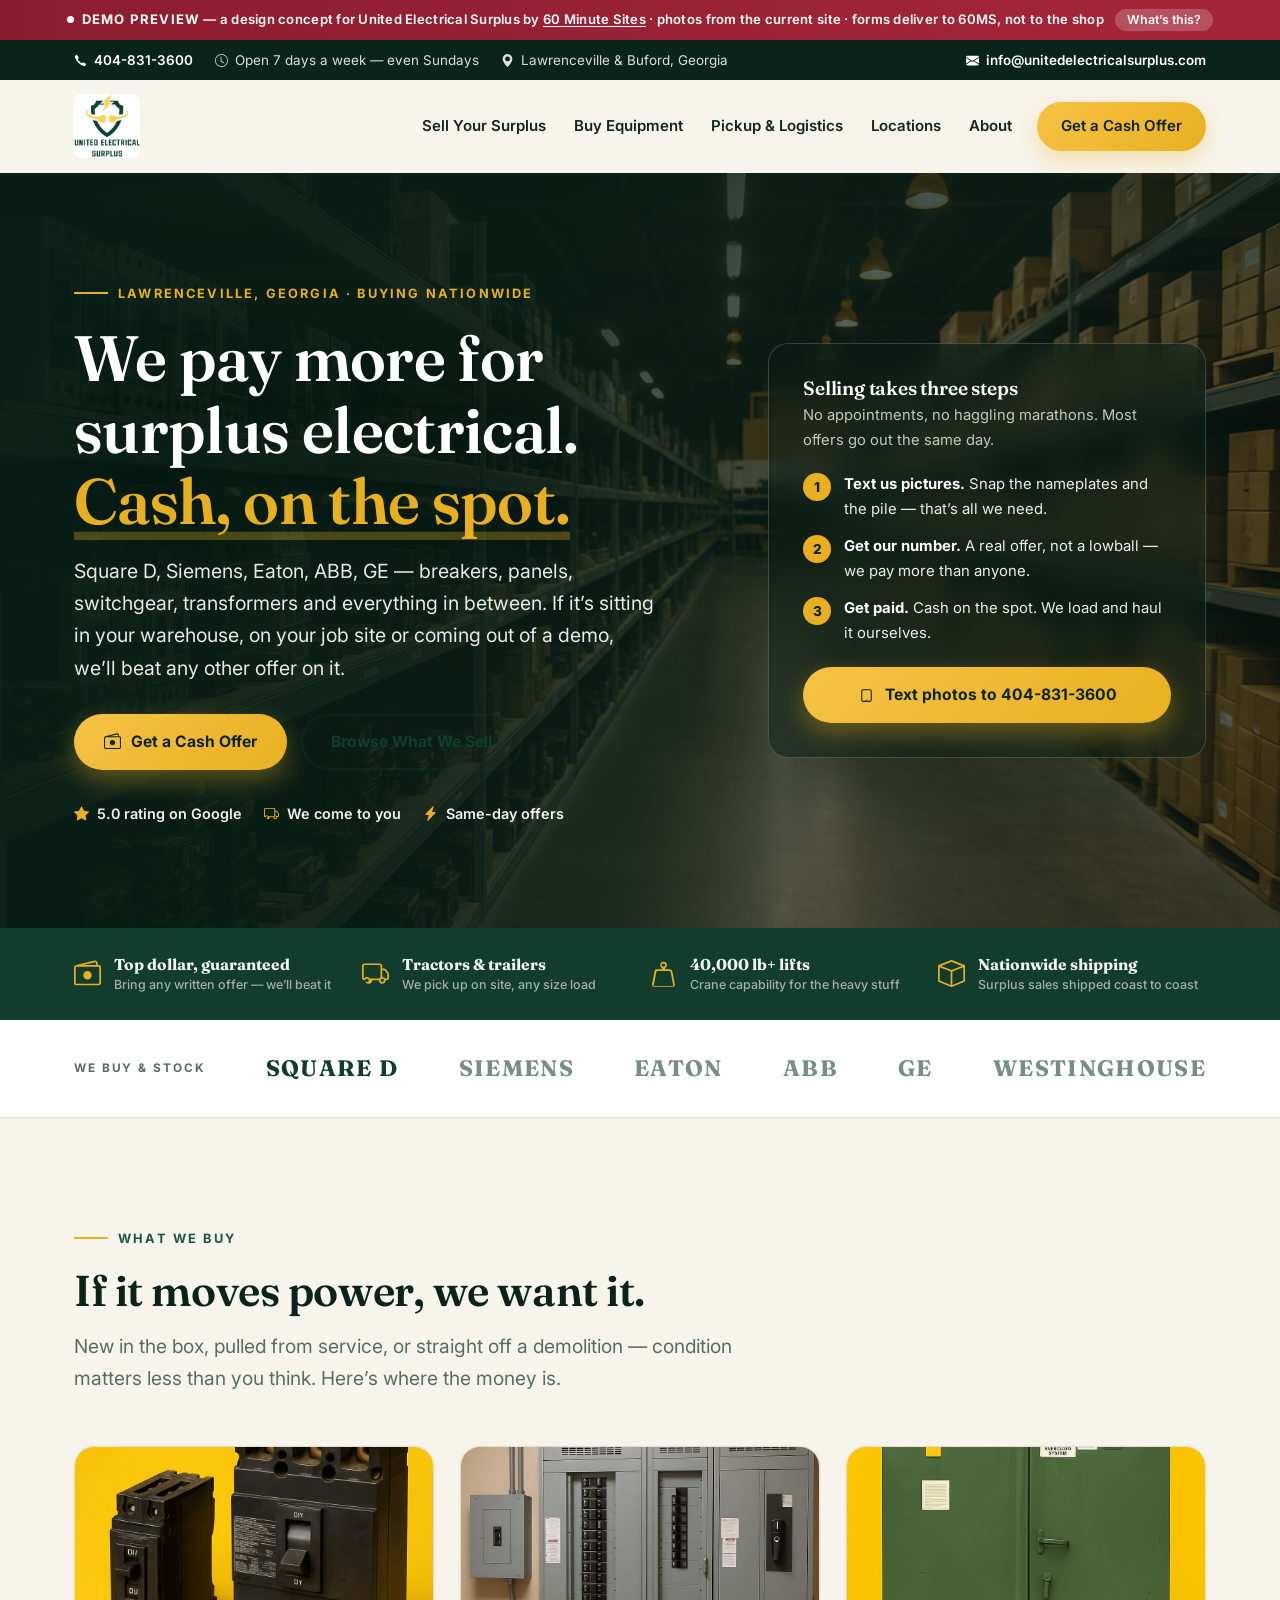
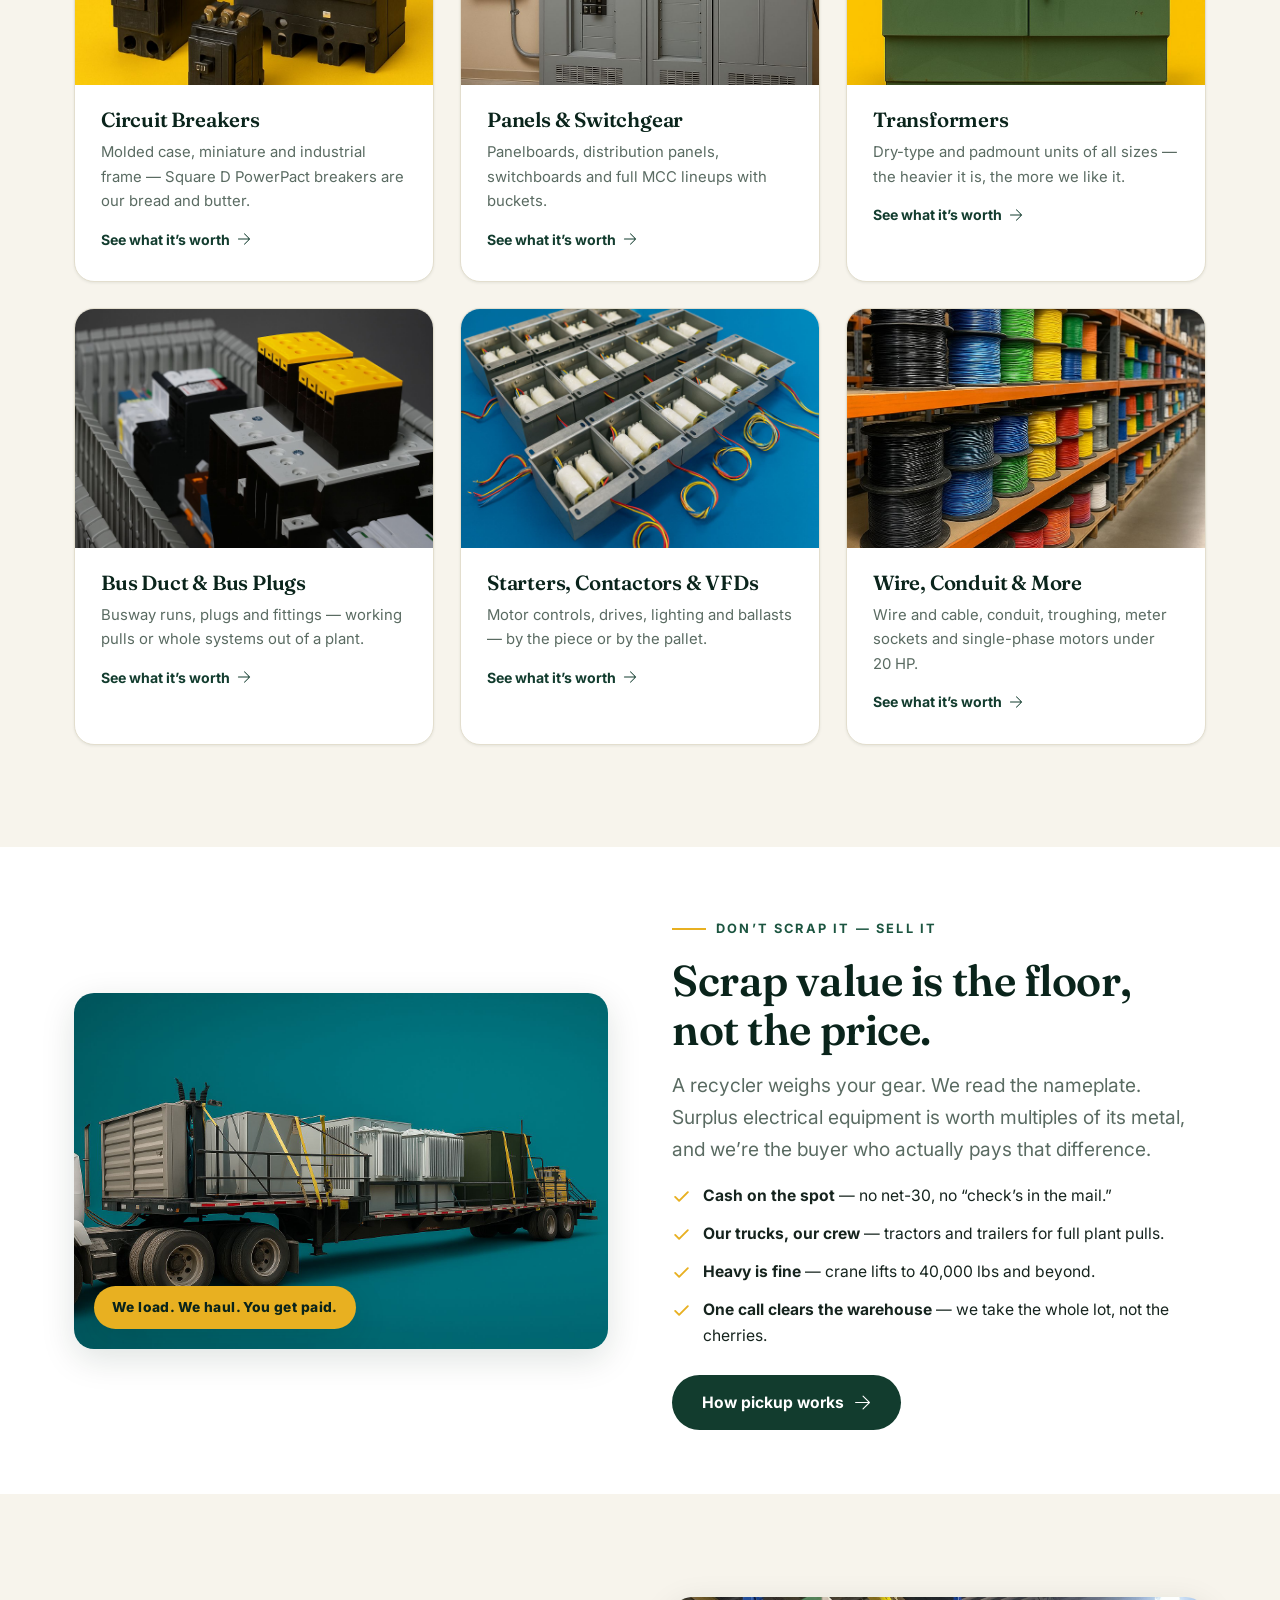
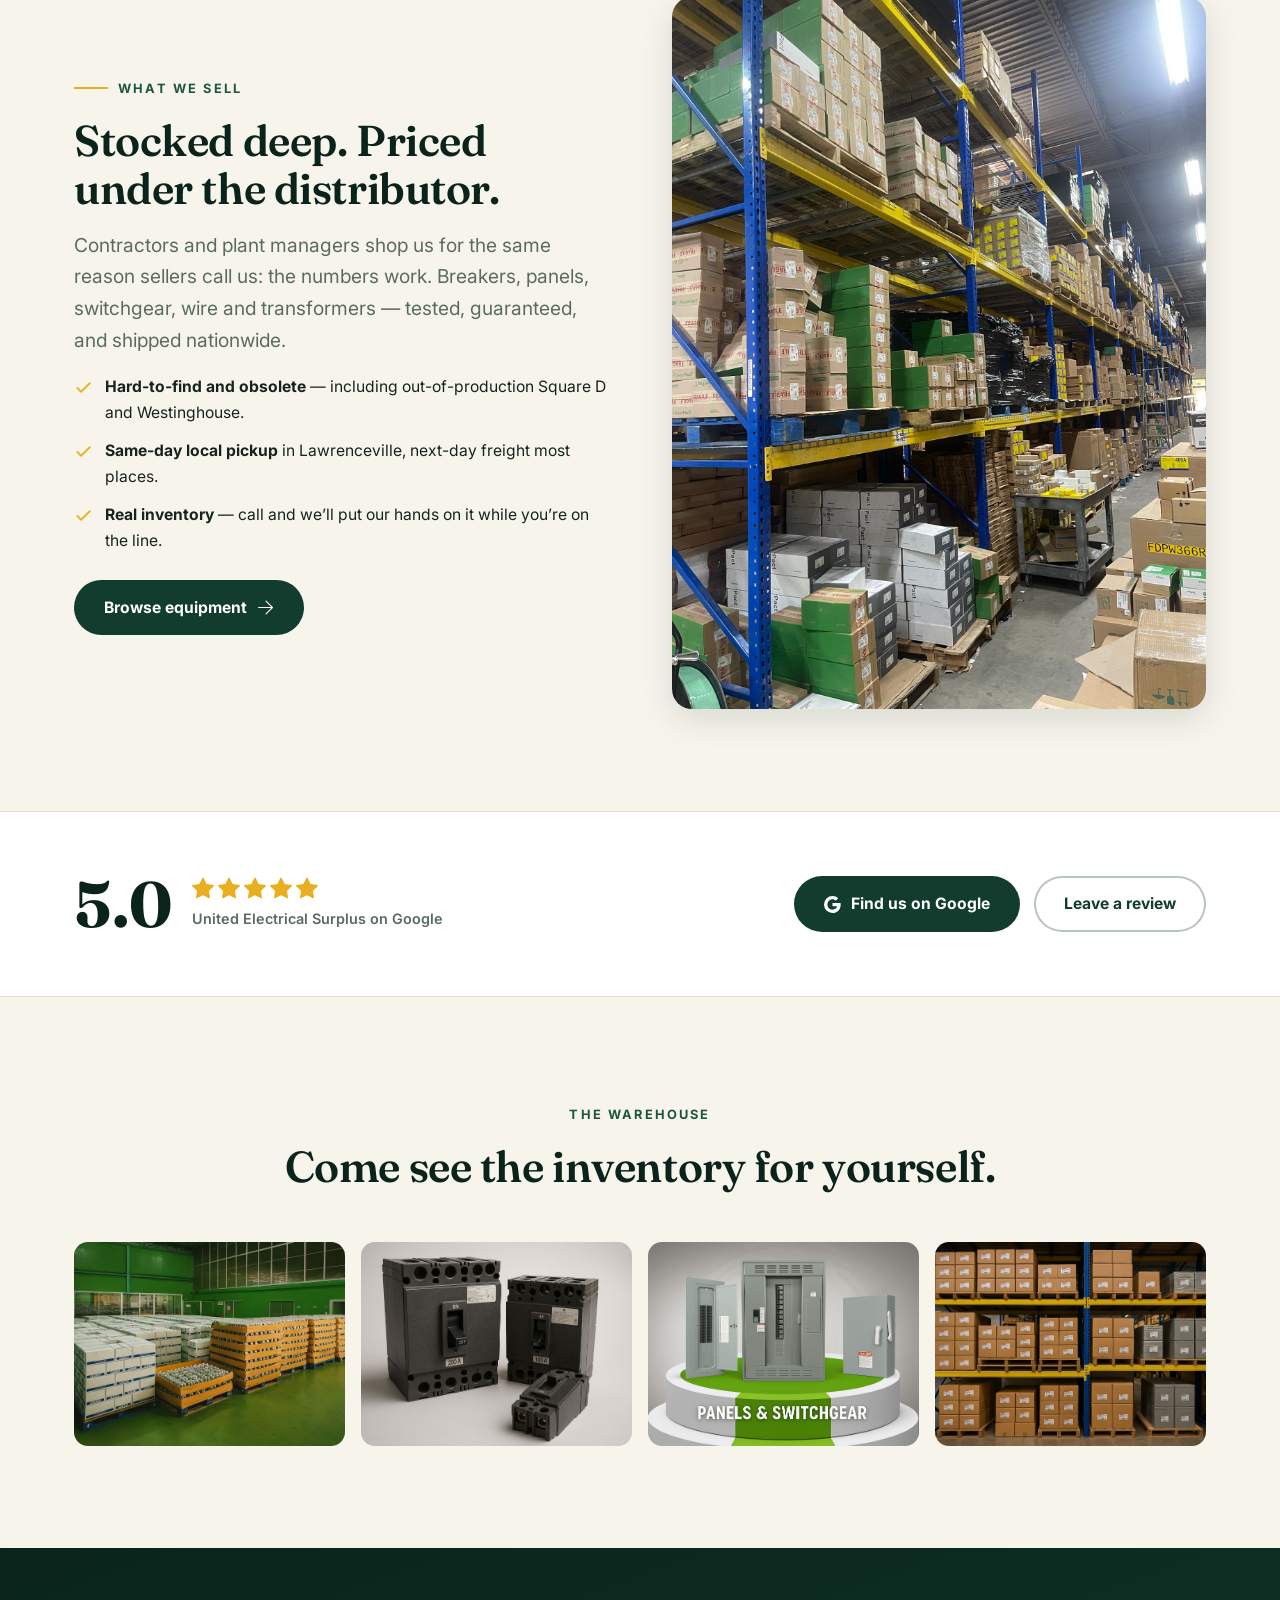
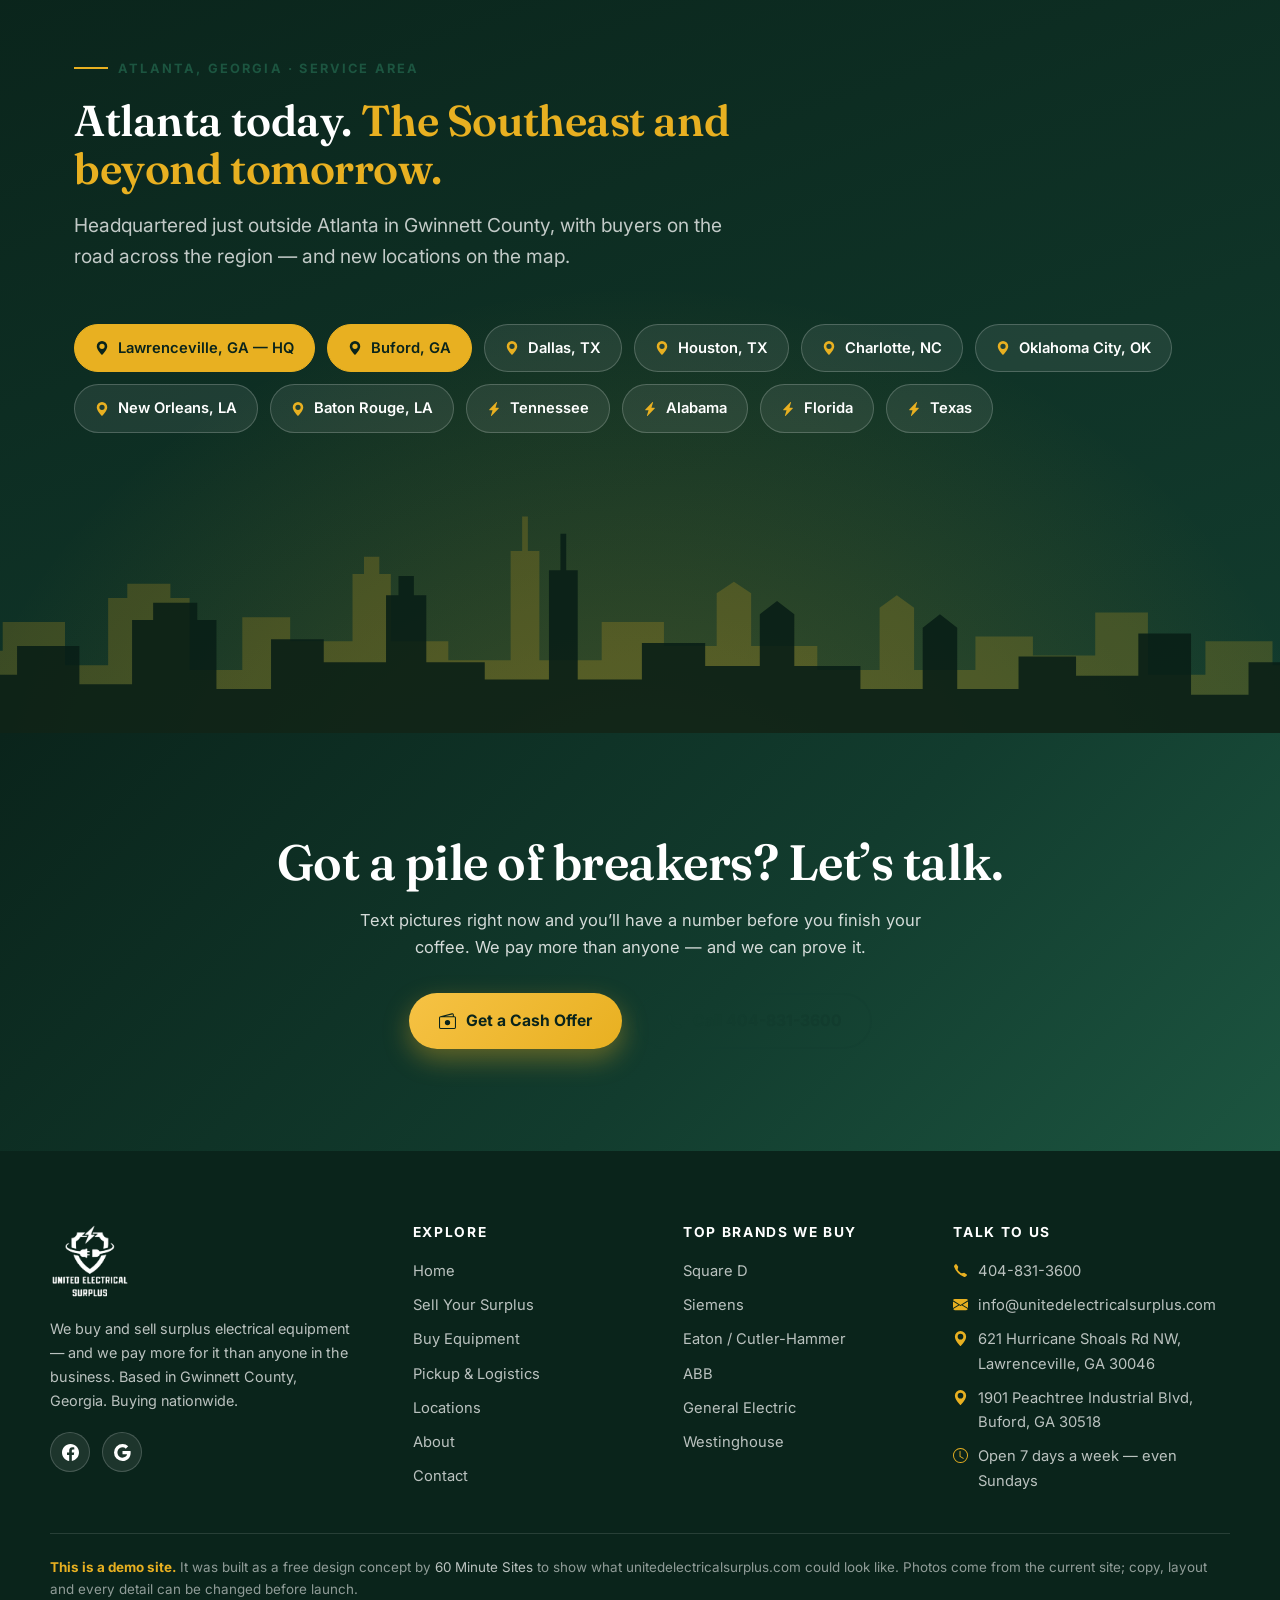
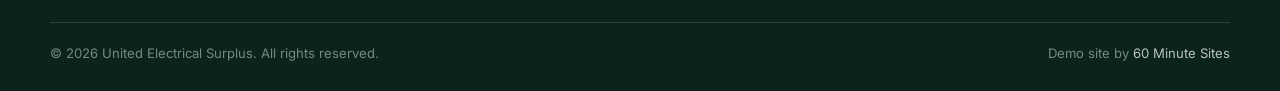
==== index.html @ 5a08ea42 "United Electrical Surplus demo site — classy green/gold rebuild of unitedelectricalsurplus.com Stati" ====
<!DOCTYPE html>
<html lang="en">
<head>
<meta charset="UTF-8">
<meta name="viewport" content="width=device-width, initial-scale=1.0">
<title>United Electrical Surplus — We Pay More for Surplus Electrical Equipment</title>
<meta name="description" content="Cash on the spot for surplus circuit breakers, panels, switchgear and transformers — Square D, Siemens, Eaton, ABB, GE. Lawrenceville & Buford GA, buying nationwide. 404-831-3600.">
<link rel="canonical" href="https://unitedelectricalsurplus.com/index.html">
<link rel="icon" type="image/png" href="assets/img/logo.jpg">
<meta property="og:title" content="United Electrical Surplus — We Pay More for Surplus Electrical Equipment">
<meta property="og:description" content="Cash on the spot for surplus circuit breakers, panels, switchgear and transformers — Square D, Siemens, Eaton, ABB, GE. Lawrenceville & Buford GA, buying nationwide. 404-831-3600.">
<meta property="og:type" content="website">
<meta property="og:image" content="https://unitedelectricalsurplus.com/assets/img/logo.jpg">
<link rel="preconnect" href="https://fonts.googleapis.com">
<link rel="preconnect" href="https://fonts.gstatic.com" crossorigin>
<link href="https://fonts.googleapis.com/css2?family=Fraunces:opsz,wght@9..144,500;9..144,600;9..144,700&family=Inter:wght@400;500;600;700;800&display=swap" rel="stylesheet">
<link rel="stylesheet" href="assets/css/main.css">
</head>
<body>

<script type="application/ld+json">
{
  "@context": "https://schema.org",
  "@type": "LocalBusiness",
  "name": "United Electrical Surplus",
  "description": "Buyer and seller of surplus electrical equipment: circuit breakers, panelboards, switchgear, transformers, bus duct, motor controls and more. Cash paid on the spot; pickup available nationwide.",
  "url": "https://unitedelectricalsurplus.com",
  "telephone": "+1-404-831-3600",
  "email": "info@unitedelectricalsurplus.com",
  "image": "https://unitedelectricalsurplus.com/assets/img/logo.jpg",
  "priceRange": "$$",
  "address": {
    "@type": "PostalAddress",
    "streetAddress": "621 Hurricane Shoals Rd NW",
    "addressLocality": "Lawrenceville",
    "addressRegion": "GA",
    "postalCode": "30046",
    "addressCountry": "US"
  },
  "openingHours": "Mo-Su 00:00-23:59",
  "areaServed": ["Georgia", "Tennessee", "Alabama", "Florida", "Texas", "Oklahoma", "Louisiana", "North Carolina"],
  "sameAs": ["https://maps.google.com/?cid=3954105873428335092"]
}
</script>
<!-- DEMO — delete this div, the .footer-demo block, section 5 of main.js and
     the .demo-bar/.demo-modal CSS when the site goes live. -->
<div class="demo-bar"><span class="demo-dot"></span><strong>DEMO PREVIEW</strong><span
  class="demo-tail"> &mdash; a design concept for United Electrical Surplus by
  <a href="https://60minutesites.com" target="_blank" rel="noopener">60&nbsp;Minute&nbsp;Sites</a>
  &middot; photos from the current site &middot; forms deliver to 60MS, not to the shop</span>
  <button type="button" data-demo-open>What&rsquo;s this?</button></div>

<div class="util-bar"><div class="wrap">
  <a href="tel:4048313600"><svg viewBox="0 0 16 16"><path d="M3.654 1.328a.678.678 0 0 0-1.015-.063L1.605 2.3c-.483.484-.661 1.169-.45 1.77a17.6 17.6 0 0 0 4.168 6.608 17.6 17.6 0 0 0 6.608 4.168c.601.211 1.286.033 1.77-.45l1.034-1.034a.678.678 0 0 0-.063-1.015l-2.307-1.794a.68.68 0 0 0-.58-.122l-2.19.547a1.75 1.75 0 0 1-1.657-.459L5.482 8.062a1.75 1.75 0 0 1-.46-1.657l.548-2.19a.68.68 0 0 0-.122-.58z"/></svg> 404-831-3600</a>
  <span class="util-hide"><svg viewBox="0 0 16 16"><path d="M8 3.5a.5.5 0 0 0-1 0V9a.5.5 0 0 0 .252.434l3.5 2a.5.5 0 0 0 .496-.868L8 8.71z"/><path d="M8 16A8 8 0 1 0 8 0a8 8 0 0 0 0 16m7-8A7 7 0 1 1 1 8a7 7 0 0 1 14 0"/></svg> Open 7 days a week — even Sundays</span>
  <span class="util-hide"><svg viewBox="0 0 16 16"><path d="M8 16s6-5.686 6-10A6 6 0 0 0 2 6c0 4.314 6 10 6 10m0-7a3 3 0 1 1 0-6 3 3 0 0 1 0 6"/></svg> Lawrenceville &amp; Buford, Georgia</span>
  <span class="util-spacer"></span>
  <a class="util-hide" href="mailto:info@unitedelectricalsurplus.com"><svg viewBox="0 0 16 16"><path d="M.05 3.555A2 2 0 0 1 2 2h12a2 2 0 0 1 1.95 1.555L8 8.414zM0 4.697v7.104l5.803-3.558zM6.761 8.83l-6.57 4.026A2 2 0 0 0 2 14h12a2 2 0 0 0 1.808-1.144l-6.57-4.027L8 9.586zm3.436-.586L16 11.801V4.697z"/></svg> info@unitedelectricalsurplus.com</a>
</div></div>

<header class="site-header"><div class="wrap nav-row">
  <a class="brand" href="index.html" class="active" aria-label="United Electrical Surplus &mdash; home">
    <img src="assets/img/logo.jpg" alt="United Electrical Surplus" width="800" height="800">
  </a>
  <button class="nav-burger" aria-label="Menu" aria-expanded="false"><svg viewBox="0 0 16 16"><path d="M2.5 12a.5.5 0 0 1 .5-.5h10a.5.5 0 0 1 0 1H3a.5.5 0 0 1-.5-.5m0-4a.5.5 0 0 1 .5-.5h10a.5.5 0 0 1 0 1H3a.5.5 0 0 1-.5-.5m0-4a.5.5 0 0 1 .5-.5h10a.5.5 0 0 1 0 1H3a.5.5 0 0 1-.5-.5"/></svg></button>
  <nav class="main-nav">
    <a href="sell.html">Sell Your Surplus</a>
    <a href="buy.html">Buy Equipment</a>
    <a href="pickup.html">Pickup & Logistics</a>
    <a href="locations.html">Locations</a>
    <a href="about.html">About</a>
    <a class="btn-gold nav-cta" href="sell.html">Get a Cash Offer</a>
  </nav>
</div></header>

<div class="hero">
  <div class="hero-media"><img src="assets/img/photos/hero-warehouse.jpg" alt="Aisles of surplus electrical equipment in the United Electrical Surplus warehouse" fetchpriority="high"></div>
  <div class="wrap"><div class="hero-split">
    <div class="hero-inner" data-reveal>
      <div class="kicker on-dark" style="color:var(--gold)">Lawrenceville, Georgia &middot; Buying Nationwide</div>
      <h1>We pay more for surplus electrical. <em>Cash, on the spot.</em></h1>
      <p class="hero-sub">Square&nbsp;D, Siemens, Eaton, ABB, GE &mdash; breakers, panels, switchgear,
      transformers and everything in between. If it&rsquo;s sitting in your warehouse, on your job site
      or coming out of a demo, we&rsquo;ll beat any other offer on it.</p>
      <div class="hero-ctas">
        <a class="btn btn-gold" href="sell.html"><svg viewBox="0 0 16 16"><path d="M12.136.326A1.5 1.5 0 0 1 14 1.78V3h.5A1.5 1.5 0 0 1 16 4.5v9a1.5 1.5 0 0 1-1.5 1.5h-13A1.5 1.5 0 0 1 0 13.5v-9a1.5 1.5 0 0 1 1.432-1.499zM5.562 3H13V1.78a.5.5 0 0 0-.621-.484zM1.5 4a.5.5 0 0 0-.5.5v9a.5.5 0 0 0 .5.5h13a.5.5 0 0 0 .5-.5v-9a.5.5 0 0 0-.5-.5z"/><path d="M8 11.5a2.5 2.5 0 1 0 0-5 2.5 2.5 0 0 0 0 5"/></svg> Get a Cash Offer</a>
        <a class="btn btn-ghost" href="buy.html">Browse What We Sell</a>
      </div>
      <div class="hero-chips">
        <span><svg viewBox="0 0 16 16"><path d="M3.612 15.443c-.386.198-.824-.149-.746-.592l.83-4.73L.173 6.765c-.329-.314-.158-.888.283-.95l4.898-.696L7.538.792c.197-.39.73-.39.927 0l2.184 4.327 4.898.696c.441.062.612.636.282.95l-3.522 3.356.83 4.73c.078.443-.36.79-.746.592L8 13.187z"/></svg> 5.0 rating on Google</span>
        <span><svg viewBox="0 0 16 16"><path d="M0 3.5A1.5 1.5 0 0 1 1.5 2h9A1.5 1.5 0 0 1 12 3.5V5h1.02a1.5 1.5 0 0 1 1.17.563l1.481 1.85a1.5 1.5 0 0 1 .329.938V10.5a1.5 1.5 0 0 1-1.5 1.5H14a2 2 0 1 1-4 0H6a2 2 0 1 1-3.998-.085A1.5 1.5 0 0 1 0 10.5zm1.294 7.456A2 2 0 0 1 4.732 11h5.536a2 2 0 0 1 .732-.732V3.5a.5.5 0 0 0-.5-.5h-9a.5.5 0 0 0-.5.5v7a.5.5 0 0 0 .294.456M12 10a2 2 0 0 1 1.732 1h.768a.5.5 0 0 0 .5-.5V8.35a.5.5 0 0 0-.11-.312l-1.48-1.85A.5.5 0 0 0 13.02 6H12zm-9 1a1 1 0 1 0 0 2 1 1 0 0 0 0-2m9 0a1 1 0 1 0 0 2 1 1 0 0 0 0-2"/></svg> We come to you</span>
        <span><svg viewBox="0 0 16 16"><path d="M11.251.068a.5.5 0 0 1 .227.58L9.677 6.5H13a.5.5 0 0 1 .364.843l-8 8.5a.5.5 0 0 1-.842-.49L6.323 9.5H3a.5.5 0 0 1-.364-.843l8-8.5a.5.5 0 0 1 .615-.09z"/></svg> Same-day offers</span>
      </div>
    </div>
    <aside class="hero-card" data-reveal>
      <h3>Selling takes three steps</h3>
      <p>No appointments, no haggling marathons. Most offers go out the same day.</p>
      <ol class="hero-steps">
        <li><span class="step-n">1</span><span><b>Text us pictures.</b> Snap the nameplates and the pile &mdash; that&rsquo;s all we need.</span></li>
        <li><span class="step-n">2</span><span><b>Get our number.</b> A real offer, not a lowball &mdash; we pay more than anyone.</span></li>
        <li><span class="step-n">3</span><span><b>Get paid.</b> Cash on the spot. We load and haul it ourselves.</span></li>
      </ol>
      <a class="btn btn-gold" href="sms:4048313600"><svg viewBox="0 0 16 16"><path d="M5 2a2 2 0 0 0-2 2v8a2 2 0 0 0 2 2h6a2 2 0 0 0 2-2V4a2 2 0 0 0-2-2zM4 4a1 1 0 0 1 1-1h6a1 1 0 0 1 1 1v8a1 1 0 0 1-1 1H5a1 1 0 0 1-1-1zm4 9.5a.75.75 0 1 1 0-1.5.75.75 0 0 1 0 1.5"/></svg> Text photos to 404-831-3600</a>
    </aside>
  </div></div>
</div>

<div class="trust-bar"><div class="wrap">
  <div class="trust-item"><svg viewBox="0 0 16 16"><path d="M12.136.326A1.5 1.5 0 0 1 14 1.78V3h.5A1.5 1.5 0 0 1 16 4.5v9a1.5 1.5 0 0 1-1.5 1.5h-13A1.5 1.5 0 0 1 0 13.5v-9a1.5 1.5 0 0 1 1.432-1.499zM5.562 3H13V1.78a.5.5 0 0 0-.621-.484zM1.5 4a.5.5 0 0 0-.5.5v9a.5.5 0 0 0 .5.5h13a.5.5 0 0 0 .5-.5v-9a.5.5 0 0 0-.5-.5z"/><path d="M8 11.5a2.5 2.5 0 1 0 0-5 2.5 2.5 0 0 0 0 5"/></svg><span><b>Top dollar, guaranteed</b><small>Bring any written offer &mdash; we&rsquo;ll beat it</small></span></div>
  <div class="trust-item"><svg viewBox="0 0 16 16"><path d="M0 3.5A1.5 1.5 0 0 1 1.5 2h9A1.5 1.5 0 0 1 12 3.5V5h1.02a1.5 1.5 0 0 1 1.17.563l1.481 1.85a1.5 1.5 0 0 1 .329.938V10.5a1.5 1.5 0 0 1-1.5 1.5H14a2 2 0 1 1-4 0H6a2 2 0 1 1-3.998-.085A1.5 1.5 0 0 1 0 10.5zm1.294 7.456A2 2 0 0 1 4.732 11h5.536a2 2 0 0 1 .732-.732V3.5a.5.5 0 0 0-.5-.5h-9a.5.5 0 0 0-.5.5v7a.5.5 0 0 0 .294.456M12 10a2 2 0 0 1 1.732 1h.768a.5.5 0 0 0 .5-.5V8.35a.5.5 0 0 0-.11-.312l-1.48-1.85A.5.5 0 0 0 13.02 6H12zm-9 1a1 1 0 1 0 0 2 1 1 0 0 0 0-2m9 0a1 1 0 1 0 0 2 1 1 0 0 0 0-2"/></svg><span><b>Tractors &amp; trailers</b><small>We pick up on site, any size load</small></span></div>
  <div class="trust-item"><svg viewBox="0 0 16 16"><path d="M8 1a2 2 0 0 1 2 2c0 .73-.39 1.37-.975 1.72A.5.5 0 0 0 9 5.5h2.72a1.5 1.5 0 0 1 1.47 1.206l1.6 8A1.5 1.5 0 0 1 13.32 16H2.68a1.5 1.5 0 0 1-1.47-1.794l1.6-8A1.5 1.5 0 0 1 4.28 5.5H7a.5.5 0 0 0-.025-.78A2 2 0 0 1 8 1m0 1a1 1 0 0 0-1 1c0 .55.45 1 1 1s1-.45 1-1a1 1 0 0 0-1-1M4.28 6.5a.5.5 0 0 0-.49.402l-1.6 8a.5.5 0 0 0 .49.598h10.64a.5.5 0 0 0 .49-.598l-1.6-8a.5.5 0 0 0-.49-.402z"/></svg><span><b>40,000&nbsp;lb+ lifts</b><small>Crane capability for the heavy stuff</small></span></div>
  <div class="trust-item"><svg viewBox="0 0 16 16"><path d="M8.186 1.113a.5.5 0 0 0-.372 0L1.846 3.5 8 5.961 14.154 3.5zM15 4.239l-6.5 2.6v7.922l6.5-2.6V4.24zM7.5 14.762V6.838L1 4.239v7.923zM7.443.184a1.5 1.5 0 0 1 1.114 0l7.129 2.852A.5.5 0 0 1 16 3.5v8.662a1 1 0 0 1-.629.928l-7.185 2.874a.5.5 0 0 1-.372 0L.63 13.09a1 1 0 0 1-.63-.928V3.5a.5.5 0 0 1 .314-.464z"/></svg><span><b>Nationwide shipping</b><small>Surplus sales shipped coast to coast</small></span></div>
</div></div>

<div class="brand-strip"><div class="wrap">
  <span class="label">We buy &amp; stock</span>
  <span class="brand-mark first">SQUARE&nbsp;D</span>
  <span class="brand-mark">SIEMENS</span>
  <span class="brand-mark">EATON</span>
  <span class="brand-mark">ABB</span>
  <span class="brand-mark">GE</span>
  <span class="brand-mark">WESTINGHOUSE</span>
</div></div>

<section>
  <div class="wrap">
    <div class="section-head" data-reveal>
      <div class="kicker">What we buy</div>
      <h2>If it moves power, we want it.</h2>
      <p class="lead">New in the box, pulled from service, or straight off a demolition &mdash; condition
      matters less than you think. Here&rsquo;s where the money is.</p>
    </div>
    <div class="card-grid">
      <a data-reveal class="card" href="sell.html"><div class="card-img"><img src="assets/img/photos/breakers-yellow.jpg" alt="Molded case circuit breakers" loading="lazy"></div><div class="card-body"><h3>Circuit Breakers</h3><p>Molded case, miniature and industrial frame &mdash; Square&nbsp;D PowerPact breakers are our bread and butter.</p><span class="card-link">See what it&rsquo;s worth <svg viewBox="0 0 16 16"><path d="M1 8a.5.5 0 0 1 .5-.5h11.793L8.146 2.354a.5.5 0 1 1 .708-.708l6 6a.5.5 0 0 1 0 .708l-6 6a.5.5 0 0 1-.708-.708L13.293 8.5H1.5A.5.5 0 0 1 1 8"/></svg></span></div></a>
      <a data-reveal class="card" href="sell.html"><div class="card-img"><img src="assets/img/photos/panels-lineup.jpg" alt="Distribution panels and switchboards" loading="lazy"></div><div class="card-body"><h3>Panels &amp; Switchgear</h3><p>Panelboards, distribution panels, switchboards and full MCC lineups with buckets.</p><span class="card-link">See what it&rsquo;s worth <svg viewBox="0 0 16 16"><path d="M1 8a.5.5 0 0 1 .5-.5h11.793L8.146 2.354a.5.5 0 1 1 .708-.708l6 6a.5.5 0 0 1 0 .708l-6 6a.5.5 0 0 1-.708-.708L13.293 8.5H1.5A.5.5 0 0 1 1 8"/></svg></span></div></a>
      <a data-reveal class="card" href="sell.html"><div class="card-img"><img src="assets/img/photos/transformer-padmount.jpg" alt="Padmount transformer" loading="lazy"></div><div class="card-body"><h3>Transformers</h3><p>Dry-type and padmount units of all sizes &mdash; the heavier it is, the more we like it.</p><span class="card-link">See what it&rsquo;s worth <svg viewBox="0 0 16 16"><path d="M1 8a.5.5 0 0 1 .5-.5h11.793L8.146 2.354a.5.5 0 1 1 .708-.708l6 6a.5.5 0 0 1 0 .708l-6 6a.5.5 0 0 1-.708-.708L13.293 8.5H1.5A.5.5 0 0 1 1 8"/></svg></span></div></a>
      <a data-reveal class="card" href="sell.html"><div class="card-img"><img src="assets/img/photos/contactors.jpg" alt="Bus plugs and contactors" loading="lazy"></div><div class="card-body"><h3>Bus Duct &amp; Bus Plugs</h3><p>Busway runs, plugs and fittings &mdash; working pulls or whole systems out of a plant.</p><span class="card-link">See what it&rsquo;s worth <svg viewBox="0 0 16 16"><path d="M1 8a.5.5 0 0 1 .5-.5h11.793L8.146 2.354a.5.5 0 1 1 .708-.708l6 6a.5.5 0 0 1 0 .708l-6 6a.5.5 0 0 1-.708-.708L13.293 8.5H1.5A.5.5 0 0 1 1 8"/></svg></span></div></a>
      <a data-reveal class="card" href="sell.html"><div class="card-img"><img src="assets/img/photos/component-trays.jpg" alt="Motor starters and controls" loading="lazy"></div><div class="card-body"><h3>Starters, Contactors &amp; VFDs</h3><p>Motor controls, drives, lighting and ballasts &mdash; by the piece or by the pallet.</p><span class="card-link">See what it&rsquo;s worth <svg viewBox="0 0 16 16"><path d="M1 8a.5.5 0 0 1 .5-.5h11.793L8.146 2.354a.5.5 0 1 1 .708-.708l6 6a.5.5 0 0 1 0 .708l-6 6a.5.5 0 0 1-.708-.708L13.293 8.5H1.5A.5.5 0 0 1 1 8"/></svg></span></div></a>
      <a data-reveal class="card" href="sell.html"><div class="card-img"><img src="assets/img/photos/wire-spools.jpg" alt="Spools of electrical wire" loading="lazy"></div><div class="card-body"><h3>Wire, Conduit &amp; More</h3><p>Wire and cable, conduit, troughing, meter sockets and single-phase motors under 20&nbsp;HP.</p><span class="card-link">See what it&rsquo;s worth <svg viewBox="0 0 16 16"><path d="M1 8a.5.5 0 0 1 .5-.5h11.793L8.146 2.354a.5.5 0 1 1 .708-.708l6 6a.5.5 0 0 1 0 .708l-6 6a.5.5 0 0 1-.708-.708L13.293 8.5H1.5A.5.5 0 0 1 1 8"/></svg></span></div></a>
    </div>
  </div>
</section>

<section class="tight" style="background:var(--white)">
  <div class="wrap split">
    <div class="split-img" data-reveal>
      <img src="assets/img/photos/truck-load.jpg" alt="United Electrical Surplus trailer loaded with electrical equipment" loading="lazy">
      <span class="split-badge">We load. We haul. You get paid.</span>
    </div>
    <div data-reveal>
      <div class="kicker">Don&rsquo;t scrap it &mdash; sell it</div>
      <h2>Scrap value is the floor, not the price.</h2>
      <p class="lead">A recycler weighs your gear. We read the nameplate. Surplus electrical equipment
      is worth multiples of its metal, and we&rsquo;re the buyer who actually pays that difference.</p>
      <ul class="checks">
        <li><svg viewBox="0 0 24 24"><path d="M4 12.5l5 5L20 6.5"/></svg><span><b>Cash on the spot</b> &mdash; no net-30, no &ldquo;check&rsquo;s in the mail.&rdquo;</span></li>
        <li><svg viewBox="0 0 24 24"><path d="M4 12.5l5 5L20 6.5"/></svg><span><b>Our trucks, our crew</b> &mdash; tractors and trailers for full plant pulls.</span></li>
        <li><svg viewBox="0 0 24 24"><path d="M4 12.5l5 5L20 6.5"/></svg><span><b>Heavy is fine</b> &mdash; crane lifts to 40,000&nbsp;lbs and beyond.</span></li>
        <li><svg viewBox="0 0 24 24"><path d="M4 12.5l5 5L20 6.5"/></svg><span><b>One call clears the warehouse</b> &mdash; we take the whole lot, not the cherries.</span></li>
      </ul>
      <a class="btn btn-pine" href="pickup.html">How pickup works <svg viewBox="0 0 16 16"><path d="M1 8a.5.5 0 0 1 .5-.5h11.793L8.146 2.354a.5.5 0 1 1 .708-.708l6 6a.5.5 0 0 1 0 .708l-6 6a.5.5 0 0 1-.708-.708L13.293 8.5H1.5A.5.5 0 0 1 1 8"/></svg></a>
    </div>
  </div>
</section>

<section>
  <div class="wrap split flip">
    <div class="split-img" data-reveal>
      <img src="assets/img/photos/warehouse-racks.jpg" alt="Racks of stocked electrical equipment" loading="lazy">
    </div>
    <div data-reveal>
      <div class="kicker">What we sell</div>
      <h2>Stocked deep. Priced under the distributor.</h2>
      <p class="lead">Contractors and plant managers shop us for the same reason sellers call us:
      the numbers work. Breakers, panels, switchgear, wire and transformers &mdash; tested, guaranteed,
      and shipped nationwide.</p>
      <ul class="checks">
        <li><svg viewBox="0 0 24 24"><path d="M4 12.5l5 5L20 6.5"/></svg><span><b>Hard-to-find and obsolete</b> &mdash; including out-of-production Square&nbsp;D and Westinghouse.</span></li>
        <li><svg viewBox="0 0 24 24"><path d="M4 12.5l5 5L20 6.5"/></svg><span><b>Same-day local pickup</b> in Lawrenceville, next-day freight most places.</span></li>
        <li><svg viewBox="0 0 24 24"><path d="M4 12.5l5 5L20 6.5"/></svg><span><b>Real inventory</b> &mdash; call and we&rsquo;ll put our hands on it while you&rsquo;re on the line.</span></li>
      </ul>
      <a class="btn btn-pine" href="buy.html">Browse equipment <svg viewBox="0 0 16 16"><path d="M1 8a.5.5 0 0 1 .5-.5h11.793L8.146 2.354a.5.5 0 1 1 .708-.708l6 6a.5.5 0 0 1 0 .708l-6 6a.5.5 0 0 1-.708-.708L13.293 8.5H1.5A.5.5 0 0 1 1 8"/></svg></a>
    </div>
  </div>
</section>

<div class="google-band"><div class="wrap" data-reveal>
  <div class="g-score">
    <span class="g-num">5.0</span>
    <span><span class="g-stars"><svg viewBox="0 0 16 16"><path d="M3.612 15.443c-.386.198-.824-.149-.746-.592l.83-4.73L.173 6.765c-.329-.314-.158-.888.283-.95l4.898-.696L7.538.792c.197-.39.73-.39.927 0l2.184 4.327 4.898.696c.441.062.612.636.282.95l-3.522 3.356.83 4.73c.078.443-.36.79-.746.592L8 13.187z"/></svg><svg viewBox="0 0 16 16"><path d="M3.612 15.443c-.386.198-.824-.149-.746-.592l.83-4.73L.173 6.765c-.329-.314-.158-.888.283-.95l4.898-.696L7.538.792c.197-.39.73-.39.927 0l2.184 4.327 4.898.696c.441.062.612.636.282.95l-3.522 3.356.83 4.73c.078.443-.36.79-.746.592L8 13.187z"/></svg><svg viewBox="0 0 16 16"><path d="M3.612 15.443c-.386.198-.824-.149-.746-.592l.83-4.73L.173 6.765c-.329-.314-.158-.888.283-.95l4.898-.696L7.538.792c.197-.39.73-.39.927 0l2.184 4.327 4.898.696c.441.062.612.636.282.95l-3.522 3.356.83 4.73c.078.443-.36.79-.746.592L8 13.187z"/></svg><svg viewBox="0 0 16 16"><path d="M3.612 15.443c-.386.198-.824-.149-.746-.592l.83-4.73L.173 6.765c-.329-.314-.158-.888.283-.95l4.898-.696L7.538.792c.197-.39.73-.39.927 0l2.184 4.327 4.898.696c.441.062.612.636.282.95l-3.522 3.356.83 4.73c.078.443-.36.79-.746.592L8 13.187z"/></svg><svg viewBox="0 0 16 16"><path d="M3.612 15.443c-.386.198-.824-.149-.746-.592l.83-4.73L.173 6.765c-.329-.314-.158-.888.283-.95l4.898-.696L7.538.792c.197-.39.73-.39.927 0l2.184 4.327 4.898.696c.441.062.612.636.282.95l-3.522 3.356.83 4.73c.078.443-.36.79-.746.592L8 13.187z"/></svg></span>
    <span class="g-label">United Electrical Surplus on Google</span></span>
  </div>
  <div class="g-actions">
    <a class="btn btn-pine" href="https://maps.google.com/?cid=3954105873428335092" target="_blank" rel="noopener"><svg viewBox="0 0 16 16"><path d="M15.545 6.558a9.4 9.4 0 0 1 .139 1.626c0 2.434-.87 4.492-2.384 5.885h.002C11.978 15.292 10.158 16 8 16A8 8 0 1 1 8 0a7.7 7.7 0 0 1 5.352 2.082l-2.284 2.284A4.35 4.35 0 0 0 8 3.166c-2.087 0-3.86 1.408-4.492 3.304a4.8 4.8 0 0 0 0 3.063h.003c.635 1.893 2.405 3.301 4.492 3.301 1.078 0 2.004-.276 2.722-.764h-.003a3.7 3.7 0 0 0 1.599-2.431H8v-3.08z"/></svg> Find us on Google</a>
    <a class="btn btn-ghost" href="https://maps.google.com/?cid=3954105873428335092" target="_blank" rel="noopener">Leave a review</a>
  </div>
</div></div>

<section>
  <div class="wrap">
    <div class="section-head center" data-reveal>
      <div class="kicker">The warehouse</div>
      <h2>Come see the inventory for yourself.</h2>
    </div>
    <div class="gallery" data-reveal>
      <a href="assets/img/photos/warehouse-green.jpg" data-lightbox><img src="assets/img/photos/warehouse-green.jpg" alt="Pallets of surplus electrical stock" loading="lazy"></a>
      <a href="assets/img/photos/breakers-dark.jpg" data-lightbox><img src="assets/img/photos/breakers-dark.jpg" alt="Industrial circuit breakers" loading="lazy"></a>
      <a href="assets/img/photos/panels-switchgear.jpg" data-lightbox><img src="assets/img/photos/panels-switchgear.jpg" alt="Panels and switchgear" loading="lazy"></a>
      <a href="assets/img/photos/boxes-racks.jpg" data-lightbox><img src="assets/img/photos/boxes-racks.jpg" alt="Boxed inventory on warehouse racking" loading="lazy"></a>
    </div>
  </div>
</section>

<section class="band-dark skyline-band" style="padding-bottom:clamp(170px,24vw,300px)">
  
<div class="skyline" aria-hidden="true"><svg viewBox="0 0 1440 240" preserveAspectRatio="xMidYMax slice" xmlns="http://www.w3.org/2000/svg">
  <polygon fill="rgba(232,176,33,0.20)" points="0,240 0,150 55,150 55,120 120,120 120,165 165,165 165,95 185,95 185,80 230,80 230,95 250,95 250,170 305,170 305,115 355,115 355,140 420,140 420,70 432,70 432,52 448,52 448,70 460,70 460,140 520,140 520,160 585,160 585,46 597,46 597,10 603,10 603,46 615,46 615,160 680,160 680,120 745,120 745,145 800,145 800,90 818,78 836,90 836,145 905,145 905,170 970,170 970,105 988,92 1006,105 1006,170 1070,170 1070,135 1130,135 1130,155 1195,155 1195,110 1250,110 1250,175 1310,175 1310,140 1380,140 1380,165 1440,165 1440,240"/>
  <polygon fill="rgba(8,30,22,0.88)" points="0,240 0,175 70,175 70,145 135,145 135,185 190,185 190,118 212,118 212,100 258,100 258,118 278,118 278,190 335,190 335,138 390,138 390,162 455,162 455,92 468,92 468,72 484,72 484,92 497,92 497,162 558,162 558,180 625,180 625,66 637,66 637,28 643,28 643,66 655,66 655,180 722,180 722,142 788,142 788,166 845,166 845,112 863,98 881,112 881,166 950,166 950,190 1015,190 1015,126 1033,112 1051,126 1051,190 1115,190 1115,156 1175,156 1175,176 1240,176 1240,132 1295,132 1295,196 1355,196 1355,162 1440,162 1440,240"/>
</svg></div>
  <div class="wrap">
    <div class="section-head" data-reveal>
      <div class="kicker">Atlanta, Georgia &middot; Service area</div>
      <h2>Atlanta today. <em>The Southeast and beyond tomorrow.</em></h2>
      <p class="lead">Headquartered just outside Atlanta in Gwinnett County, with buyers on the
      road across the region &mdash; and new locations on the map.</p>
    </div>
    <div class="chip-row" data-reveal>
      <span class="chip now"><svg viewBox="0 0 16 16"><path d="M8 16s6-5.686 6-10A6 6 0 0 0 2 6c0 4.314 6 10 6 10m0-7a3 3 0 1 1 0-6 3 3 0 0 1 0 6"/></svg> Lawrenceville, GA &mdash; HQ</span>
      <span class="chip now"><svg viewBox="0 0 16 16"><path d="M8 16s6-5.686 6-10A6 6 0 0 0 2 6c0 4.314 6 10 6 10m0-7a3 3 0 1 1 0-6 3 3 0 0 1 0 6"/></svg> Buford, GA</span>
      <span class="chip"><svg viewBox="0 0 16 16"><path d="M8 16s6-5.686 6-10A6 6 0 0 0 2 6c0 4.314 6 10 6 10m0-7a3 3 0 1 1 0-6 3 3 0 0 1 0 6"/></svg> Dallas, TX</span>
      <span class="chip"><svg viewBox="0 0 16 16"><path d="M8 16s6-5.686 6-10A6 6 0 0 0 2 6c0 4.314 6 10 6 10m0-7a3 3 0 1 1 0-6 3 3 0 0 1 0 6"/></svg> Houston, TX</span>
      <span class="chip"><svg viewBox="0 0 16 16"><path d="M8 16s6-5.686 6-10A6 6 0 0 0 2 6c0 4.314 6 10 6 10m0-7a3 3 0 1 1 0-6 3 3 0 0 1 0 6"/></svg> Charlotte, NC</span>
      <span class="chip"><svg viewBox="0 0 16 16"><path d="M8 16s6-5.686 6-10A6 6 0 0 0 2 6c0 4.314 6 10 6 10m0-7a3 3 0 1 1 0-6 3 3 0 0 1 0 6"/></svg> Oklahoma City, OK</span>
      <span class="chip"><svg viewBox="0 0 16 16"><path d="M8 16s6-5.686 6-10A6 6 0 0 0 2 6c0 4.314 6 10 6 10m0-7a3 3 0 1 1 0-6 3 3 0 0 1 0 6"/></svg> New Orleans, LA</span>
      <span class="chip"><svg viewBox="0 0 16 16"><path d="M8 16s6-5.686 6-10A6 6 0 0 0 2 6c0 4.314 6 10 6 10m0-7a3 3 0 1 1 0-6 3 3 0 0 1 0 6"/></svg> Baton Rouge, LA</span>
      <span class="chip"><svg viewBox="0 0 16 16"><path d="M11.251.068a.5.5 0 0 1 .227.58L9.677 6.5H13a.5.5 0 0 1 .364.843l-8 8.5a.5.5 0 0 1-.842-.49L6.323 9.5H3a.5.5 0 0 1-.364-.843l8-8.5a.5.5 0 0 1 .615-.09z"/></svg> Tennessee</span>
      <span class="chip"><svg viewBox="0 0 16 16"><path d="M11.251.068a.5.5 0 0 1 .227.58L9.677 6.5H13a.5.5 0 0 1 .364.843l-8 8.5a.5.5 0 0 1-.842-.49L6.323 9.5H3a.5.5 0 0 1-.364-.843l8-8.5a.5.5 0 0 1 .615-.09z"/></svg> Alabama</span>
      <span class="chip"><svg viewBox="0 0 16 16"><path d="M11.251.068a.5.5 0 0 1 .227.58L9.677 6.5H13a.5.5 0 0 1 .364.843l-8 8.5a.5.5 0 0 1-.842-.49L6.323 9.5H3a.5.5 0 0 1-.364-.843l8-8.5a.5.5 0 0 1 .615-.09z"/></svg> Florida</span>
      <span class="chip"><svg viewBox="0 0 16 16"><path d="M11.251.068a.5.5 0 0 1 .227.58L9.677 6.5H13a.5.5 0 0 1 .364.843l-8 8.5a.5.5 0 0 1-.842-.49L6.323 9.5H3a.5.5 0 0 1-.364-.843l8-8.5a.5.5 0 0 1 .615-.09z"/></svg> Texas</span>
    </div>
  </div>
</section>

<section class="cta-band">
  <div class="wrap" data-reveal>
    <h2>Got a pile of breakers? Let&rsquo;s talk.</h2>
    <p>Text pictures right now and you&rsquo;ll have a number before you finish your coffee. We pay more than anyone &mdash; and we can prove it.</p>
    <div class="hero-ctas">
      <a class="btn btn-gold" href="sell.html"><svg viewBox="0 0 16 16"><path d="M12.136.326A1.5 1.5 0 0 1 14 1.78V3h.5A1.5 1.5 0 0 1 16 4.5v9a1.5 1.5 0 0 1-1.5 1.5h-13A1.5 1.5 0 0 1 0 13.5v-9a1.5 1.5 0 0 1 1.432-1.499zM5.562 3H13V1.78a.5.5 0 0 0-.621-.484zM1.5 4a.5.5 0 0 0-.5.5v9a.5.5 0 0 0 .5.5h13a.5.5 0 0 0 .5-.5v-9a.5.5 0 0 0-.5-.5z"/><path d="M8 11.5a2.5 2.5 0 1 0 0-5 2.5 2.5 0 0 0 0 5"/></svg> Get a Cash Offer</a>
      <a class="btn btn-ghost" href="tel:4048313600"><svg viewBox="0 0 16 16"><path d="M3.654 1.328a.678.678 0 0 0-1.015-.063L1.605 2.3c-.483.484-.661 1.169-.45 1.77a17.6 17.6 0 0 0 4.168 6.608 17.6 17.6 0 0 0 6.608 4.168c.601.211 1.286.033 1.77-.45l1.034-1.034a.678.678 0 0 0-.063-1.015l-2.307-1.794a.68.68 0 0 0-.58-.122l-2.19.547a1.75 1.75 0 0 1-1.657-.459L5.482 8.062a1.75 1.75 0 0 1-.46-1.657l.548-2.19a.68.68 0 0 0-.122-.58z"/></svg> Call 404-831-3600</a>
    </div>
  </div>
</section>

<footer class="site-footer">
  <div class="wrap footer-main">
    <div class="footer-brand">
      <img src="assets/img/logo-white.png" alt="United Electrical Surplus" width="454" height="405">
      <p>We buy and sell surplus electrical equipment &mdash; and we pay more for it than
      anyone in the business. Based in Gwinnett County, Georgia. Buying nationwide.</p>
      <div class="footer-social">
        <a href="https://www.facebook.com/search/top/?q=United%20Electrical%20Surplus" target="_blank" rel="noopener" aria-label="Facebook"><svg viewBox="0 0 16 16"><path d="M16 8.049c0-4.446-3.582-8.05-8-8.05C3.58 0-.002 3.603-.002 8.05c0 4.017 2.926 7.347 6.75 7.951v-5.625h-2.03V8.05H6.75V6.275c0-2.017 1.195-3.131 3.022-3.131.876 0 1.791.157 1.791.157v1.98h-1.009c-.993 0-1.303.621-1.303 1.258v1.51h2.218l-.354 2.326H9.25V16c3.824-.604 6.75-3.934 6.75-7.951"/></svg></a>
        <a href="https://maps.google.com/?cid=3954105873428335092" target="_blank" rel="noopener" aria-label="Google Business Profile"><svg viewBox="0 0 16 16"><path d="M15.545 6.558a9.4 9.4 0 0 1 .139 1.626c0 2.434-.87 4.492-2.384 5.885h.002C11.978 15.292 10.158 16 8 16A8 8 0 1 1 8 0a7.7 7.7 0 0 1 5.352 2.082l-2.284 2.284A4.35 4.35 0 0 0 8 3.166c-2.087 0-3.86 1.408-4.492 3.304a4.8 4.8 0 0 0 0 3.063h.003c.635 1.893 2.405 3.301 4.492 3.301 1.078 0 2.004-.276 2.722-.764h-.003a3.7 3.7 0 0 0 1.599-2.431H8v-3.08z"/></svg></a>
      </div>
    </div>
    <div class="footer-nav">
      <h4>Explore</h4>
      <ul>
      <li><a href="index.html">Home</a></li>
      <li><a href="sell.html">Sell Your Surplus</a></li>
      <li><a href="buy.html">Buy Equipment</a></li>
      <li><a href="pickup.html">Pickup & Logistics</a></li>
      <li><a href="locations.html">Locations</a></li>
      <li><a href="about.html">About</a></li>
      <li><a href="contact.html">Contact</a></li>
      </ul>
    </div>
    <div class="footer-nav">
      <h4>Top brands we buy</h4>
      <ul>
        <li>Square&nbsp;D</li>
        <li>Siemens</li>
        <li>Eaton / Cutler-Hammer</li>
        <li>ABB</li>
        <li>General Electric</li>
        <li>Westinghouse</li>
      </ul>
    </div>
    <div class="footer-contact">
      <h4>Talk to us</h4>
      <ul>
        <li><svg viewBox="0 0 16 16"><path d="M3.654 1.328a.678.678 0 0 0-1.015-.063L1.605 2.3c-.483.484-.661 1.169-.45 1.77a17.6 17.6 0 0 0 4.168 6.608 17.6 17.6 0 0 0 6.608 4.168c.601.211 1.286.033 1.77-.45l1.034-1.034a.678.678 0 0 0-.063-1.015l-2.307-1.794a.68.68 0 0 0-.58-.122l-2.19.547a1.75 1.75 0 0 1-1.657-.459L5.482 8.062a1.75 1.75 0 0 1-.46-1.657l.548-2.19a.68.68 0 0 0-.122-.58z"/></svg> <a href="tel:4048313600">404-831-3600</a></li>
        <li><svg viewBox="0 0 16 16"><path d="M.05 3.555A2 2 0 0 1 2 2h12a2 2 0 0 1 1.95 1.555L8 8.414zM0 4.697v7.104l5.803-3.558zM6.761 8.83l-6.57 4.026A2 2 0 0 0 2 14h12a2 2 0 0 0 1.808-1.144l-6.57-4.027L8 9.586zm3.436-.586L16 11.801V4.697z"/></svg> <a href="mailto:info@unitedelectricalsurplus.com">info@unitedelectricalsurplus.com</a></li>
        <li><svg viewBox="0 0 16 16"><path d="M8 16s6-5.686 6-10A6 6 0 0 0 2 6c0 4.314 6 10 6 10m0-7a3 3 0 1 1 0-6 3 3 0 0 1 0 6"/></svg> <span>621 Hurricane Shoals Rd NW, Lawrenceville, GA 30046</span></li>
        <li><svg viewBox="0 0 16 16"><path d="M8 16s6-5.686 6-10A6 6 0 0 0 2 6c0 4.314 6 10 6 10m0-7a3 3 0 1 1 0-6 3 3 0 0 1 0 6"/></svg> <span>1901 Peachtree Industrial Blvd, Buford, GA 30518</span></li>
        <li><svg viewBox="0 0 16 16"><path d="M8 3.5a.5.5 0 0 0-1 0V9a.5.5 0 0 0 .252.434l3.5 2a.5.5 0 0 0 .496-.868L8 8.71z"/><path d="M8 16A8 8 0 1 0 8 0a8 8 0 0 0 0 16m7-8A7 7 0 1 1 1 8a7 7 0 0 1 14 0"/></svg> <span>Open 7 days a week — even Sundays</span></li>
      </ul>
    </div>
  </div>

  <!-- DEMO — delete this block when the site goes live. -->
  <div class="wrap footer-demo"><b>This is a demo site.</b> It was built as a free design
  concept by <a href="https://60minutesites.com" target="_blank" rel="noopener">60 Minute Sites</a>
  to show what unitedelectricalsurplus.com could look like. Photos come from the current site;
  copy, layout and every detail can be changed before launch.</div>

  <div class="wrap footer-base">
    <span>&copy; 2026 United Electrical Surplus. All rights reserved.</span>
    <span>Demo site by <a href="https://60minutesites.com" target="_blank" rel="noopener">60 Minute Sites</a></span>
  </div>
</footer>

<script src="assets/js/main.js"></script>
</body>
</html>
---- assets/css/main.css ----
/* United Electrical Surplus — design system
   Palette from the client's own logo: pine green + gold on ivory.
   Fraunces (display) + Inter (text). No emoji, SVG icons only. */

:root {
  --pine: #123C2E;
  --pine-deep: #0A241B;
  --pine-soft: #1C5540;
  --gold: #E8B021;
  --gold-bright: #F6C244;
  --gold-soft: rgba(232, 176, 33, 0.14);
  --teal: #16706B;
  --copper: #B4612D;
  --ivory: #F7F4EC;
  --white: #FFFFFF;
  --ink: #16241E;
  --muted: #5A6B62;
  --line: #E3DECE;
  --mist: #EFEBDF;
  --head: "Fraunces", Georgia, serif;
  --body: "Inter", -apple-system, BlinkMacSystemFont, "Segoe UI", sans-serif;
  --radius: 14px;
  --radius-lg: 20px;
  --shadow-sm: 0 1px 3px rgba(10, 36, 27, 0.08);
  --shadow-md: 0 10px 34px rgba(10, 36, 27, 0.13);
  --shadow-lg: 0 24px 70px rgba(10, 36, 27, 0.26);
  --logo-h: 64px;
  --wrap: 1180px;
}

*, *::before, *::after { box-sizing: border-box; }
html { scroll-behavior: smooth; }
body {
  margin: 0; font-family: var(--body); color: var(--ink);
  background: var(--ivory); line-height: 1.65; font-size: 16.5px;
  -webkit-font-smoothing: antialiased;
}
img { max-width: 100%; height: auto; display: block; }
a { color: var(--pine-soft); }
.wrap { max-width: var(--wrap); margin: 0 auto; padding-left: 24px; padding-right: 24px; }

h1, h2, h3, h4 {
  font-family: var(--head); font-weight: 600; line-height: 1.12;
  color: var(--pine-deep); margin: 0 0 16px; letter-spacing: -0.01em;
}
h1 { font-size: clamp(2.4rem, 5.2vw, 4rem); }
h2 { font-size: clamp(1.8rem, 3.4vw, 2.7rem); }
h3 { font-size: 1.28rem; }
p { margin: 0 0 18px; }
.lead { font-size: clamp(1.05rem, 1.5vw, 1.2rem); color: var(--muted); max-width: 680px; }

.kicker {
  display: inline-flex; align-items: center; gap: 10px;
  font-size: 0.8rem; font-weight: 700; letter-spacing: 0.17em;
  text-transform: uppercase; color: var(--pine-soft); margin-bottom: 18px;
}
.kicker::before { content: ""; width: 34px; height: 2px; background: var(--gold); }
.on-dark .kicker { color: var(--gold); }

section { padding: clamp(60px, 8vw, 104px) 0; }
section.tight { padding: clamp(40px, 5vw, 64px) 0; }
.section-head { max-width: 720px; margin-bottom: clamp(32px, 4vw, 52px); }
.section-head.center { margin-left: auto; margin-right: auto; text-align: center; }
.section-head.center .kicker { justify-content: center; }
.section-head.center .kicker::before { display: none; }
.section-head.center .lead { margin-left: auto; margin-right: auto; }

/* ------------------------------------------------ buttons */
.btn {
  display: inline-flex; align-items: center; justify-content: center; gap: 10px;
  font-family: var(--body); font-weight: 700; font-size: 0.98rem;
  padding: 15px 30px; border-radius: 999px; text-decoration: none;
  border: 0; cursor: pointer; transition: transform 0.15s, box-shadow 0.15s, background 0.15s;
  white-space: nowrap;
}
.btn svg { width: 17px; height: 17px; fill: currentColor; flex: none; }
.btn-gold {
  background: linear-gradient(135deg, var(--gold-bright), var(--gold));
  color: var(--pine-deep); box-shadow: 0 10px 26px rgba(232, 176, 33, 0.38);
}
.btn-gold:hover { transform: translateY(-2px); box-shadow: 0 14px 32px rgba(232, 176, 33, 0.48); }
.btn-pine { background: var(--pine); color: #fff; }
.btn-pine:hover { background: var(--pine-soft); transform: translateY(-2px); }
.btn-ghost { background: transparent; color: var(--pine); box-shadow: inset 0 0 0 2px rgba(18, 60, 46, 0.3); }
.btn-ghost:hover { box-shadow: inset 0 0 0 2px var(--pine); }
.on-dark .btn-ghost { color: #fff; box-shadow: inset 0 0 0 2px rgba(255, 255, 255, 0.4); }
.on-dark .btn-ghost:hover { box-shadow: inset 0 0 0 2px #fff; }

/* ------------------------------------------------ demo banner (delete at launch) */
.demo-bar {
  background: linear-gradient(90deg, #8C1D2F, #A62639);
  color: #fff; text-align: center; font-size: 0.82rem; font-weight: 600;
  letter-spacing: 0.02em; padding: 9px 20px; line-height: 1.45; position: relative; z-index: 1000;
}
.demo-bar a { color: #fff; text-decoration: underline; text-underline-offset: 2px; }
.demo-bar strong { letter-spacing: 0.09em; }
.demo-dot {
  display: inline-block; width: 7px; height: 7px; border-radius: 50%;
  background: #fff; margin-right: 8px; vertical-align: 1px;
  animation: demopulse 2s ease-in-out infinite;
}
@keyframes demopulse { 0%, 100% { opacity: 1; } 50% { opacity: 0.3; } }
.demo-bar button {
  background: rgba(255, 255, 255, 0.2); border: 0; color: #fff; cursor: pointer;
  font: inherit; font-size: 0.78rem; padding: 2px 12px; border-radius: 999px; margin-left: 8px;
}
.demo-bar button:hover { background: rgba(255, 255, 255, 0.35); }
@media (max-width: 640px) {
  .demo-bar { font-size: 0.76rem; padding: 7px 14px; }
  .demo-bar .demo-tail { display: none; }
}

.demo-modal {
  position: fixed; inset: 0; z-index: 2000; display: flex;
  align-items: center; justify-content: center; padding: 22px;
  background: rgba(10, 36, 27, 0.72); backdrop-filter: blur(3px);
  opacity: 0; transition: opacity 0.22s ease;
}
.demo-modal.is-on { opacity: 1; }
.dm-card {
  background: var(--white); border-radius: var(--radius-lg); max-width: 540px;
  padding: clamp(26px, 4vw, 40px); box-shadow: var(--shadow-lg);
  position: relative; transform: translateY(14px) scale(0.98);
  transition: transform 0.24s cubic-bezier(0.2, 0.8, 0.3, 1);
  max-height: 88vh; overflow-y: auto;
}
.demo-modal.is-on .dm-card { transform: none; }
.dm-card h2 { font-size: clamp(1.5rem, 3vw, 1.9rem); margin-bottom: 12px; }
.dm-card p { font-size: 0.95rem; color: var(--muted); }
.dm-close {
  position: absolute; top: 14px; right: 14px; width: 34px; height: 34px;
  border: 0; border-radius: 50%; background: var(--mist); cursor: pointer;
  display: flex; align-items: center; justify-content: center;
}
.dm-close:hover { background: var(--line); }
.dm-close svg { width: 15px; height: 15px; fill: var(--ink); }

/* ------------------------------------------------ utility bar */
.util-bar { background: var(--pine-deep); color: rgba(255, 255, 255, 0.85); font-size: 0.84rem; }
.util-bar .wrap { display: flex; align-items: center; gap: 22px; min-height: 40px; }
.util-bar svg { width: 13px; height: 13px; fill: currentColor; flex: none; }
.util-bar a, .util-bar span { display: inline-flex; align-items: center; gap: 7px; }
.util-bar a { color: #fff; text-decoration: none; font-weight: 600; }
.util-bar a:hover { color: var(--gold); }
.util-spacer { flex: 1; }
@media (max-width: 900px) {
  .util-bar .util-hide { display: none; }
  .util-bar .wrap { justify-content: center; }
  .util-spacer { display: none; }
}

/* ------------------------------------------------ header */
.site-header {
  background: rgba(247, 244, 236, 0.95); backdrop-filter: blur(10px);
  border-bottom: 1px solid transparent; position: sticky; top: 0; z-index: 900;
  transition: box-shadow 0.2s, border-color 0.2s;
}
.site-header.scrolled { border-color: var(--line); box-shadow: var(--shadow-sm); }
.nav-row { display: flex; align-items: center; gap: 26px; min-height: 92px; }
.brand { display: flex; align-items: center; gap: 13px; text-decoration: none; flex: none; }
.brand img { height: var(--logo-h); width: auto; border-radius: 8px; }
.main-nav { display: flex; align-items: center; gap: 2px; margin-left: auto; }
.main-nav > a {
  font-weight: 600; font-size: 0.94rem; color: var(--ink); text-decoration: none;
  padding: 9px 13px; border-radius: 9px; white-space: nowrap;
  transition: background 0.14s, color 0.14s;
}
.main-nav > a:hover { background: var(--mist); color: var(--pine); }
.main-nav > a.active { color: var(--pine); box-shadow: inset 0 -2px 0 var(--gold); border-radius: 0; }
.nav-cta { margin-left: 10px; }
.main-nav > a.btn-gold {
  background: linear-gradient(135deg, var(--gold-bright), var(--gold));
  color: var(--pine-deep); border-radius: 999px; padding: 12px 24px;
  box-shadow: 0 8px 22px rgba(232, 176, 33, 0.34);
}
.main-nav > a.btn-gold:hover { background: var(--gold-bright); color: var(--pine-deep); }
.nav-burger { display: none; background: none; border: 0; cursor: pointer; margin-left: auto; padding: 6px; }
.nav-burger svg { width: 28px; height: 28px; fill: var(--pine); }

@media (max-width: 1140px) {
  .nav-burger { display: block; }
  .nav-row { min-height: 80px; }
  :root { --logo-h: 52px; }
  .main-nav {
    position: absolute; top: 100%; left: 0; right: 0;
    background: var(--white); flex-direction: column; align-items: stretch;
    gap: 2px; padding: 14px 20px 22px; box-shadow: var(--shadow-md);
    display: none; max-height: calc(100vh - 110px); overflow-y: auto;
  }
  .main-nav.open { display: flex; }
  .main-nav > a { width: 100%; padding: 13px 14px; font-size: 1rem; }
  .main-nav > a.active { box-shadow: inset 3px 0 0 var(--gold); border-radius: 0; }
  .nav-cta { margin: 10px 0 0; }
}

/* ------------------------------------------------ hero */
.hero { position: relative; color: #fff; isolation: isolate; overflow: hidden; background: var(--pine-deep); }
.hero-media { position: absolute; inset: 0; z-index: 0; }
.hero-media img { width: 100%; height: 100%; object-fit: cover; }
.hero::after {
  content: ""; position: absolute; inset: 0; z-index: 1;
  background:
    linear-gradient(100deg, rgba(8, 30, 22, 0.96) 0%, rgba(8, 30, 22, 0.87) 38%, rgba(8, 30, 22, 0.55) 68%, rgba(8, 30, 22, 0.42) 100%),
    linear-gradient(180deg, rgba(8, 30, 22, 0.45) 0%, transparent 30%);
}
.hero > .wrap { position: relative; z-index: 2; }
.hero-split { display: grid; grid-template-columns: 1.18fr 0.82fr; gap: clamp(30px, 5vw, 64px); align-items: center; }
.hero-inner { padding: clamp(60px, 8vw, 110px) 0; }
.hero h1 { color: #fff; margin-bottom: 18px; text-shadow: 0 2px 30px rgba(8, 30, 22, 0.5); }
.hero h1 em {
  font-style: normal; color: var(--gold);
  box-shadow: inset 0 -0.13em 0 rgba(232, 176, 33, 0.32);
}
.hero-sub { font-size: clamp(1.05rem, 1.6vw, 1.22rem); color: rgba(255, 255, 255, 0.9); max-width: 580px; margin-bottom: 30px; }
.hero-ctas { display: flex; gap: 14px; flex-wrap: wrap; margin-bottom: 32px; }
.hero-chips { display: flex; gap: 10px 22px; flex-wrap: wrap; font-size: 0.9rem; font-weight: 600; color: rgba(255, 255, 255, 0.94); }
.hero-chips span { display: inline-flex; align-items: center; gap: 8px; }
.hero-chips svg { width: 15px; height: 15px; fill: var(--gold); flex: none; }
@media (max-width: 1000px) { .hero-split { grid-template-columns: 1fr; } .hero-inner { padding-bottom: 20px; } }

.hero-card {
  background: rgba(8, 30, 22, 0.55); border: 1px solid rgba(255, 255, 255, 0.18);
  border-radius: var(--radius-lg); padding: clamp(24px, 3vw, 34px);
  backdrop-filter: blur(14px); box-shadow: var(--shadow-lg);
}
.hero-card h3 { color: #fff; font-size: 1.2rem; margin-bottom: 4px; }
.hero-card > p { color: rgba(255, 255, 255, 0.74); font-size: 0.92rem; margin-bottom: 20px; }
.hero-steps { list-style: none; margin: 0 0 22px; padding: 0; display: grid; gap: 13px; }
.hero-steps li { display: flex; gap: 13px; align-items: flex-start; font-size: 0.93rem; color: rgba(255, 255, 255, 0.92); }
.hero-steps b { color: #fff; }
.step-n {
  flex: none; width: 28px; height: 28px; border-radius: 50%;
  background: var(--gold); color: var(--pine-deep);
  font-weight: 800; font-size: 0.85rem;
  display: flex; align-items: center; justify-content: center; margin-top: 1px;
}
.hero-card .btn { width: 100%; }
@media (max-width: 1000px) { .hero-card { margin-bottom: 48px; } }

/* page hero (inner pages) */
.page-hero { position: relative; color: #fff; isolation: isolate; overflow: hidden; background: var(--pine-deep); }
.page-hero::after {
  content: ""; position: absolute; inset: 0; z-index: 1;
  background: linear-gradient(175deg, rgba(8, 30, 22, 0.8) 0%, rgba(8, 30, 22, 0.92) 100%);
}
.page-hero > .wrap { position: relative; z-index: 2; padding-top: clamp(48px, 6vw, 78px); padding-bottom: clamp(44px, 5.5vw, 68px); }
.page-hero h1 { color: #fff; font-size: clamp(2.1rem, 4.4vw, 3.4rem); margin-bottom: 10px; }
.page-hero p { color: rgba(255, 255, 255, 0.88); max-width: 680px; font-size: 1.1rem; margin: 0; }
.crumbs { font-size: 0.82rem; font-weight: 600; letter-spacing: 0.04em; margin-bottom: 14px; color: rgba(255, 255, 255, 0.7); }
.crumbs a { color: #fff; text-decoration: none; }
.crumbs a:hover { color: var(--gold); }

/* ------------------------------------------------ trust bar */
.trust-bar { background: var(--pine); color: #fff; }
.trust-bar .wrap { display: grid; grid-template-columns: repeat(4, 1fr); gap: 14px 20px; padding-top: 26px; padding-bottom: 26px; }
.trust-item { display: flex; align-items: center; gap: 13px; font-size: 0.86rem; line-height: 1.35; font-weight: 600; color: rgba(255, 255, 255, 0.94); }
.trust-item svg { width: 27px; height: 27px; fill: var(--gold); flex: none; }
.trust-item b { display: block; font-family: var(--head); font-size: 0.98rem; }
.trust-item small { font-weight: 500; color: rgba(255, 255, 255, 0.6); font-size: 0.78rem; }
@media (max-width: 880px) { .trust-bar .wrap { grid-template-columns: 1fr 1fr; } }

/* ------------------------------------------------ brand strip */
.brand-strip { background: var(--white); border-bottom: 1px solid var(--line); }
.brand-strip .wrap { display: flex; align-items: center; justify-content: space-between; gap: 18px 36px; flex-wrap: wrap; padding-top: 30px; padding-bottom: 30px; }
.brand-strip .label { font-size: 0.74rem; font-weight: 700; letter-spacing: 0.16em; text-transform: uppercase; color: var(--muted); }
.brand-mark { font-family: var(--head); font-weight: 700; font-size: clamp(1.05rem, 1.8vw, 1.4rem); letter-spacing: 0.06em; color: rgba(18, 60, 46, 0.58); white-space: nowrap; }
.brand-mark.first { color: var(--pine); }

/* ------------------------------------------------ cards */
.card-grid { display: grid; grid-template-columns: repeat(3, 1fr); gap: 26px; }
.card {
  background: var(--white); border-radius: var(--radius-lg); overflow: hidden;
  text-decoration: none; color: inherit; display: flex; flex-direction: column;
  box-shadow: var(--shadow-sm); border: 1px solid var(--line);
  transition: transform 0.18s, box-shadow 0.18s;
}
.card:hover { transform: translateY(-5px); box-shadow: var(--shadow-md); }
.card-img { aspect-ratio: 3 / 2; overflow: hidden; }
.card-img img { width: 100%; height: 100%; object-fit: cover; transition: transform 0.35s; }
.card:hover .card-img img { transform: scale(1.045); }
.card-body { padding: 24px 26px 28px; }
.card-body h3 { margin-bottom: 8px; }
.card-body p { font-size: 0.93rem; color: var(--muted); margin: 0; }
.card-link { margin-top: 14px; font-weight: 700; font-size: 0.88rem; color: var(--pine); display: inline-flex; align-items: center; gap: 7px; }
.card-link svg { width: 14px; height: 14px; fill: currentColor; }
@media (max-width: 980px) { .card-grid { grid-template-columns: 1fr 1fr; } }
@media (max-width: 620px) { .card-grid { grid-template-columns: 1fr; } }

/* ------------------------------------------------ split feature */
.split { display: grid; grid-template-columns: 1fr 1fr; gap: clamp(34px, 5vw, 72px); align-items: center; }
.split.flip > .split-img { order: 2; }
.split-img { border-radius: var(--radius-lg); overflow: hidden; box-shadow: var(--shadow-md); position: relative; }
.split-img img { width: 100%; height: 100%; object-fit: cover; }
.split-badge {
  position: absolute; left: 20px; bottom: 20px;
  background: var(--gold); color: var(--pine-deep);
  font-weight: 800; font-size: 0.86rem; letter-spacing: 0.03em;
  padding: 10px 18px; border-radius: 999px; box-shadow: var(--shadow-md);
}
@media (max-width: 920px) { .split { grid-template-columns: 1fr; } .split.flip > .split-img { order: 0; } }

.checks { list-style: none; margin: 0 0 26px; padding: 0; display: grid; gap: 12px; }
.checks li { display: flex; gap: 12px; align-items: flex-start; font-size: 0.98rem; }
.checks svg { width: 19px; height: 19px; flex: none; margin-top: 4px; fill: none; stroke: var(--gold); stroke-width: 2.4; stroke-linecap: round; stroke-linejoin: round; }
.on-dark .checks { color: rgba(255, 255, 255, 0.92); }

/* ------------------------------------------------ list panels (what we buy) */
.panel-grid { display: grid; grid-template-columns: repeat(2, 1fr); gap: 26px; }
.panel {
  background: var(--white); border: 1px solid var(--line); border-radius: var(--radius-lg);
  padding: clamp(24px, 3vw, 34px); box-shadow: var(--shadow-sm);
}
.panel h3 { display: flex; align-items: center; gap: 12px; }
.panel h3 svg { width: 24px; height: 24px; fill: var(--pine); flex: none; }
.panel:nth-child(2) h3 svg { fill: var(--teal); }
.panel:nth-child(3) h3 svg { fill: var(--copper); }
.panel:nth-child(4) h3 svg { fill: var(--gold); }
.panel { border-top: 4px solid var(--pine); }
.panel:nth-child(2) { border-top-color: var(--teal); }
.panel:nth-child(3) { border-top-color: var(--copper); }
.panel:nth-child(4) { border-top-color: var(--gold); }
.panel ul { list-style: none; margin: 14px 0 0; padding: 0; display: grid; gap: 9px; }
.panel li { display: flex; gap: 10px; align-items: flex-start; font-size: 0.95rem; }
.panel li svg { width: 16px; height: 16px; flex: none; margin-top: 5px; fill: none; stroke: var(--gold); stroke-width: 2.6; stroke-linecap: round; stroke-linejoin: round; }
@media (max-width: 760px) { .panel-grid { grid-template-columns: 1fr; } }

.no-buy {
  background: var(--mist); border: 1px dashed rgba(18, 60, 46, 0.35);
  border-radius: var(--radius-lg); padding: clamp(24px, 3vw, 34px);
}
.no-buy h3 { color: var(--pine); }
.no-buy ul { columns: 2; gap: 36px; margin: 10px 0 0; padding-left: 20px; font-size: 0.95rem; color: var(--muted); }
.no-buy li { margin-bottom: 7px; }
@media (max-width: 640px) { .no-buy ul { columns: 1; } }

/* ------------------------------------------------ steps */
.steps { display: grid; grid-template-columns: repeat(3, 1fr); gap: 26px; counter-reset: step; }
.step {
  background: var(--white); border: 1px solid var(--line); border-radius: var(--radius-lg);
  padding: 30px 28px; position: relative; box-shadow: var(--shadow-sm);
}
.step::before {
  counter-increment: step; content: "0" counter(step);
  font-family: var(--head); font-weight: 700; font-size: 2.6rem;
  color: var(--gold); display: block; margin-bottom: 10px; line-height: 1;
}
.step:nth-child(2)::before { color: var(--teal); }
.step:nth-child(3)::before { color: var(--copper); }
.step { border-bottom: 4px solid var(--gold); }
.step:nth-child(2) { border-bottom-color: var(--teal); }
.step:nth-child(3) { border-bottom-color: var(--copper); }
.step h3 { font-size: 1.12rem; }
.step p { font-size: 0.93rem; color: var(--muted); margin: 0; }
@media (max-width: 820px) { .steps { grid-template-columns: 1fr; } }

/* ------------------------------------------------ gallery */
.gallery { display: grid; grid-template-columns: repeat(4, 1fr); gap: 16px; }
.gallery a { border-radius: var(--radius); overflow: hidden; display: block; position: relative; }
.gallery img { width: 100%; height: 100%; object-fit: cover; aspect-ratio: 4 / 3; transition: transform 0.3s; }
.gallery a:hover img { transform: scale(1.05); }
.gallery .tall img { aspect-ratio: 3 / 4; }
@media (max-width: 880px) { .gallery { grid-template-columns: 1fr 1fr; } }

.lightbox {
  position: fixed; inset: 0; z-index: 1900; background: rgba(8, 30, 22, 0.92);
  display: flex; align-items: center; justify-content: center; padding: 30px; cursor: zoom-out;
}
.lightbox img { max-width: 92vw; max-height: 88vh; width: auto; height: auto; border-radius: 10px; box-shadow: var(--shadow-lg); }

/* ------------------------------------------------ reviews / google band */
.google-band { background: var(--white); border-top: 1px solid var(--line); border-bottom: 1px solid var(--line); }
.google-band .wrap { display: flex; align-items: center; gap: 26px 44px; flex-wrap: wrap; padding-top: clamp(40px, 5vw, 60px); padding-bottom: clamp(40px, 5vw, 60px); }
.g-score { display: flex; align-items: center; gap: 20px; }
.g-num { font-family: var(--head); font-weight: 700; font-size: 4rem; color: var(--pine-deep); line-height: 1; }
.g-stars { display: flex; gap: 4px; margin-bottom: 6px; }
.g-stars svg { width: 22px; height: 22px; fill: var(--gold); }
.g-label { font-size: 0.9rem; color: var(--muted); font-weight: 600; }
.g-actions { margin-left: auto; display: flex; gap: 14px; flex-wrap: wrap; }
@media (max-width: 760px) { .g-actions { margin-left: 0; } }

/* ------------------------------------------------ dark bands */
.band-dark { background: linear-gradient(160deg, var(--pine-deep) 0%, var(--pine) 100%); color: rgba(255, 255, 255, 0.88); }
.band-dark h2, .band-dark h3 { color: #fff; }
.band-dark .lead { color: rgba(255, 255, 255, 0.75); }
.band-dark em { font-style: normal; color: var(--gold); }

.chip-row { display: flex; flex-wrap: wrap; gap: 12px; }
.chip {
  display: inline-flex; align-items: center; gap: 9px;
  background: rgba(255, 255, 255, 0.08); border: 1px solid rgba(255, 255, 255, 0.2);
  color: #fff; font-weight: 600; font-size: 0.92rem;
  padding: 11px 20px; border-radius: 999px;
}
.chip svg { width: 14px; height: 14px; fill: var(--gold); flex: none; }
.chip.now { background: var(--gold); border-color: var(--gold); color: var(--pine-deep); }
.chip.now svg { fill: var(--pine-deep); }

/* on light backgrounds */
.chip-row.light .chip { background: var(--white); border: 1px solid var(--line); color: var(--pine); }
.chip-row.light .chip svg { fill: var(--gold); }

/* ------------------------------------------------ Atlanta skyline band */
.skyline-band { position: relative; overflow: hidden; }
.skyline-band > .wrap { position: relative; z-index: 2; }
.skyline {
  position: absolute; left: 0; right: 0; bottom: -4px; z-index: 1;
  width: 100%; height: clamp(120px, 20vw, 230px); pointer-events: none;
}
.skyline svg { width: 100%; height: 100%; display: block; }
.skyline-band::before {
  content: ""; position: absolute; inset: 0; z-index: 0;
  background: radial-gradient(90% 120% at 50% 115%, rgba(232, 176, 33, 0.22) 0%, transparent 60%);
}

/* ------------------------------------------------ stats */
.stat-row { display: grid; grid-template-columns: repeat(4, 1fr); gap: 20px; }
.stat { text-align: center; padding: 26px 16px; border-radius: var(--radius-lg); background: rgba(255, 255, 255, 0.06); border: 1px solid rgba(255, 255, 255, 0.14); }
.stat b { display: block; font-family: var(--head); font-weight: 700; font-size: clamp(1.9rem, 3.4vw, 2.7rem); color: var(--gold); line-height: 1.1; }
.stat span { font-size: 0.85rem; font-weight: 600; color: rgba(255, 255, 255, 0.78); }
@media (max-width: 820px) { .stat-row { grid-template-columns: 1fr 1fr; } }

/* ------------------------------------------------ forms */
.form-card {
  background: var(--white); border: 1px solid var(--line); border-radius: var(--radius-lg);
  padding: clamp(26px, 4vw, 42px); box-shadow: var(--shadow-md);
}
.form-grid { display: grid; grid-template-columns: 1fr 1fr; gap: 18px; }
.form-grid .full { grid-column: 1 / -1; }
label { display: block; font-weight: 600; font-size: 0.88rem; margin-bottom: 7px; color: var(--pine-deep); }
input, select, textarea {
  width: 100%; font: inherit; font-size: 0.97rem; color: var(--ink);
  background: var(--ivory); border: 1px solid var(--line); border-radius: 11px;
  padding: 13px 16px; outline: none; transition: border-color 0.15s, box-shadow 0.15s;
}
input:focus, select:focus, textarea:focus { border-color: var(--pine-soft); box-shadow: 0 0 0 3px rgba(28, 85, 64, 0.14); background: #fff; }
textarea { min-height: 130px; resize: vertical; }
.form-note { font-size: 0.82rem; color: var(--muted); margin: 14px 0 0; }
@media (max-width: 640px) { .form-grid { grid-template-columns: 1fr; } }

/* ------------------------------------------------ contact blocks */
.info-grid { display: grid; grid-template-columns: repeat(3, 1fr); gap: 24px; }
.info-card {
  background: var(--white); border: 1px solid var(--line); border-radius: var(--radius-lg);
  padding: 28px; box-shadow: var(--shadow-sm);
}
.info-card h3 { display: flex; align-items: center; gap: 11px; font-size: 1.08rem; }
.info-card h3 svg { width: 21px; height: 21px; fill: var(--pine); flex: none; }
.info-card p { font-size: 0.95rem; color: var(--muted); margin: 0; }
.info-card a { color: var(--pine); font-weight: 600; text-decoration: none; }
.info-card a:hover { text-decoration: underline; }
@media (max-width: 880px) { .info-grid { grid-template-columns: 1fr; } }

.map-frame { border-radius: var(--radius-lg); overflow: hidden; box-shadow: var(--shadow-md); border: 1px solid var(--line); }
.map-frame iframe { display: block; width: 100%; height: 420px; border: 0; }

/* location cards */
.loc-grid { display: grid; grid-template-columns: 1fr 1fr; gap: 26px; }
.loc-card { background: var(--white); border: 1px solid var(--line); border-radius: var(--radius-lg); overflow: hidden; box-shadow: var(--shadow-sm); display: flex; flex-direction: column; }
.loc-card .loc-body { padding: clamp(24px, 3vw, 34px); flex: 1; }
.loc-tag {
  display: inline-block; background: var(--gold-soft); color: var(--pine);
  font-size: 0.74rem; font-weight: 800; letter-spacing: 0.12em; text-transform: uppercase;
  padding: 6px 14px; border-radius: 999px; margin-bottom: 14px;
}
.loc-card address { font-style: normal; font-size: 1rem; color: var(--ink); margin-bottom: 14px; line-height: 1.5; }
.loc-meta { display: grid; gap: 8px; font-size: 0.92rem; color: var(--muted); margin-bottom: 18px; }
.loc-meta span { display: flex; align-items: center; gap: 9px; }
.loc-meta svg { width: 15px; height: 15px; fill: var(--pine); flex: none; }
@media (max-width: 880px) { .loc-grid { grid-template-columns: 1fr; } }

/* ------------------------------------------------ CTA band */
.cta-band { background: linear-gradient(135deg, var(--pine-deep) 0%, var(--pine) 58%, var(--pine-soft) 100%); color: #fff; text-align: center; }
.cta-band h2 { color: #fff; font-size: clamp(2rem, 4vw, 3.1rem); }
.cta-band p { color: rgba(255, 255, 255, 0.82); max-width: 620px; margin: 0 auto 32px; }
.cta-band .hero-ctas { justify-content: center; margin-bottom: 0; }

/* ------------------------------------------------ footer */
.site-footer { background: var(--pine-deep); color: rgba(255, 255, 255, 0.72); font-size: 0.92rem; }
.footer-main { display: grid; grid-template-columns: 1.4fr 1fr 1fr 1.2fr; gap: 40px; padding: clamp(50px, 6vw, 74px) 0 40px; }
.site-footer h4 { color: #fff; font-size: 0.86rem; letter-spacing: 0.12em; text-transform: uppercase; font-family: var(--body); font-weight: 700; margin-bottom: 18px; }
.site-footer a { color: rgba(255, 255, 255, 0.72); text-decoration: none; }
.site-footer a:hover { color: var(--gold); }
.footer-brand img { height: 74px; width: auto; margin-bottom: 18px; }
.footer-brand p { font-size: 0.9rem; max-width: 300px; }
.footer-nav ul, .footer-contact ul { list-style: none; margin: 0; padding: 0; display: grid; gap: 10px; }
.footer-contact li { display: flex; gap: 10px; align-items: flex-start; }
.footer-contact svg { width: 15px; height: 15px; fill: var(--gold); flex: none; margin-top: 4px; }
.footer-social { display: flex; gap: 12px; margin-top: 20px; }
.footer-social a {
  width: 40px; height: 40px; border-radius: 50%;
  background: rgba(255, 255, 255, 0.08); border: 1px solid rgba(255, 255, 255, 0.18);
  display: flex; align-items: center; justify-content: center; transition: background 0.15s;
}
.footer-social a:hover { background: var(--gold); }
.footer-social svg { width: 17px; height: 17px; fill: #fff; }
.footer-social a:hover svg { fill: var(--pine-deep); }
.footer-demo {
  border-top: 1px solid rgba(255, 255, 255, 0.12); padding: 22px 0; font-size: 0.84rem;
  color: rgba(255, 255, 255, 0.55);
}
.footer-demo b { color: var(--gold); }
.footer-base { border-top: 1px solid rgba(255, 255, 255, 0.12); padding: 20px 0 26px; display: flex; gap: 10px 26px; flex-wrap: wrap; justify-content: space-between; font-size: 0.82rem; color: rgba(255, 255, 255, 0.45); }
@media (max-width: 980px) { .footer-main { grid-template-columns: 1fr 1fr; } }
@media (max-width: 620px) { .footer-main { grid-template-columns: 1fr; } }

/* ------------------------------------------------ reveal on scroll */
[data-reveal] { opacity: 0; transform: translateY(22px); transition: opacity 0.6s ease, transform 0.6s ease; }
[data-reveal].in { opacity: 1; transform: none; }
@media (prefers-reduced-motion: reduce) {
  [data-reveal] { opacity: 1; transform: none; transition: none; }
  html { scroll-behavior: auto; }
}
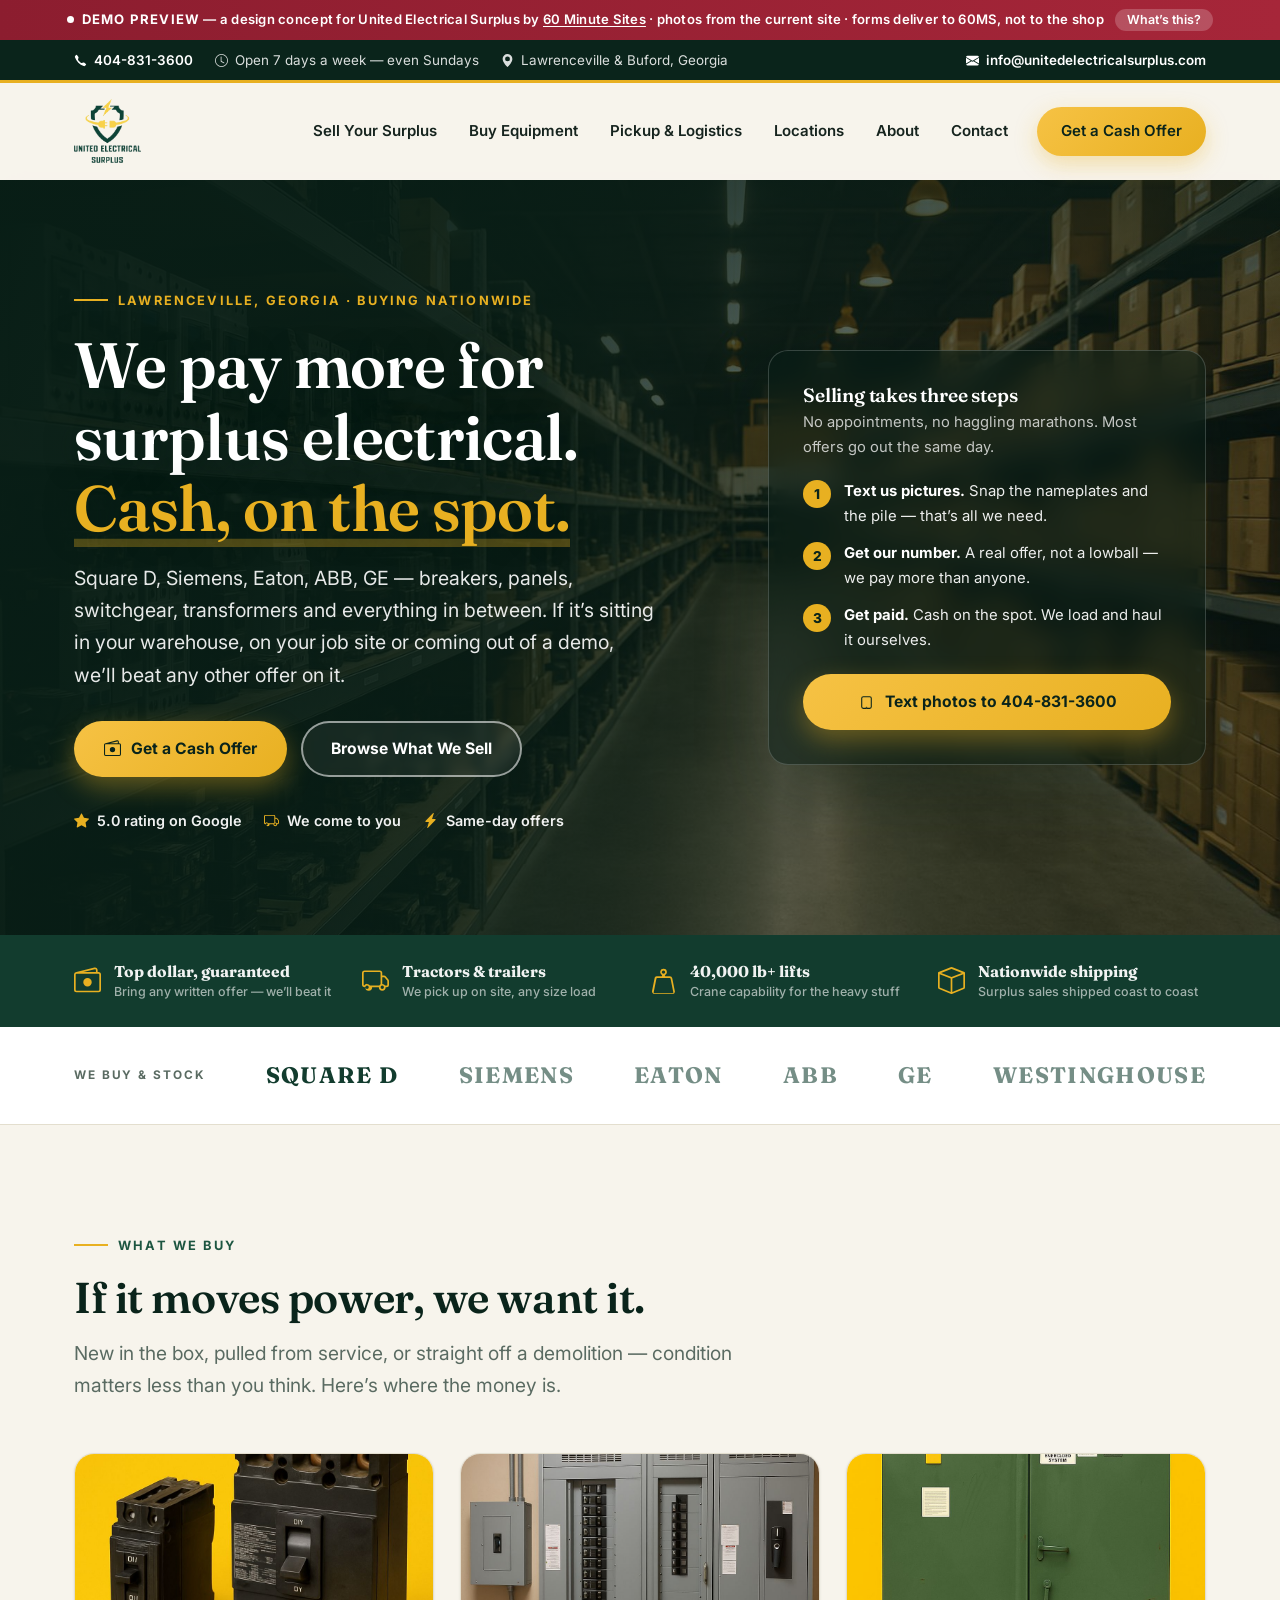
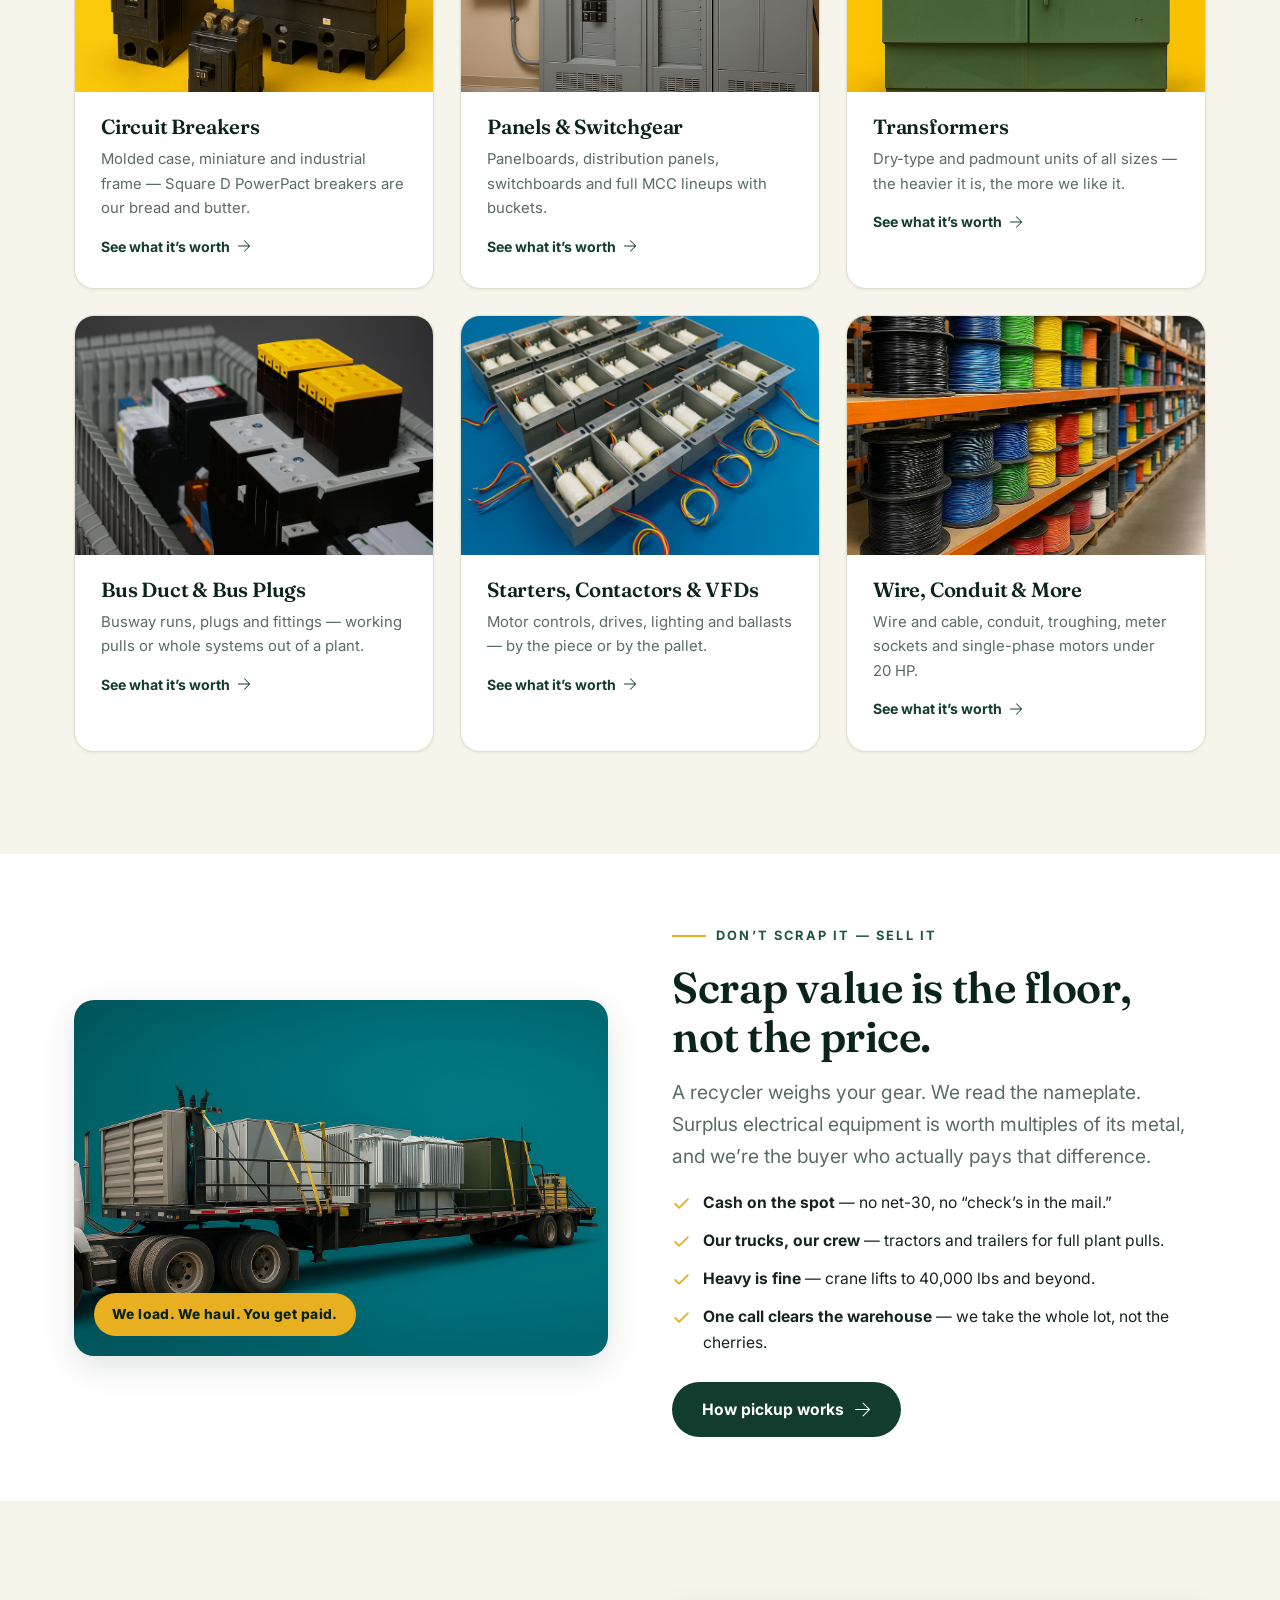
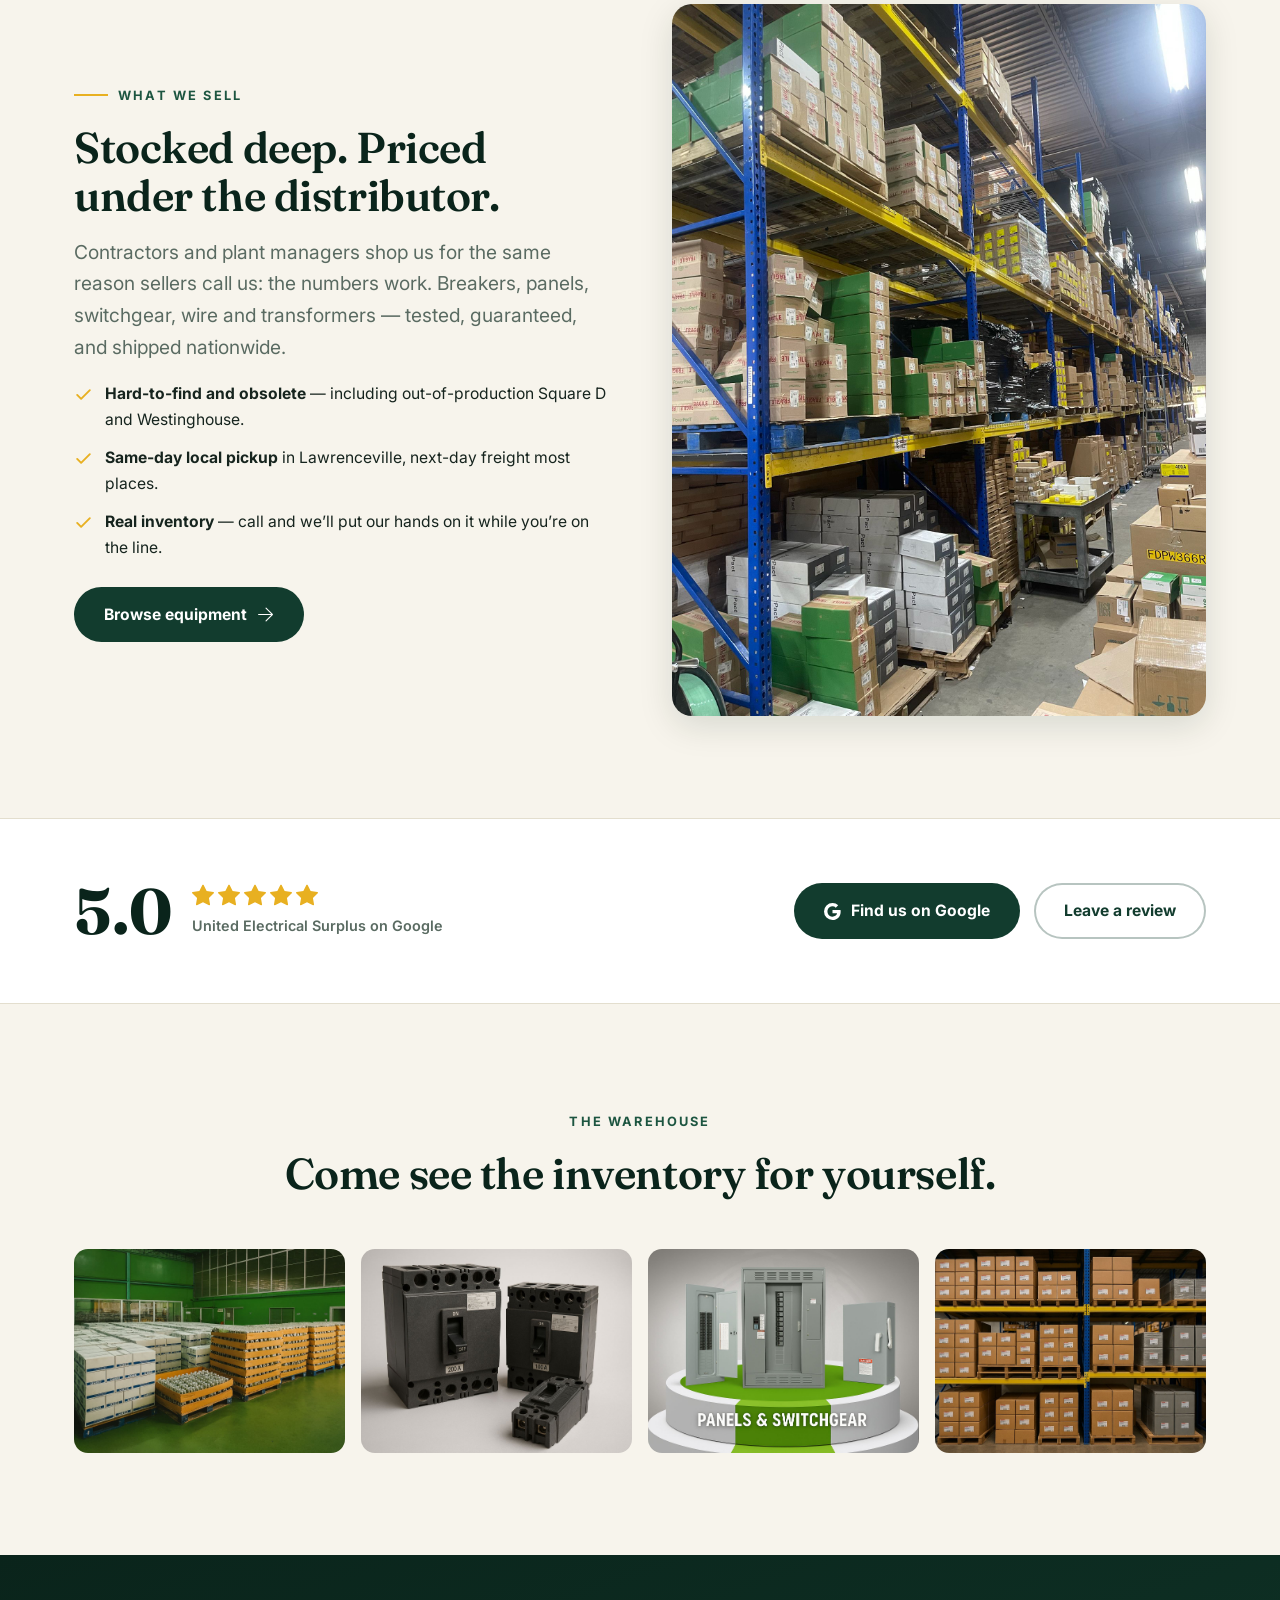
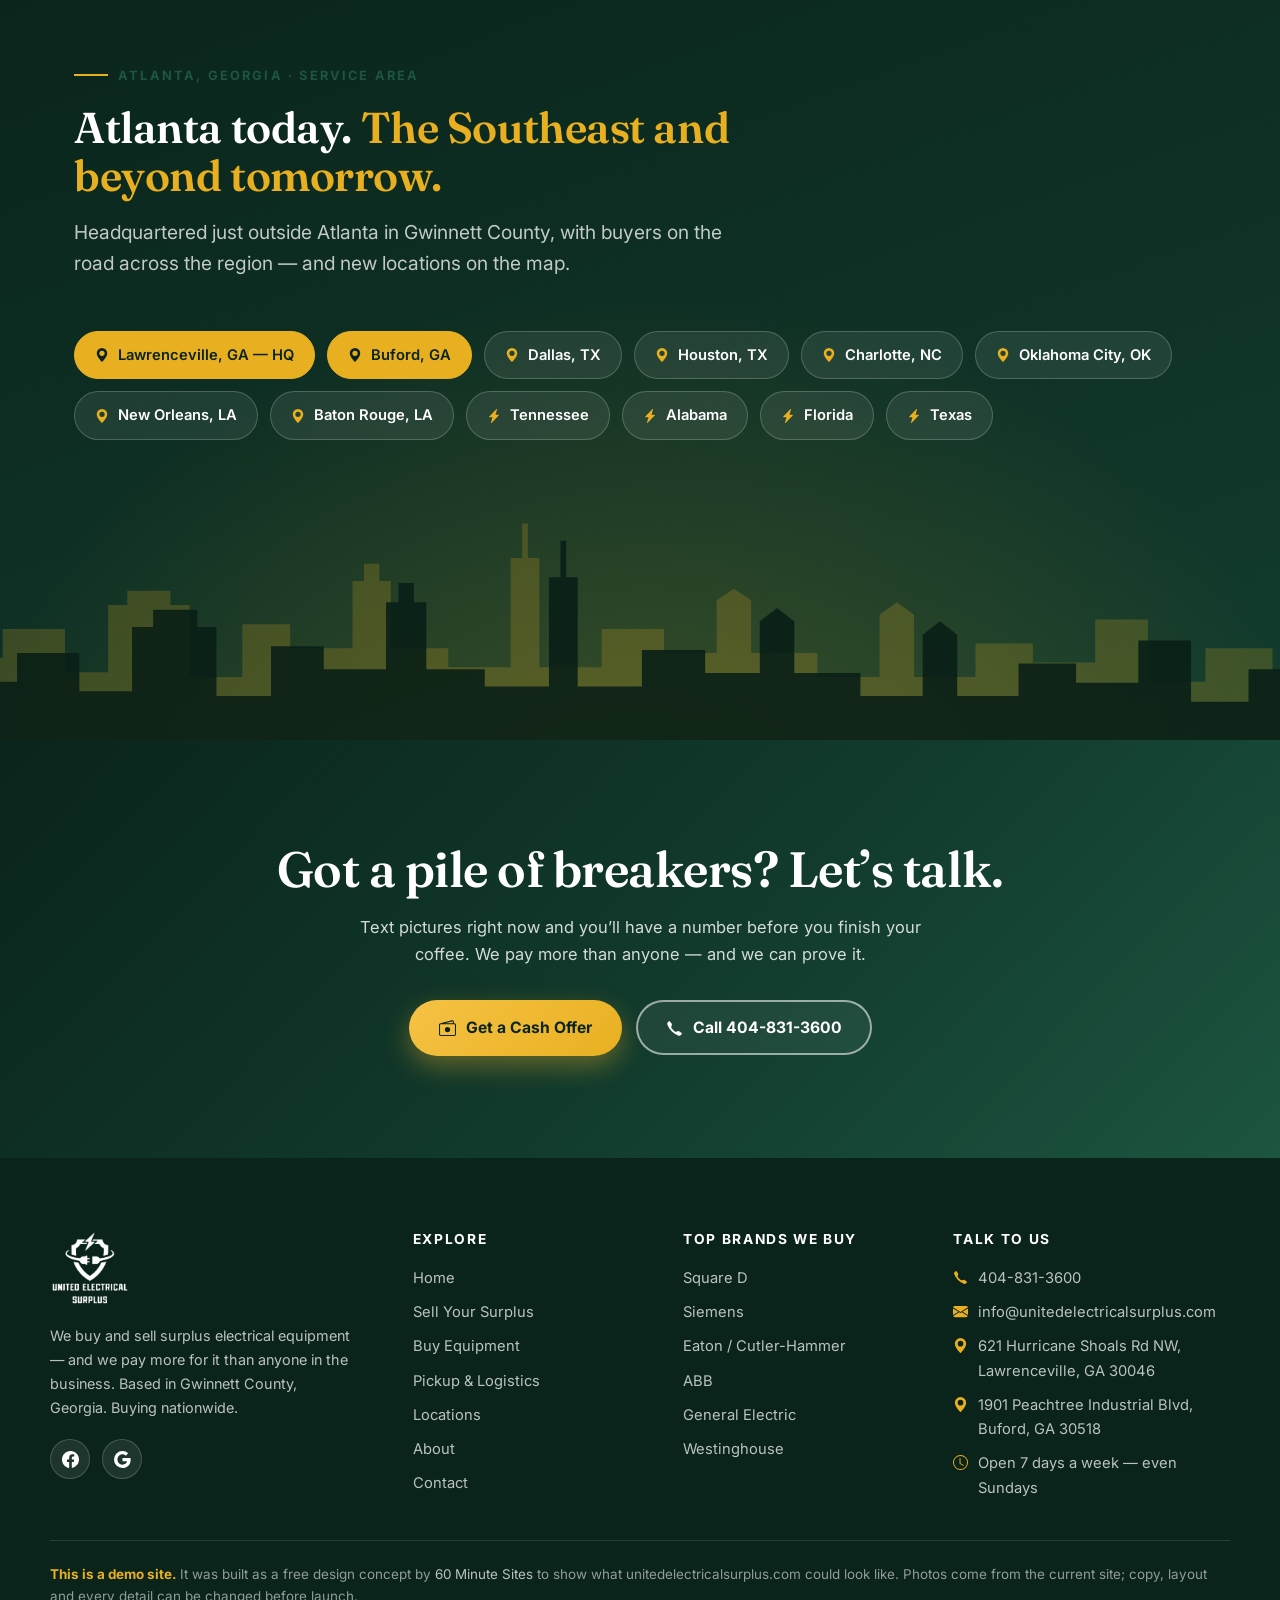
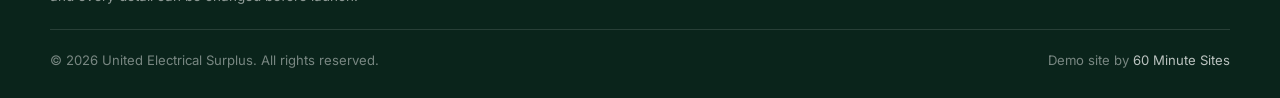
==== commit ed115262: "Fix broken header: cap logo size, transparent logo PNG, add Contact to nav The logo could render at " ====
--- a/index.html
+++ b/index.html
@@ -6,7 +6,7 @@
 <title>United Electrical Surplus — We Pay More for Surplus Electrical Equipment</title>
 <meta name="description" content="Cash on the spot for surplus circuit breakers, panels, switchgear and transformers — Square D, Siemens, Eaton, ABB, GE. Lawrenceville & Buford GA, buying nationwide. 404-831-3600.">
 <link rel="canonical" href="https://unitedelectricalsurplus.com/index.html">
-<link rel="icon" type="image/png" href="assets/img/logo.jpg">
+<link rel="icon" type="image/png" href="assets/img/logo.png">
 <meta property="og:title" content="United Electrical Surplus — We Pay More for Surplus Electrical Equipment">
 <meta property="og:description" content="Cash on the spot for surplus circuit breakers, panels, switchgear and transformers — Square D, Siemens, Eaton, ABB, GE. Lawrenceville & Buford GA, buying nationwide. 404-831-3600.">
 <meta property="og:type" content="website">
@@ -59,8 +59,8 @@
 </div></div>
 
 <header class="site-header"><div class="wrap nav-row">
-  <a class="brand" href="index.html" class="active" aria-label="United Electrical Surplus &mdash; home">
-    <img src="assets/img/logo.jpg" alt="United Electrical Surplus" width="800" height="800">
+  <a class="brand" href="index.html" aria-label="United Electrical Surplus &mdash; home">
+    <img src="assets/img/logo.png" alt="United Electrical Surplus" width="791" height="754">
   </a>
   <button class="nav-burger" aria-label="Menu" aria-expanded="false"><svg viewBox="0 0 16 16"><path d="M2.5 12a.5.5 0 0 1 .5-.5h10a.5.5 0 0 1 0 1H3a.5.5 0 0 1-.5-.5m0-4a.5.5 0 0 1 .5-.5h10a.5.5 0 0 1 0 1H3a.5.5 0 0 1-.5-.5m0-4a.5.5 0 0 1 .5-.5h10a.5.5 0 0 1 0 1H3a.5.5 0 0 1-.5-.5"/></svg></button>
   <nav class="main-nav">
@@ -69,6 +69,7 @@
     <a href="pickup.html">Pickup & Logistics</a>
     <a href="locations.html">Locations</a>
     <a href="about.html">About</a>
+    <a href="contact.html">Contact</a>
     <a class="btn-gold nav-cta" href="sell.html">Get a Cash Offer</a>
   </nav>
 </div></header>
--- a/assets/css/main.css
+++ b/assets/css/main.css
@@ -85,6 +85,15 @@
 .btn-ghost:hover { box-shadow: inset 0 0 0 2px var(--pine); }
 .on-dark .btn-ghost { color: #fff; box-shadow: inset 0 0 0 2px rgba(255, 255, 255, 0.4); }
 .on-dark .btn-ghost:hover { box-shadow: inset 0 0 0 2px #fff; }
+.hero .btn-ghost, .cta-band .btn-ghost, .band-dark .btn-ghost {
+  color: #fff; box-shadow: inset 0 0 0 2px rgba(255, 255, 255, 0.55);
+  background: rgba(255, 255, 255, 0.06); backdrop-filter: blur(4px);
+}
+.hero .btn-ghost:hover, .cta-band .btn-ghost:hover, .band-dark .btn-ghost:hover {
+  box-shadow: inset 0 0 0 2px #fff; background: rgba(255, 255, 255, 0.12);
+}
+.btn:focus-visible, a:focus-visible { outline: 3px solid var(--gold); outline-offset: 2px; }
+::selection { background: var(--gold); color: var(--pine-deep); }
 
 /* ------------------------------------------------ demo banner (delete at launch) */
 .demo-bar {
@@ -152,21 +161,30 @@
 /* ------------------------------------------------ header */
 .site-header {
   background: rgba(247, 244, 236, 0.95); backdrop-filter: blur(10px);
+  border-top: 3px solid var(--gold);
   border-bottom: 1px solid transparent; position: sticky; top: 0; z-index: 900;
   transition: box-shadow 0.2s, border-color 0.2s;
 }
-.site-header.scrolled { border-color: var(--line); box-shadow: var(--shadow-sm); }
-.nav-row { display: flex; align-items: center; gap: 26px; min-height: 92px; }
+.site-header.scrolled { border-bottom-color: var(--line); box-shadow: var(--shadow-sm); }
+.nav-row { display: flex; align-items: center; gap: 26px; min-height: 96px; }
 .brand { display: flex; align-items: center; gap: 13px; text-decoration: none; flex: none; }
-.brand img { height: var(--logo-h); width: auto; border-radius: 8px; }
-.main-nav { display: flex; align-items: center; gap: 2px; margin-left: auto; }
+/* hard caps so the logo can never explode, even if custom properties fail */
+.brand img { height: var(--logo-h, 64px); max-height: 76px; max-width: 170px; width: auto; object-fit: contain; }
+.main-nav { display: flex; align-items: center; gap: 6px; margin-left: auto; }
 .main-nav > a {
   font-weight: 600; font-size: 0.94rem; color: var(--ink); text-decoration: none;
-  padding: 9px 13px; border-radius: 9px; white-space: nowrap;
-  transition: background 0.14s, color 0.14s;
-}
-.main-nav > a:hover { background: var(--mist); color: var(--pine); }
-.main-nav > a.active { color: var(--pine); box-shadow: inset 0 -2px 0 var(--gold); border-radius: 0; }
+  padding: 9px 13px; border-radius: 9px; white-space: nowrap; position: relative;
+  transition: color 0.14s;
+}
+.main-nav > a:not(.btn-gold)::after {
+  content: ""; position: absolute; left: 13px; right: 13px; bottom: 3px; height: 2px;
+  border-radius: 2px; background: var(--gold);
+  transform: scaleX(0); transform-origin: left; transition: transform 0.22s ease;
+}
+.main-nav > a:not(.btn-gold):hover { color: var(--pine); }
+.main-nav > a:not(.btn-gold):hover::after { transform: scaleX(1); }
+.main-nav > a.active { color: var(--pine); }
+.main-nav > a.active::after { transform: scaleX(1); }
 .nav-cta { margin-left: 10px; }
 .main-nav > a.btn-gold {
   background: linear-gradient(135deg, var(--gold-bright), var(--gold));
@@ -189,6 +207,7 @@
   }
   .main-nav.open { display: flex; }
   .main-nav > a { width: 100%; padding: 13px 14px; font-size: 1rem; }
+  .main-nav > a:not(.btn-gold)::after { display: none; }
   .main-nav > a.active { box-shadow: inset 3px 0 0 var(--gold); border-radius: 0; }
   .nav-cta { margin: 10px 0 0; }
 }
@@ -274,7 +293,7 @@
   box-shadow: var(--shadow-sm); border: 1px solid var(--line);
   transition: transform 0.18s, box-shadow 0.18s;
 }
-.card:hover { transform: translateY(-5px); box-shadow: var(--shadow-md); }
+.card:hover { transform: translateY(-5px); box-shadow: var(--shadow-md); border-color: rgba(232, 176, 33, 0.55); }
 .card-img { aspect-ratio: 3 / 2; overflow: hidden; }
 .card-img img { width: 100%; height: 100%; object-fit: cover; transition: transform 0.35s; }
 .card:hover .card-img img { transform: scale(1.045); }
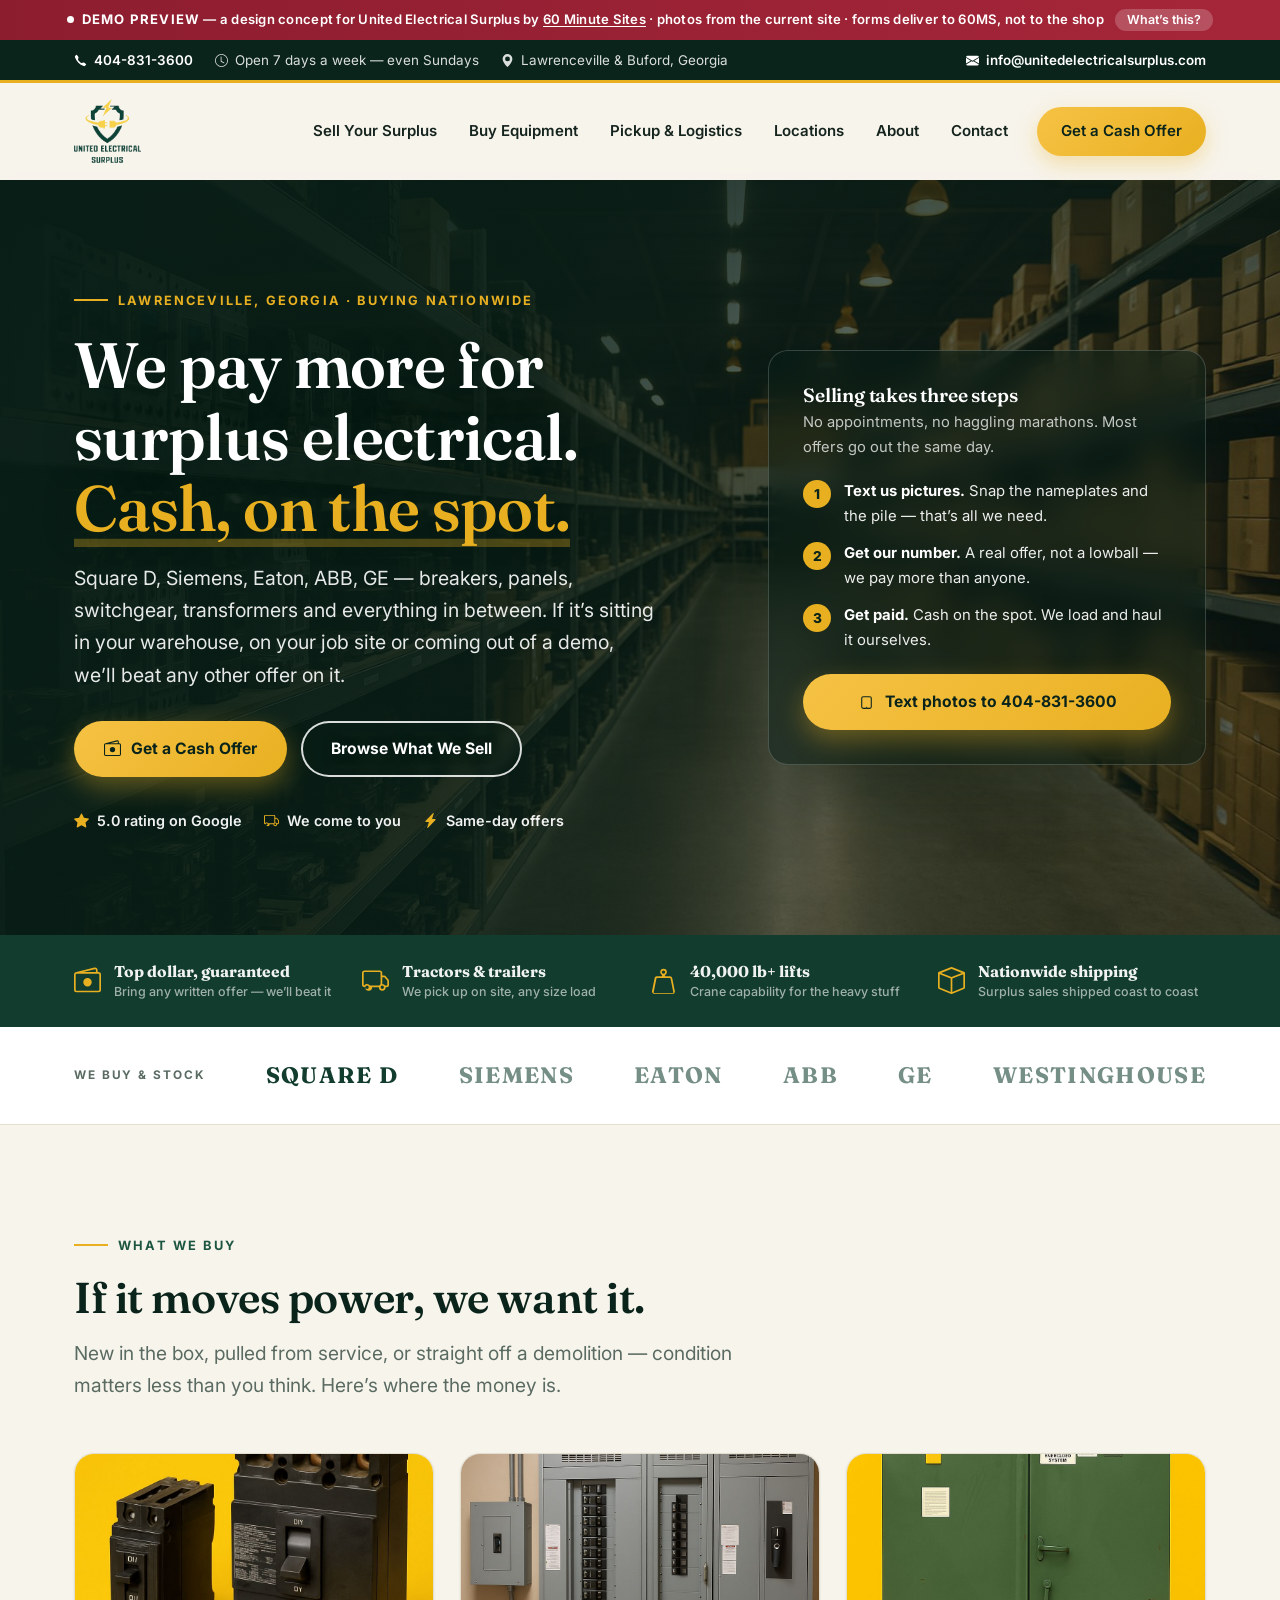
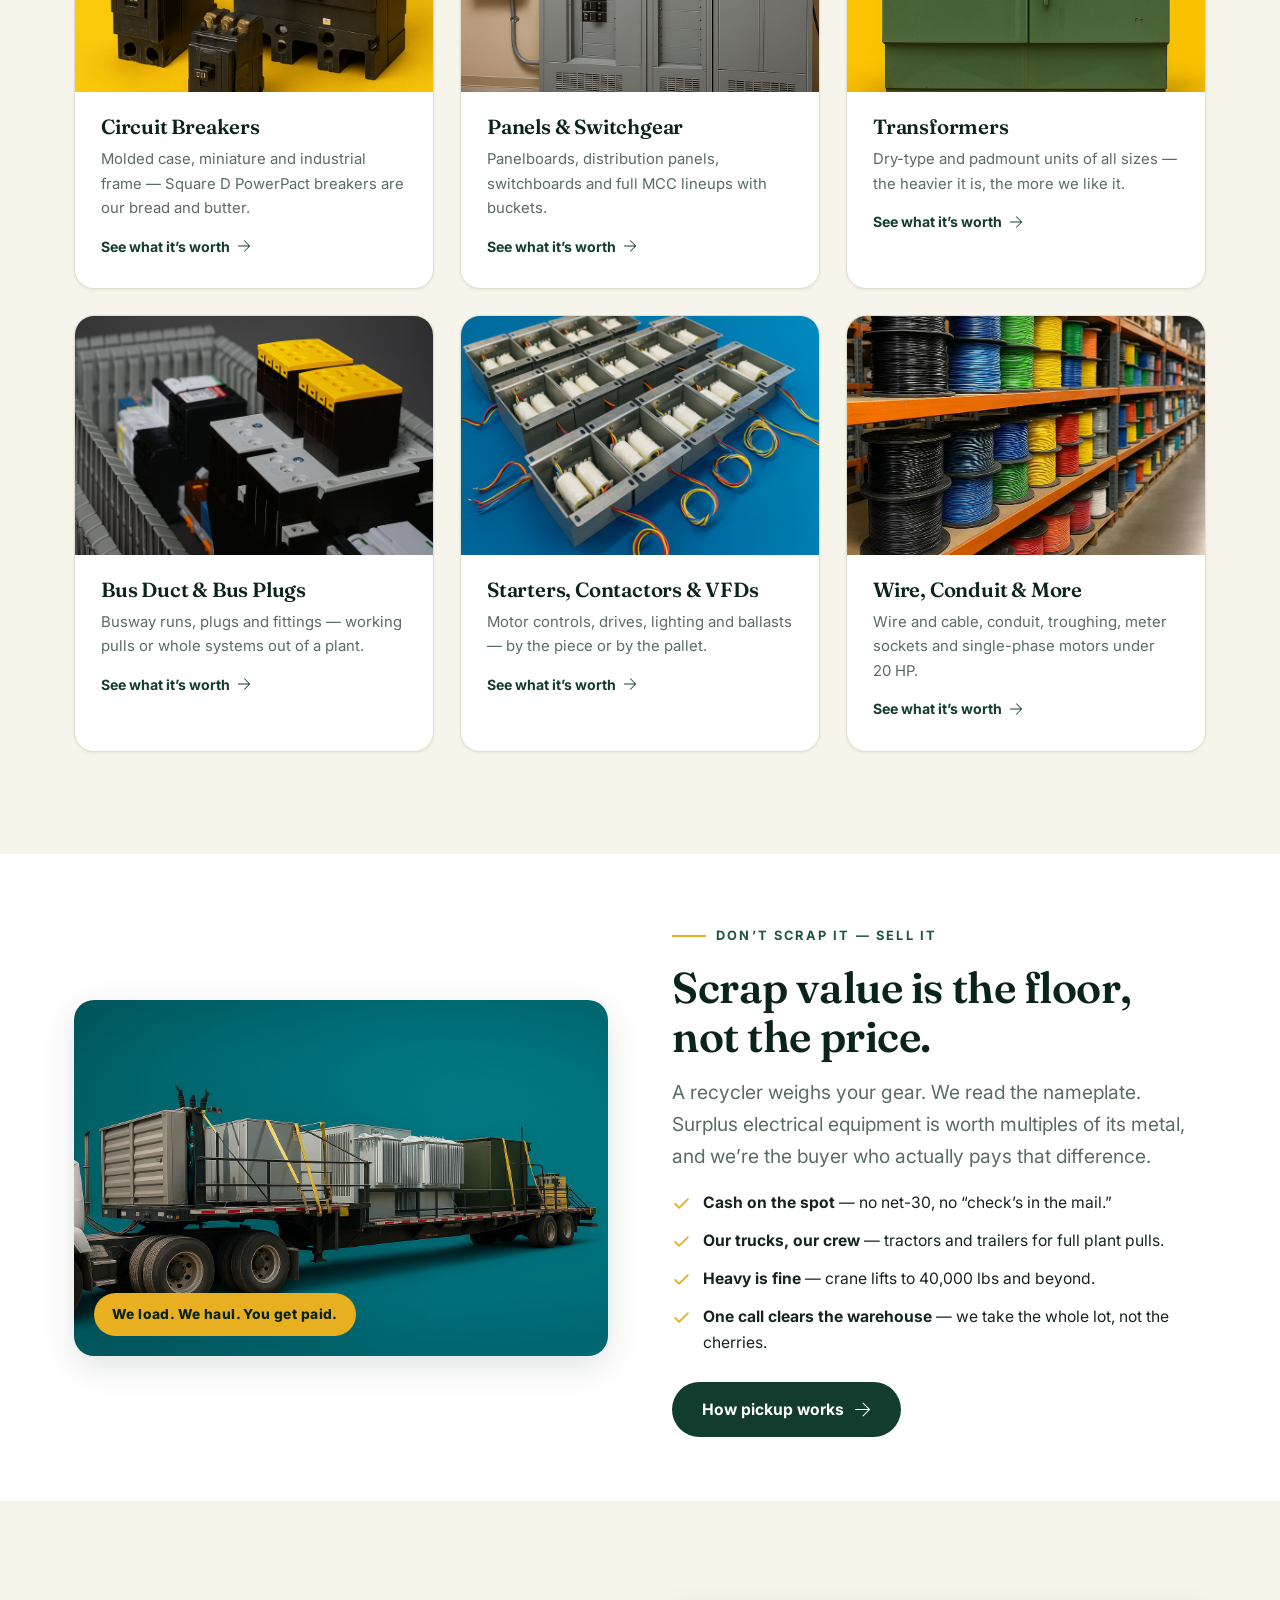
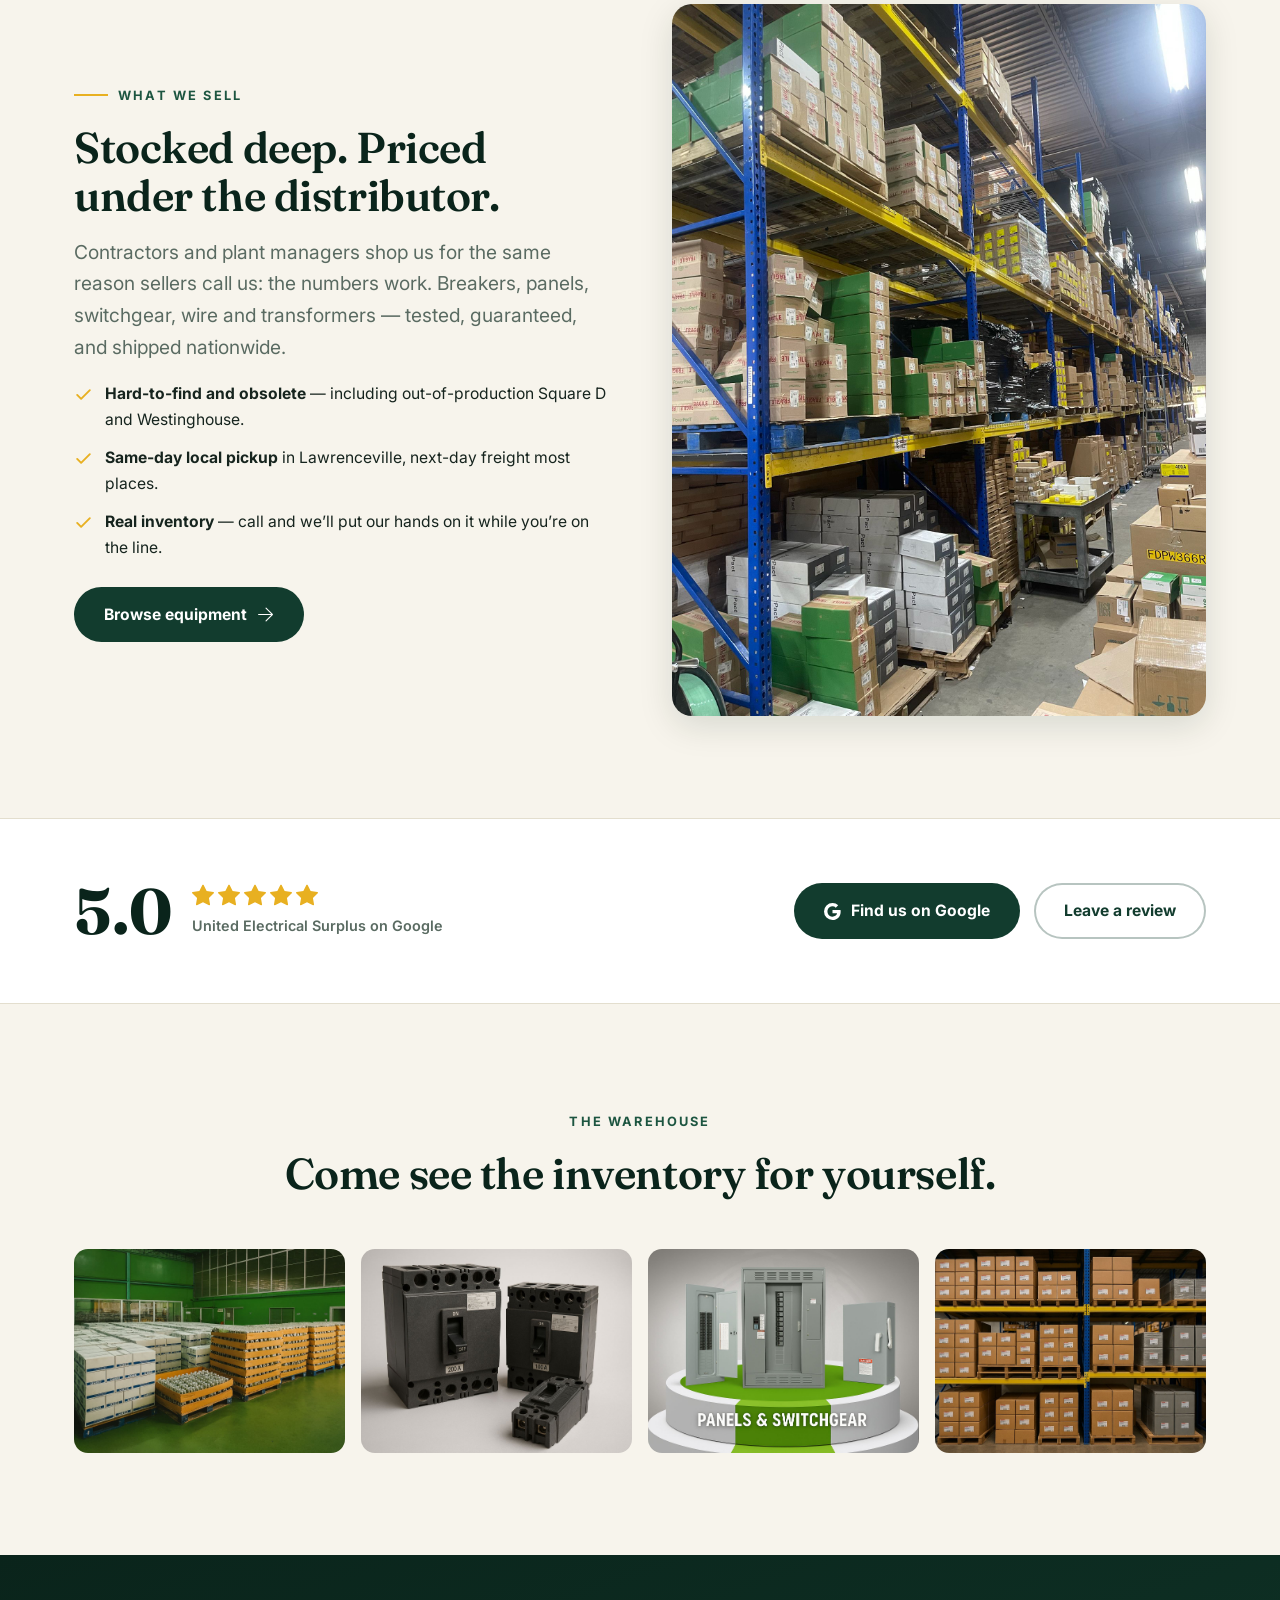
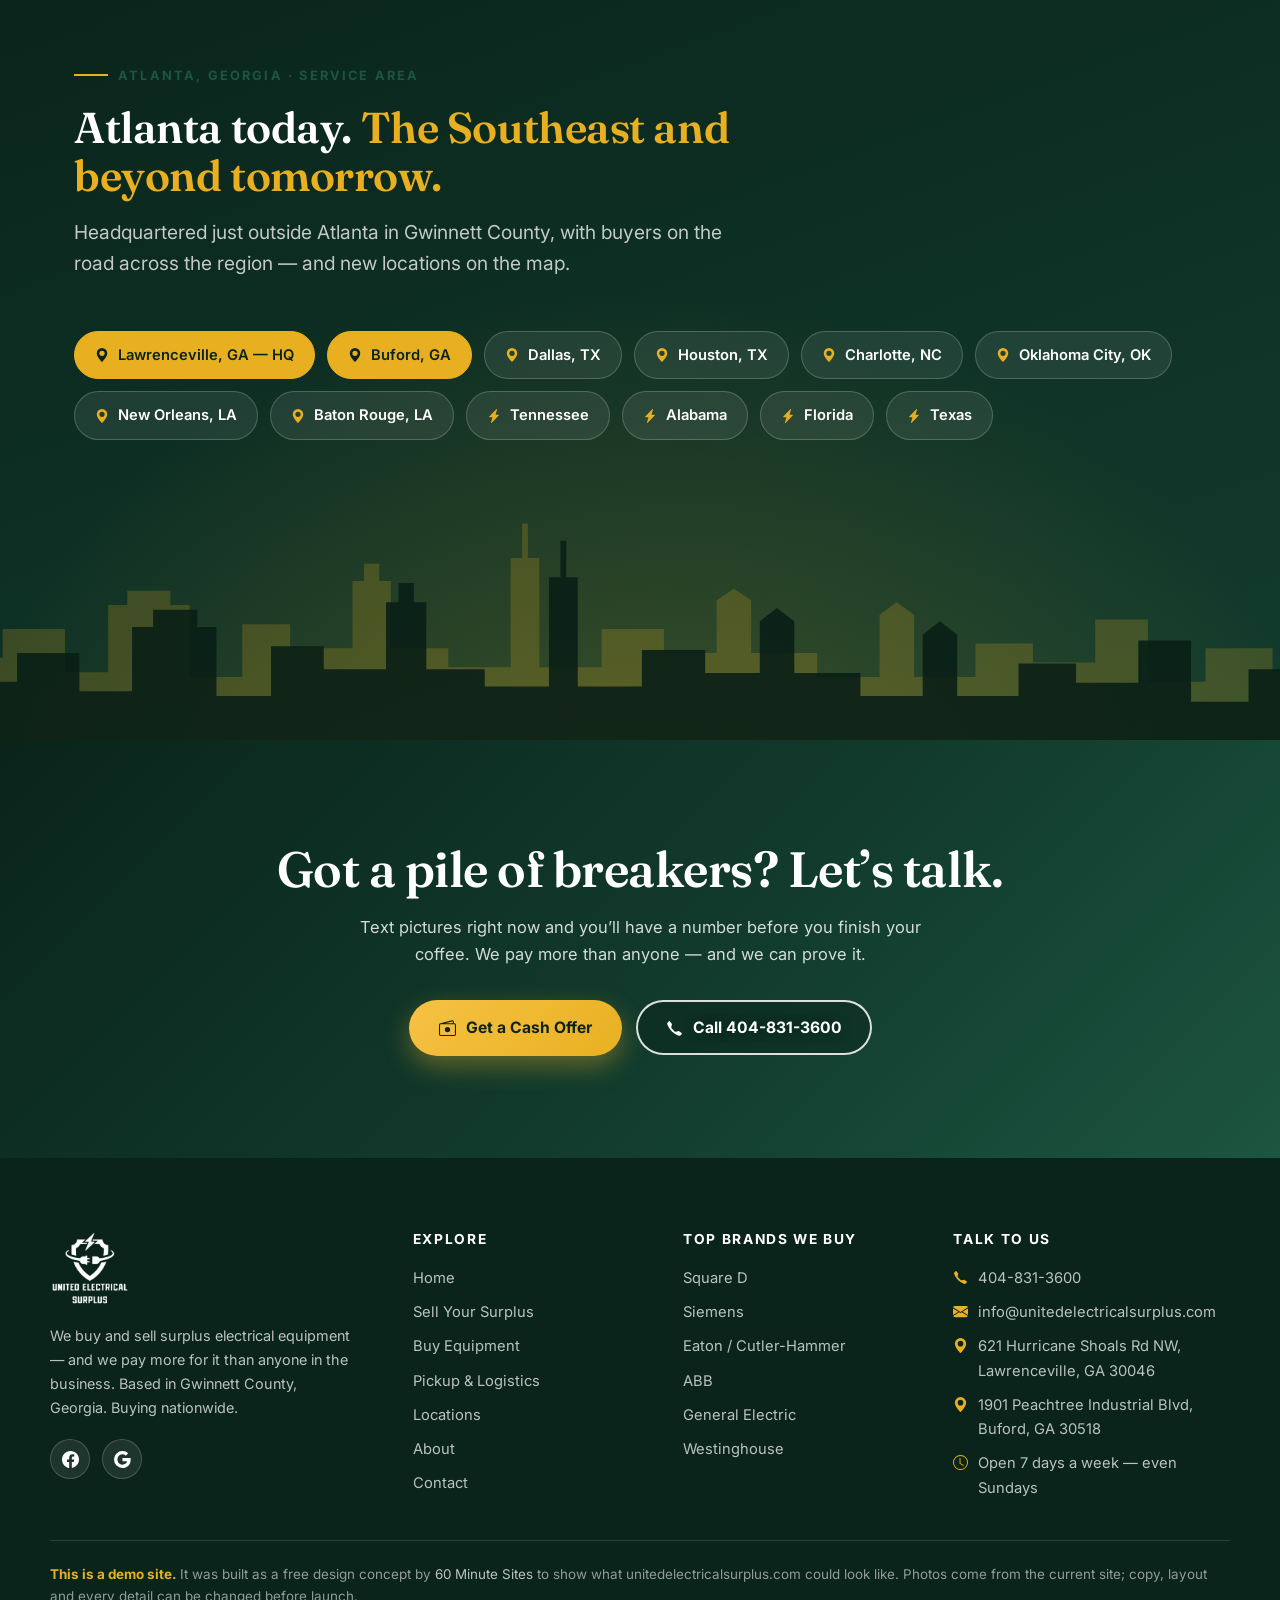
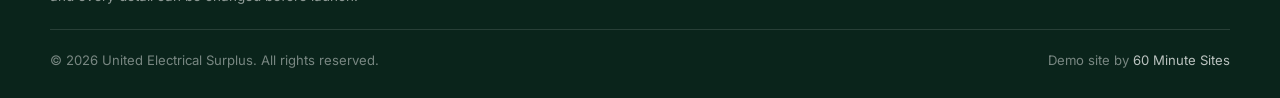
==== commit 03fdb40e: "Make hero ghost button unmissable + cache-bust the stylesheet Browse What We Sell was invisible for " ====
--- a/index.html
+++ b/index.html
@@ -14,7 +14,7 @@
 <link rel="preconnect" href="https://fonts.googleapis.com">
 <link rel="preconnect" href="https://fonts.gstatic.com" crossorigin>
 <link href="https://fonts.googleapis.com/css2?family=Fraunces:opsz,wght@9..144,500;9..144,600;9..144,700&family=Inter:wght@400;500;600;700;800&display=swap" rel="stylesheet">
-<link rel="stylesheet" href="assets/css/main.css">
+<link rel="stylesheet" href="assets/css/main.css?v=3">
 </head>
 <body>
 
@@ -311,6 +311,6 @@
   </div>
 </footer>
 
-<script src="assets/js/main.js"></script>
+<script src="assets/js/main.js?v=3"></script>
 </body>
 </html>
--- a/assets/css/main.css
+++ b/assets/css/main.css
@@ -86,11 +86,12 @@
 .on-dark .btn-ghost { color: #fff; box-shadow: inset 0 0 0 2px rgba(255, 255, 255, 0.4); }
 .on-dark .btn-ghost:hover { box-shadow: inset 0 0 0 2px #fff; }
 .hero .btn-ghost, .cta-band .btn-ghost, .band-dark .btn-ghost {
-  color: #fff; box-shadow: inset 0 0 0 2px rgba(255, 255, 255, 0.55);
-  background: rgba(255, 255, 255, 0.06); backdrop-filter: blur(4px);
+  color: #fff; box-shadow: inset 0 0 0 2px rgba(255, 255, 255, 0.85);
+  background: rgba(8, 30, 22, 0.38); backdrop-filter: blur(5px);
+  text-shadow: 0 1px 10px rgba(8, 30, 22, 0.6);
 }
 .hero .btn-ghost:hover, .cta-band .btn-ghost:hover, .band-dark .btn-ghost:hover {
-  box-shadow: inset 0 0 0 2px #fff; background: rgba(255, 255, 255, 0.12);
+  box-shadow: inset 0 0 0 2px #fff; background: rgba(8, 30, 22, 0.6); transform: translateY(-2px);
 }
 .btn:focus-visible, a:focus-visible { outline: 3px solid var(--gold); outline-offset: 2px; }
 ::selection { background: var(--gold); color: var(--pine-deep); }
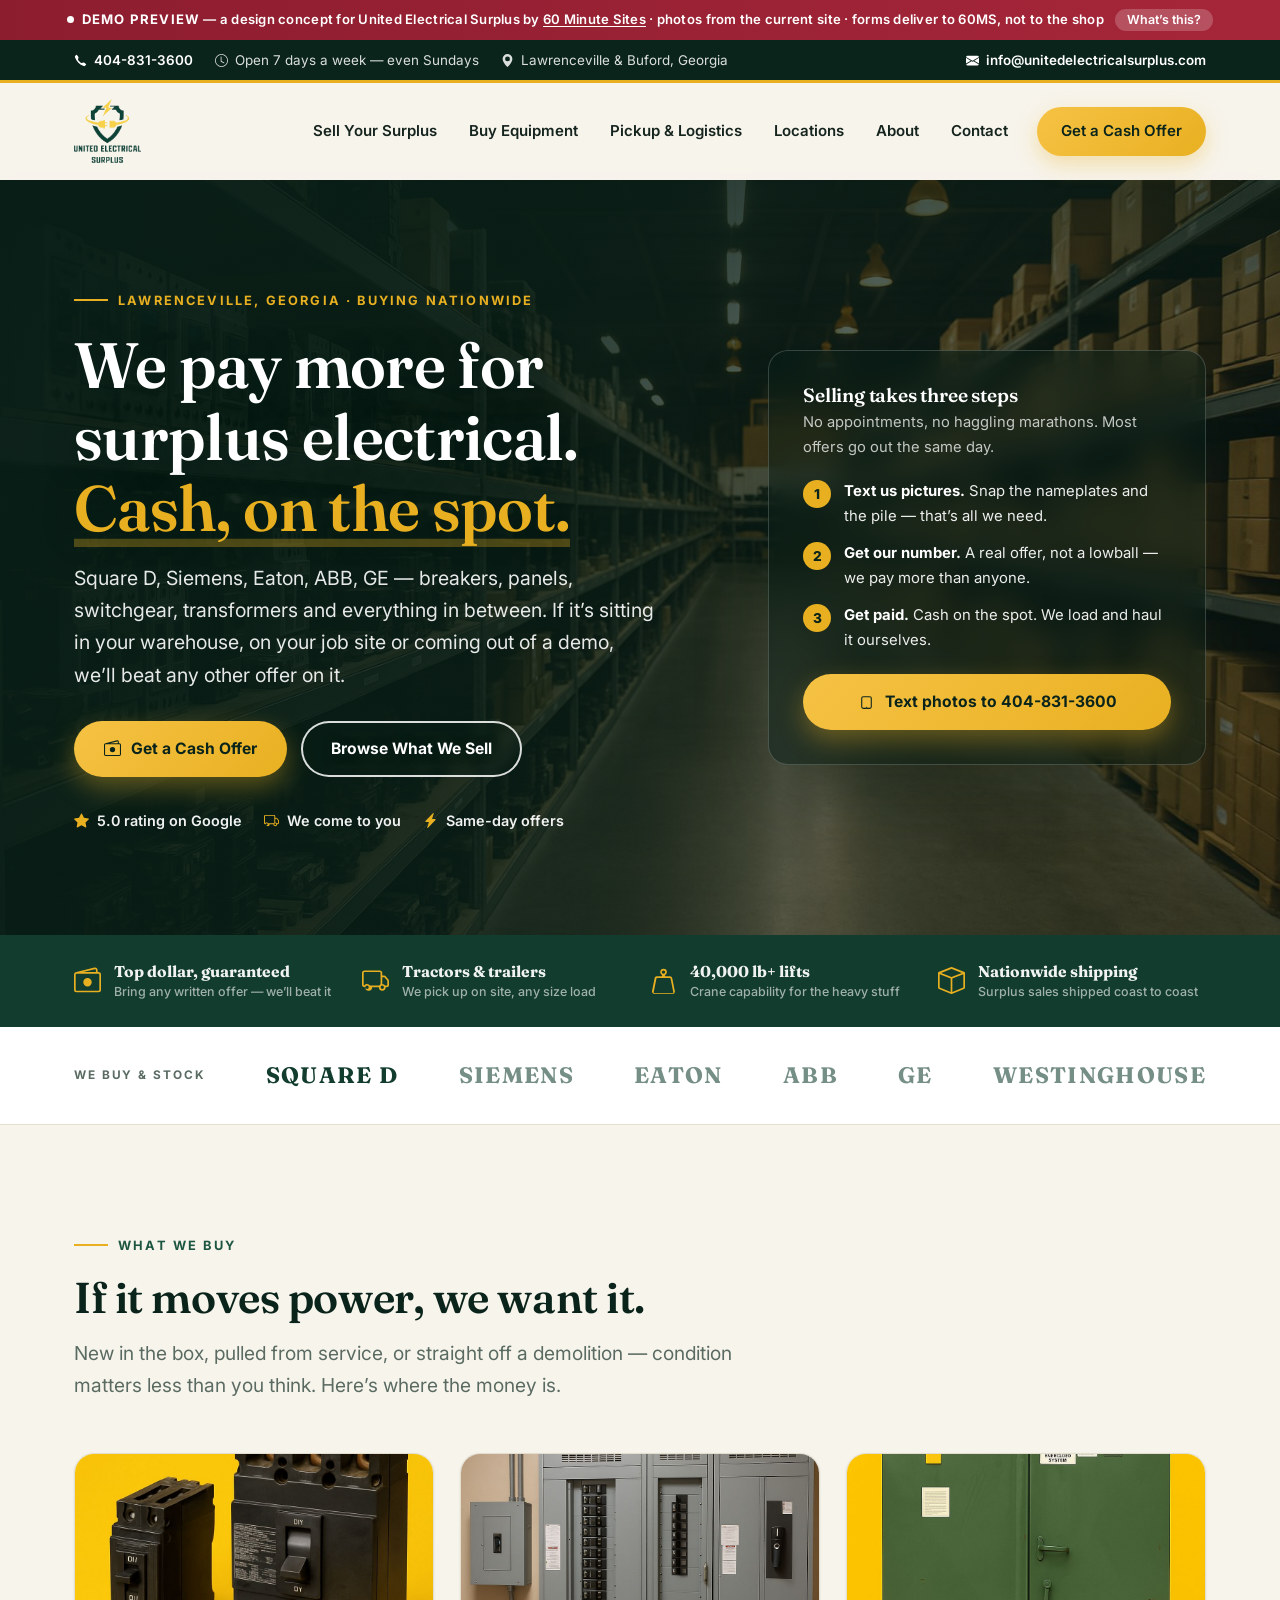
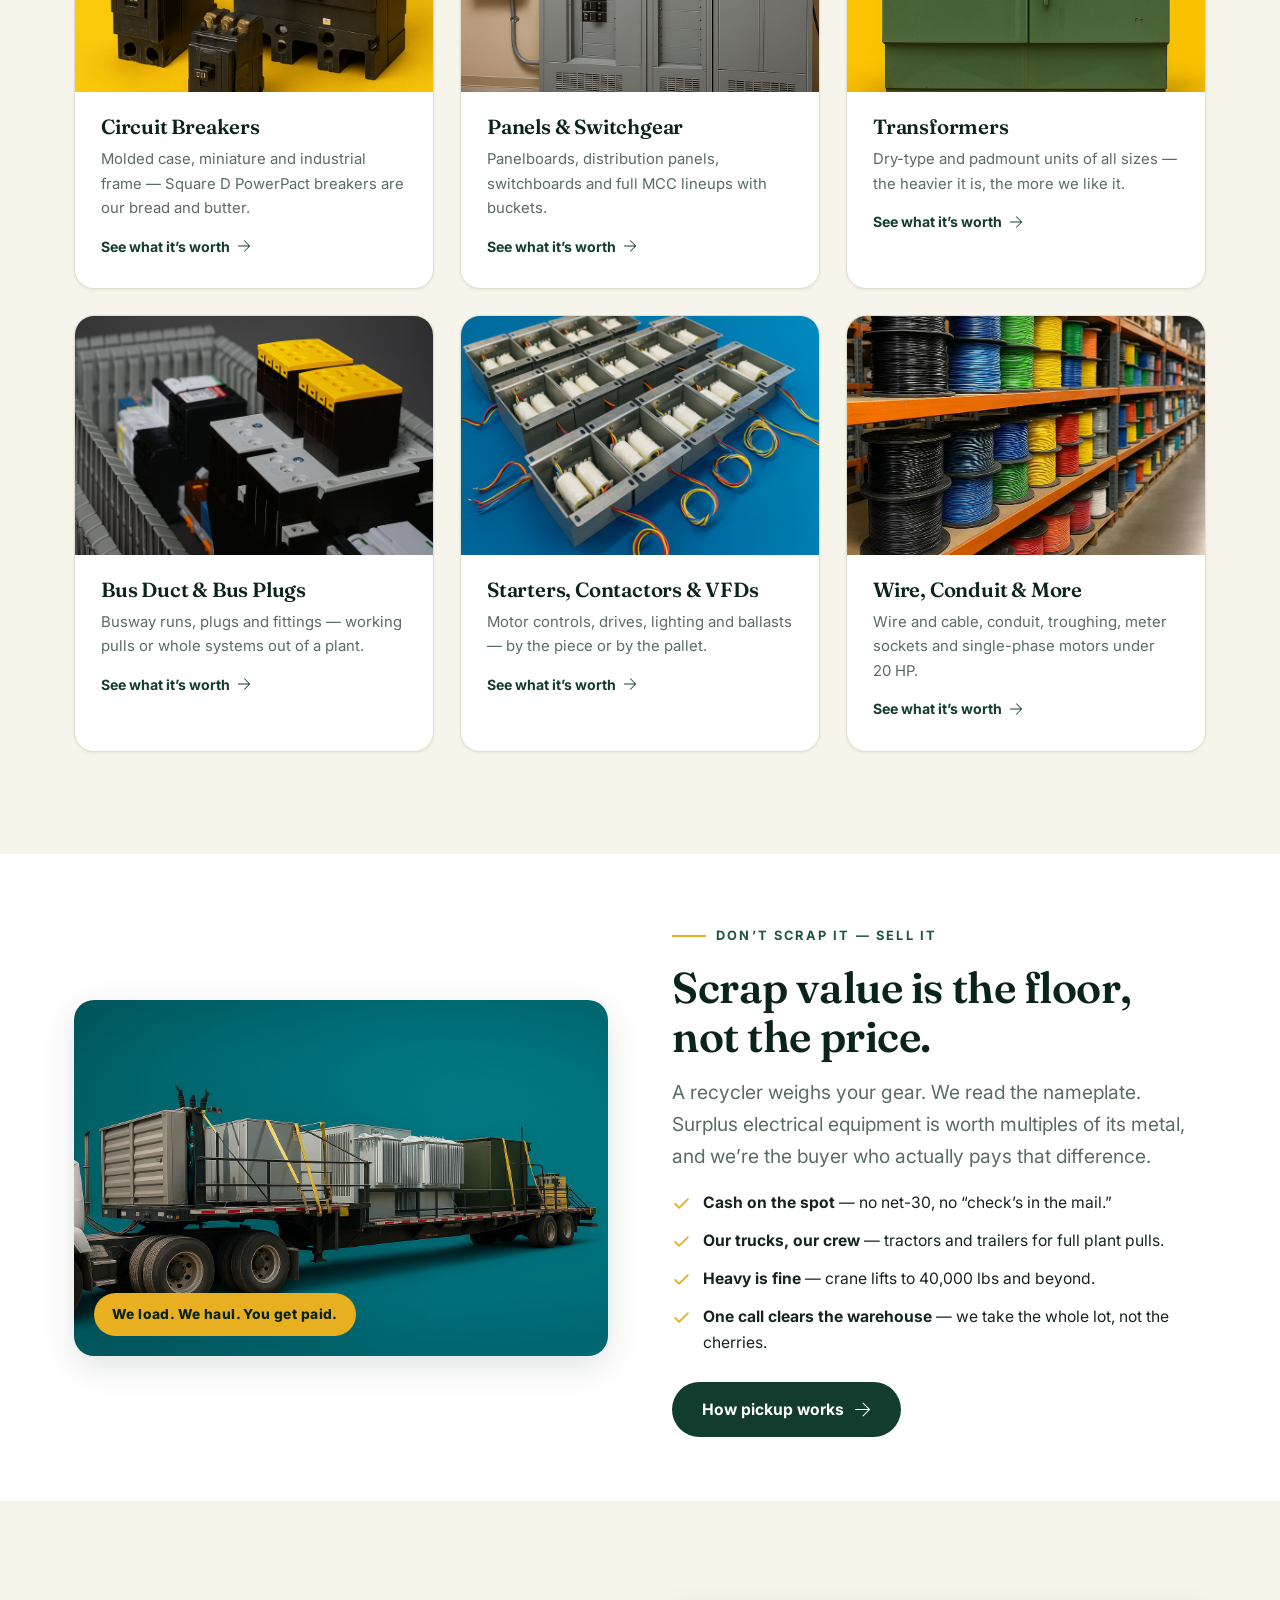
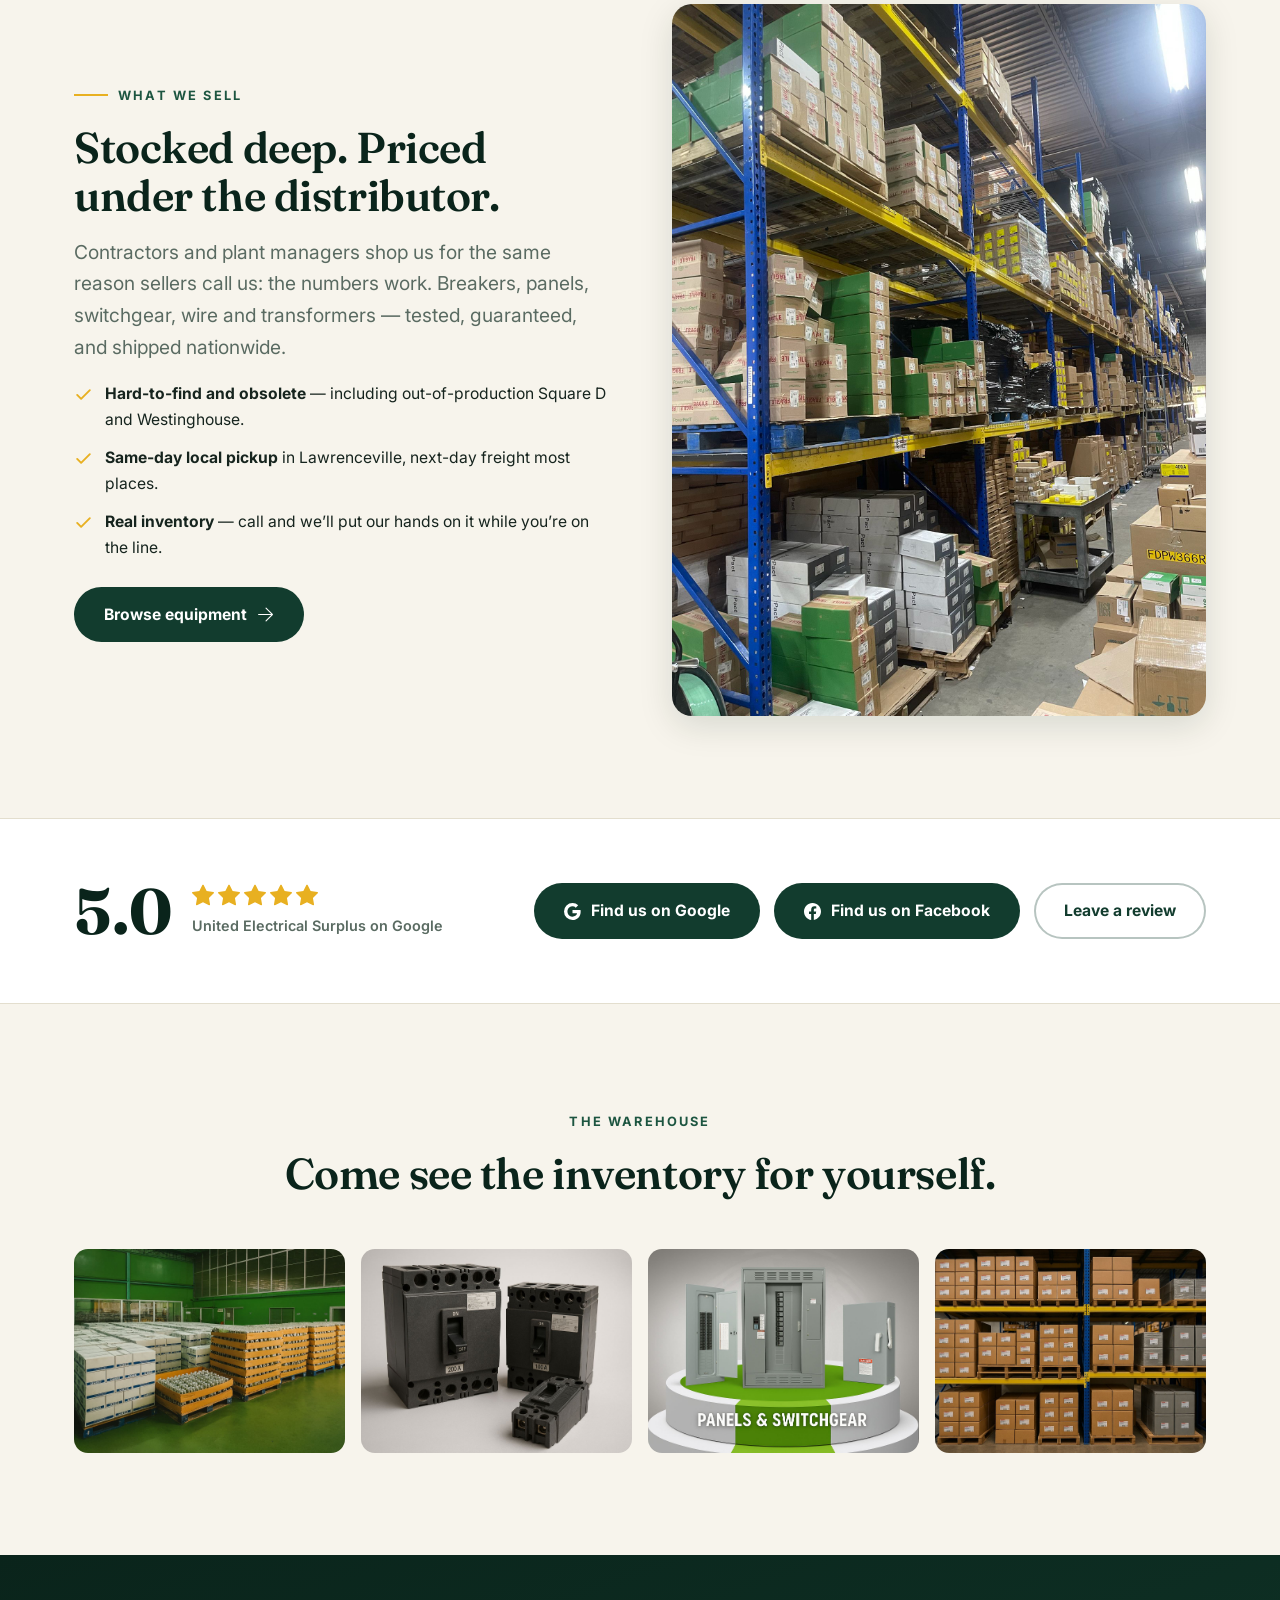
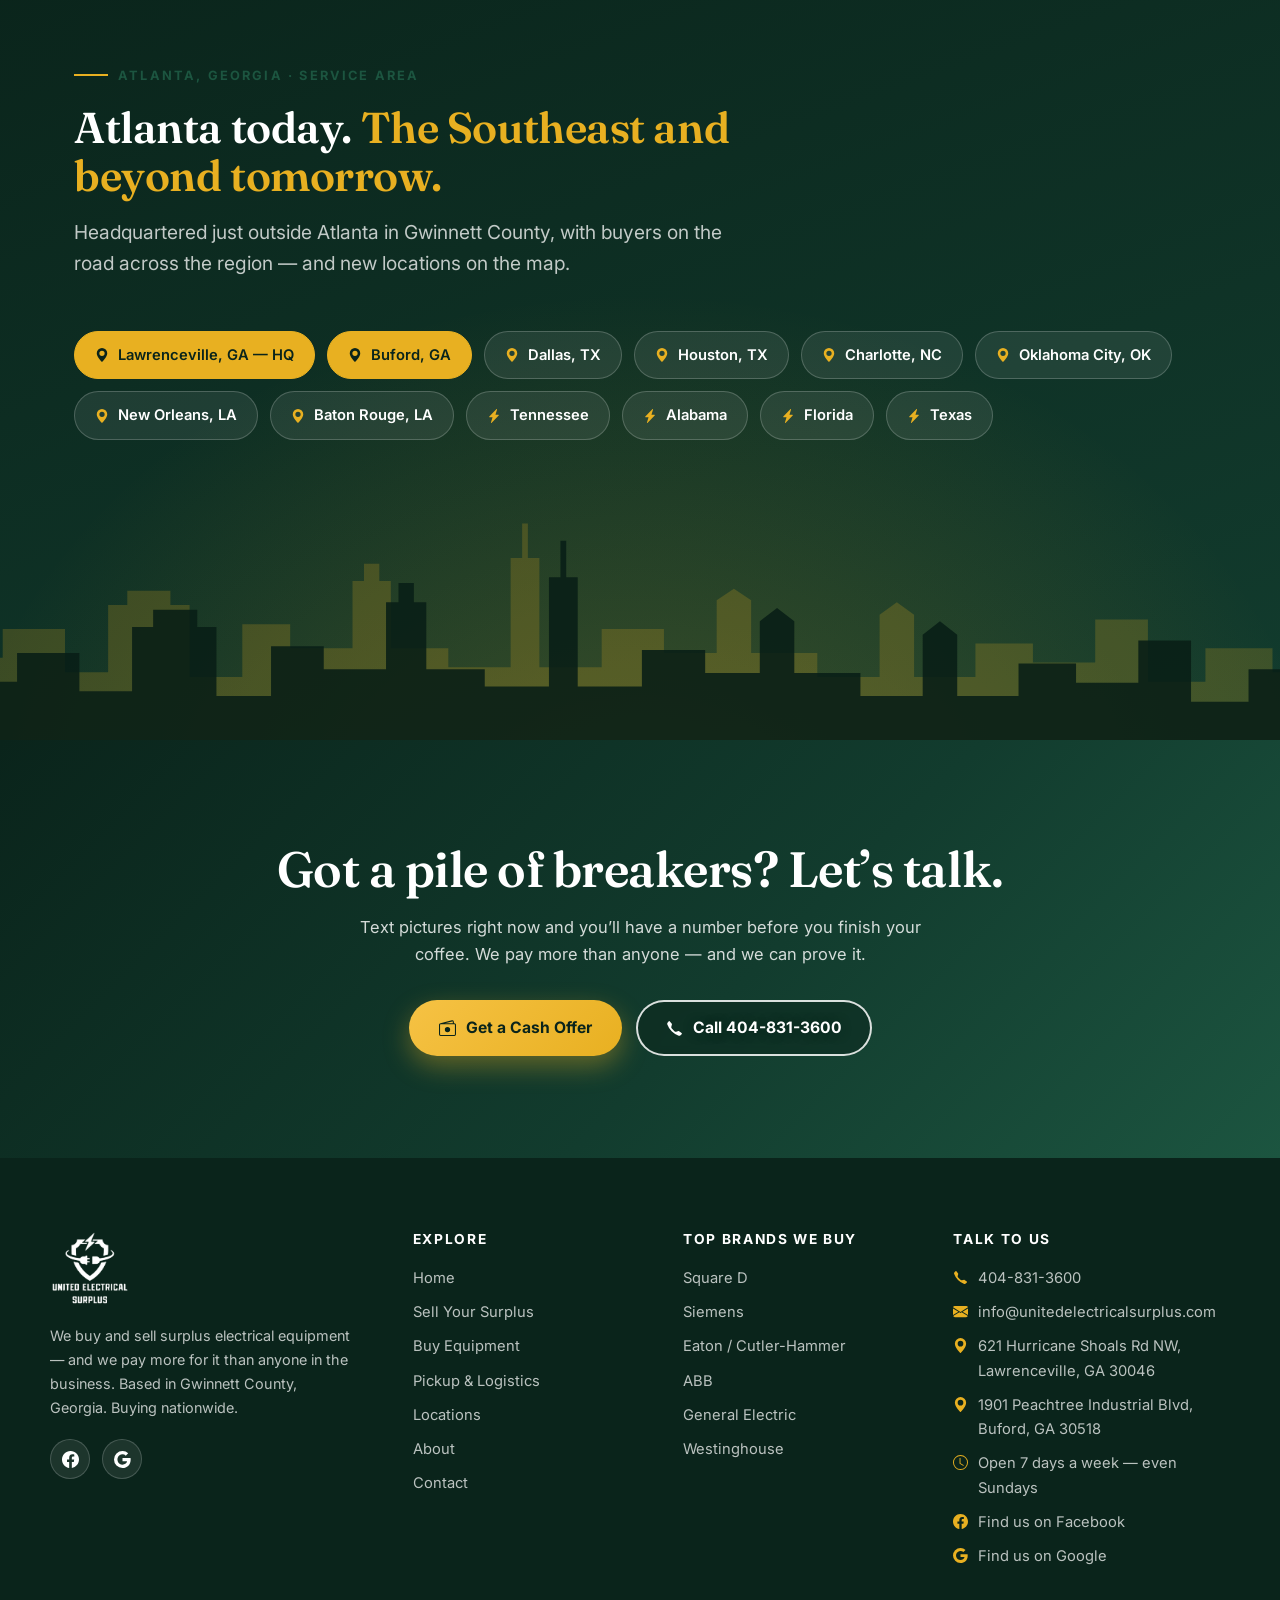
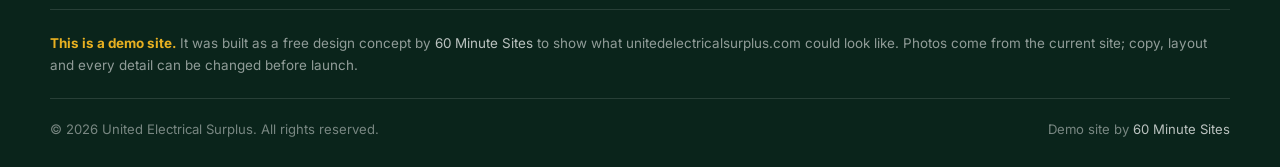
==== commit dc47769a: "Surface the Facebook link: labeled buttons on homepage band + footer The link existed only as a bare" ====
--- a/index.html
+++ b/index.html
@@ -193,6 +193,7 @@
   </div>
   <div class="g-actions">
     <a class="btn btn-pine" href="https://maps.google.com/?cid=3954105873428335092" target="_blank" rel="noopener"><svg viewBox="0 0 16 16"><path d="M15.545 6.558a9.4 9.4 0 0 1 .139 1.626c0 2.434-.87 4.492-2.384 5.885h.002C11.978 15.292 10.158 16 8 16A8 8 0 1 1 8 0a7.7 7.7 0 0 1 5.352 2.082l-2.284 2.284A4.35 4.35 0 0 0 8 3.166c-2.087 0-3.86 1.408-4.492 3.304a4.8 4.8 0 0 0 0 3.063h.003c.635 1.893 2.405 3.301 4.492 3.301 1.078 0 2.004-.276 2.722-.764h-.003a3.7 3.7 0 0 0 1.599-2.431H8v-3.08z"/></svg> Find us on Google</a>
+    <a class="btn btn-pine" href="https://www.facebook.com/groups/417309805544906/posts/1745200596089147/" target="_blank" rel="noopener"><svg viewBox="0 0 16 16"><path d="M16 8.049c0-4.446-3.582-8.05-8-8.05C3.58 0-.002 3.603-.002 8.05c0 4.017 2.926 7.347 6.75 7.951v-5.625h-2.03V8.05H6.75V6.275c0-2.017 1.195-3.131 3.022-3.131.876 0 1.791.157 1.791.157v1.98h-1.009c-.993 0-1.303.621-1.303 1.258v1.51h2.218l-.354 2.326H9.25V16c3.824-.604 6.75-3.934 6.75-7.951"/></svg> Find us on Facebook</a>
     <a class="btn btn-ghost" href="https://maps.google.com/?cid=3954105873428335092" target="_blank" rel="noopener">Leave a review</a>
   </div>
 </div></div>
@@ -260,7 +261,7 @@
       <p>We buy and sell surplus electrical equipment &mdash; and we pay more for it than
       anyone in the business. Based in Gwinnett County, Georgia. Buying nationwide.</p>
       <div class="footer-social">
-        <a href="https://www.facebook.com/search/top/?q=United%20Electrical%20Surplus" target="_blank" rel="noopener" aria-label="Facebook"><svg viewBox="0 0 16 16"><path d="M16 8.049c0-4.446-3.582-8.05-8-8.05C3.58 0-.002 3.603-.002 8.05c0 4.017 2.926 7.347 6.75 7.951v-5.625h-2.03V8.05H6.75V6.275c0-2.017 1.195-3.131 3.022-3.131.876 0 1.791.157 1.791.157v1.98h-1.009c-.993 0-1.303.621-1.303 1.258v1.51h2.218l-.354 2.326H9.25V16c3.824-.604 6.75-3.934 6.75-7.951"/></svg></a>
+        <a href="https://www.facebook.com/groups/417309805544906/posts/1745200596089147/" target="_blank" rel="noopener" aria-label="Facebook"><svg viewBox="0 0 16 16"><path d="M16 8.049c0-4.446-3.582-8.05-8-8.05C3.58 0-.002 3.603-.002 8.05c0 4.017 2.926 7.347 6.75 7.951v-5.625h-2.03V8.05H6.75V6.275c0-2.017 1.195-3.131 3.022-3.131.876 0 1.791.157 1.791.157v1.98h-1.009c-.993 0-1.303.621-1.303 1.258v1.51h2.218l-.354 2.326H9.25V16c3.824-.604 6.75-3.934 6.75-7.951"/></svg></a>
         <a href="https://maps.google.com/?cid=3954105873428335092" target="_blank" rel="noopener" aria-label="Google Business Profile"><svg viewBox="0 0 16 16"><path d="M15.545 6.558a9.4 9.4 0 0 1 .139 1.626c0 2.434-.87 4.492-2.384 5.885h.002C11.978 15.292 10.158 16 8 16A8 8 0 1 1 8 0a7.7 7.7 0 0 1 5.352 2.082l-2.284 2.284A4.35 4.35 0 0 0 8 3.166c-2.087 0-3.86 1.408-4.492 3.304a4.8 4.8 0 0 0 0 3.063h.003c.635 1.893 2.405 3.301 4.492 3.301 1.078 0 2.004-.276 2.722-.764h-.003a3.7 3.7 0 0 0 1.599-2.431H8v-3.08z"/></svg></a>
       </div>
     </div>
@@ -295,6 +296,8 @@
         <li><svg viewBox="0 0 16 16"><path d="M8 16s6-5.686 6-10A6 6 0 0 0 2 6c0 4.314 6 10 6 10m0-7a3 3 0 1 1 0-6 3 3 0 0 1 0 6"/></svg> <span>621 Hurricane Shoals Rd NW, Lawrenceville, GA 30046</span></li>
         <li><svg viewBox="0 0 16 16"><path d="M8 16s6-5.686 6-10A6 6 0 0 0 2 6c0 4.314 6 10 6 10m0-7a3 3 0 1 1 0-6 3 3 0 0 1 0 6"/></svg> <span>1901 Peachtree Industrial Blvd, Buford, GA 30518</span></li>
         <li><svg viewBox="0 0 16 16"><path d="M8 3.5a.5.5 0 0 0-1 0V9a.5.5 0 0 0 .252.434l3.5 2a.5.5 0 0 0 .496-.868L8 8.71z"/><path d="M8 16A8 8 0 1 0 8 0a8 8 0 0 0 0 16m7-8A7 7 0 1 1 1 8a7 7 0 0 1 14 0"/></svg> <span>Open 7 days a week — even Sundays</span></li>
+        <li><svg viewBox="0 0 16 16"><path d="M16 8.049c0-4.446-3.582-8.05-8-8.05C3.58 0-.002 3.603-.002 8.05c0 4.017 2.926 7.347 6.75 7.951v-5.625h-2.03V8.05H6.75V6.275c0-2.017 1.195-3.131 3.022-3.131.876 0 1.791.157 1.791.157v1.98h-1.009c-.993 0-1.303.621-1.303 1.258v1.51h2.218l-.354 2.326H9.25V16c3.824-.604 6.75-3.934 6.75-7.951"/></svg> <a href="https://www.facebook.com/groups/417309805544906/posts/1745200596089147/" target="_blank" rel="noopener">Find us on Facebook</a></li>
+        <li><svg viewBox="0 0 16 16"><path d="M15.545 6.558a9.4 9.4 0 0 1 .139 1.626c0 2.434-.87 4.492-2.384 5.885h.002C11.978 15.292 10.158 16 8 16A8 8 0 1 1 8 0a7.7 7.7 0 0 1 5.352 2.082l-2.284 2.284A4.35 4.35 0 0 0 8 3.166c-2.087 0-3.86 1.408-4.492 3.304a4.8 4.8 0 0 0 0 3.063h.003c.635 1.893 2.405 3.301 4.492 3.301 1.078 0 2.004-.276 2.722-.764h-.003a3.7 3.7 0 0 0 1.599-2.431H8v-3.08z"/></svg> <a href="https://maps.google.com/?cid=3954105873428335092" target="_blank" rel="noopener">Find us on Google</a></li>
       </ul>
     </div>
   </div>
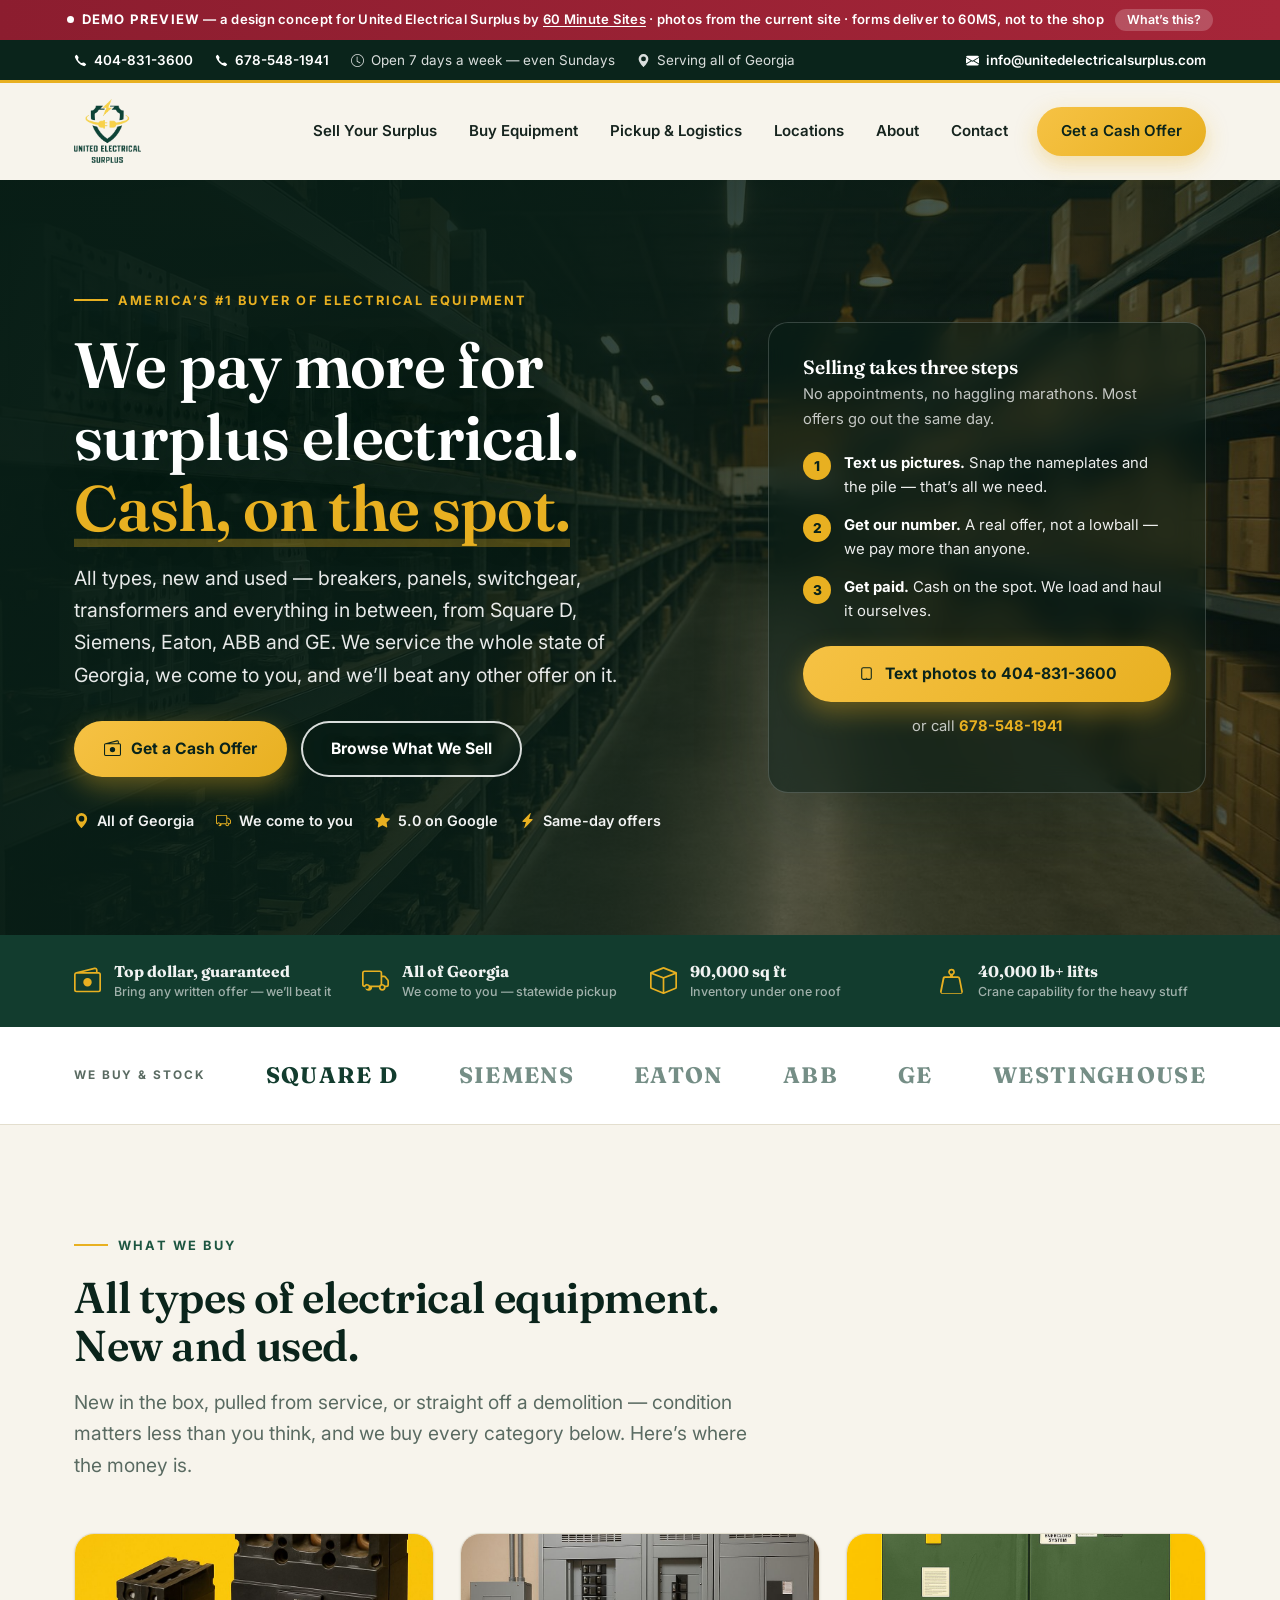
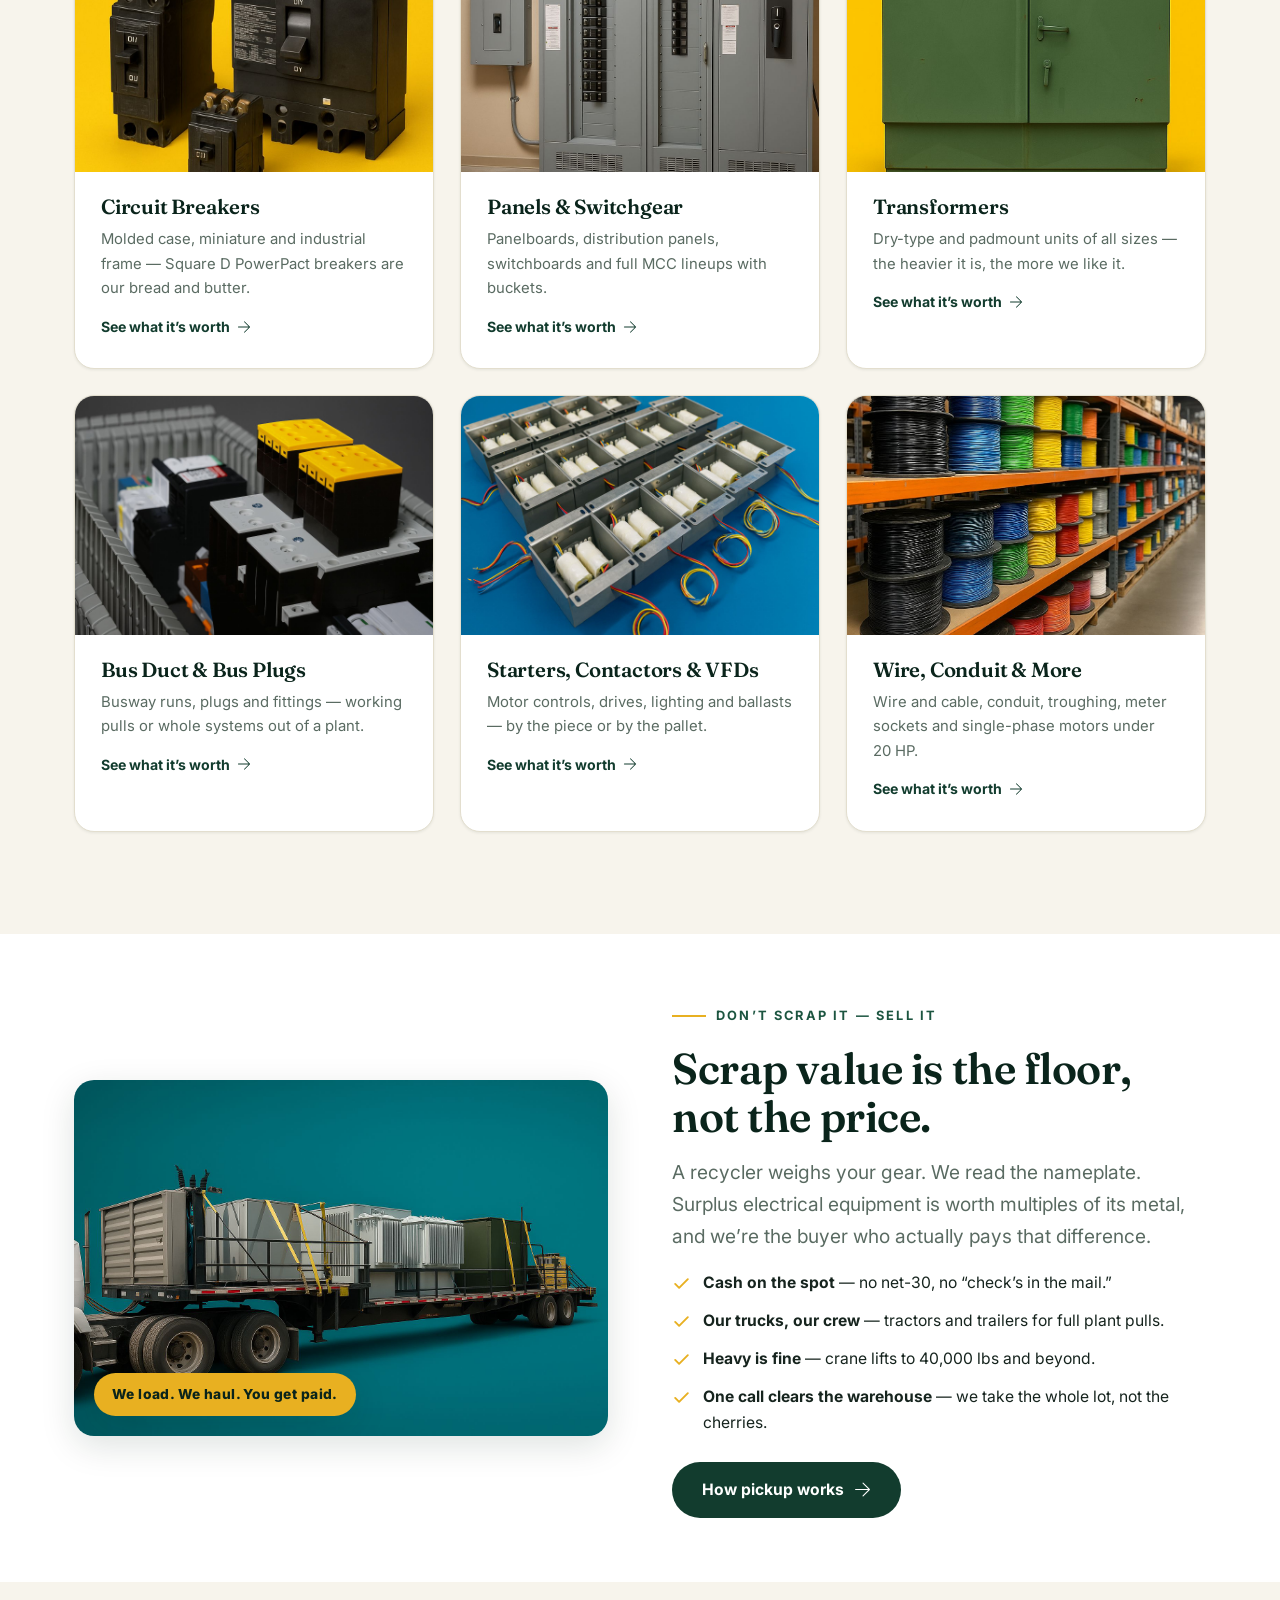
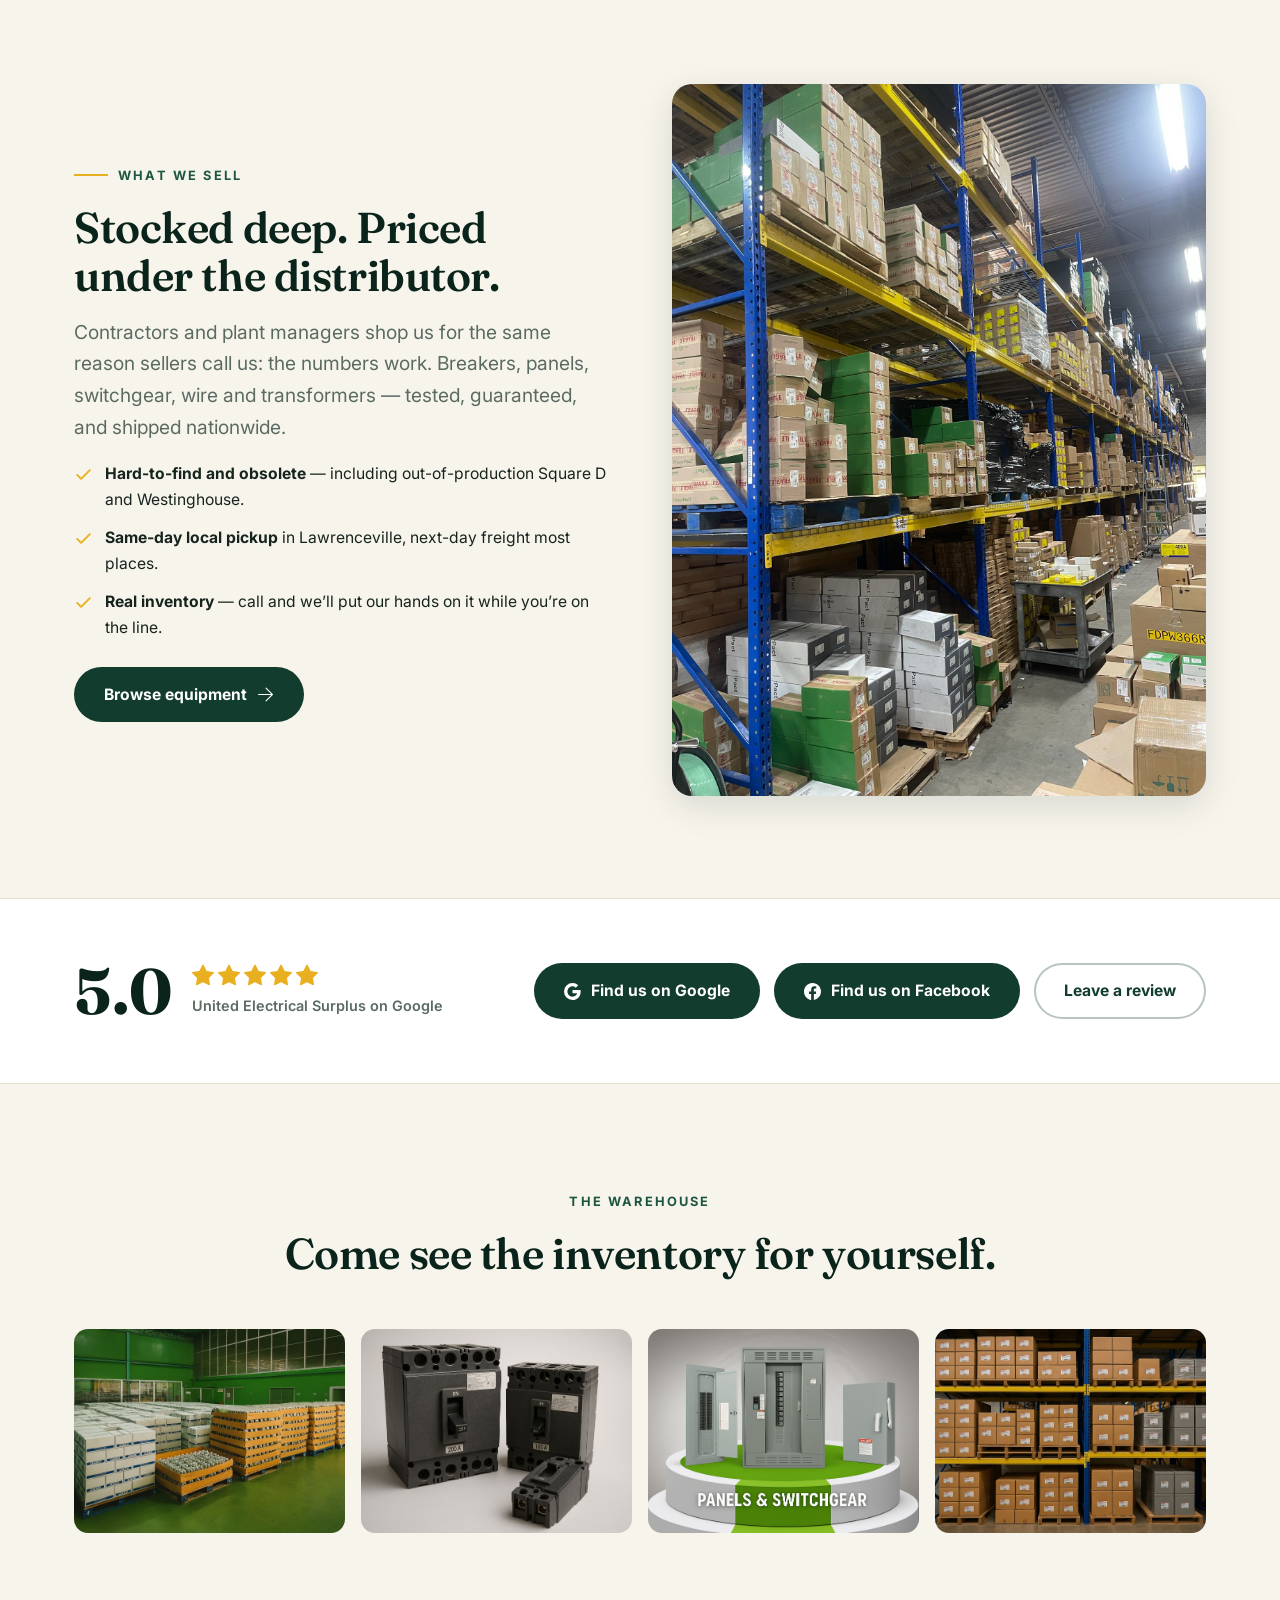
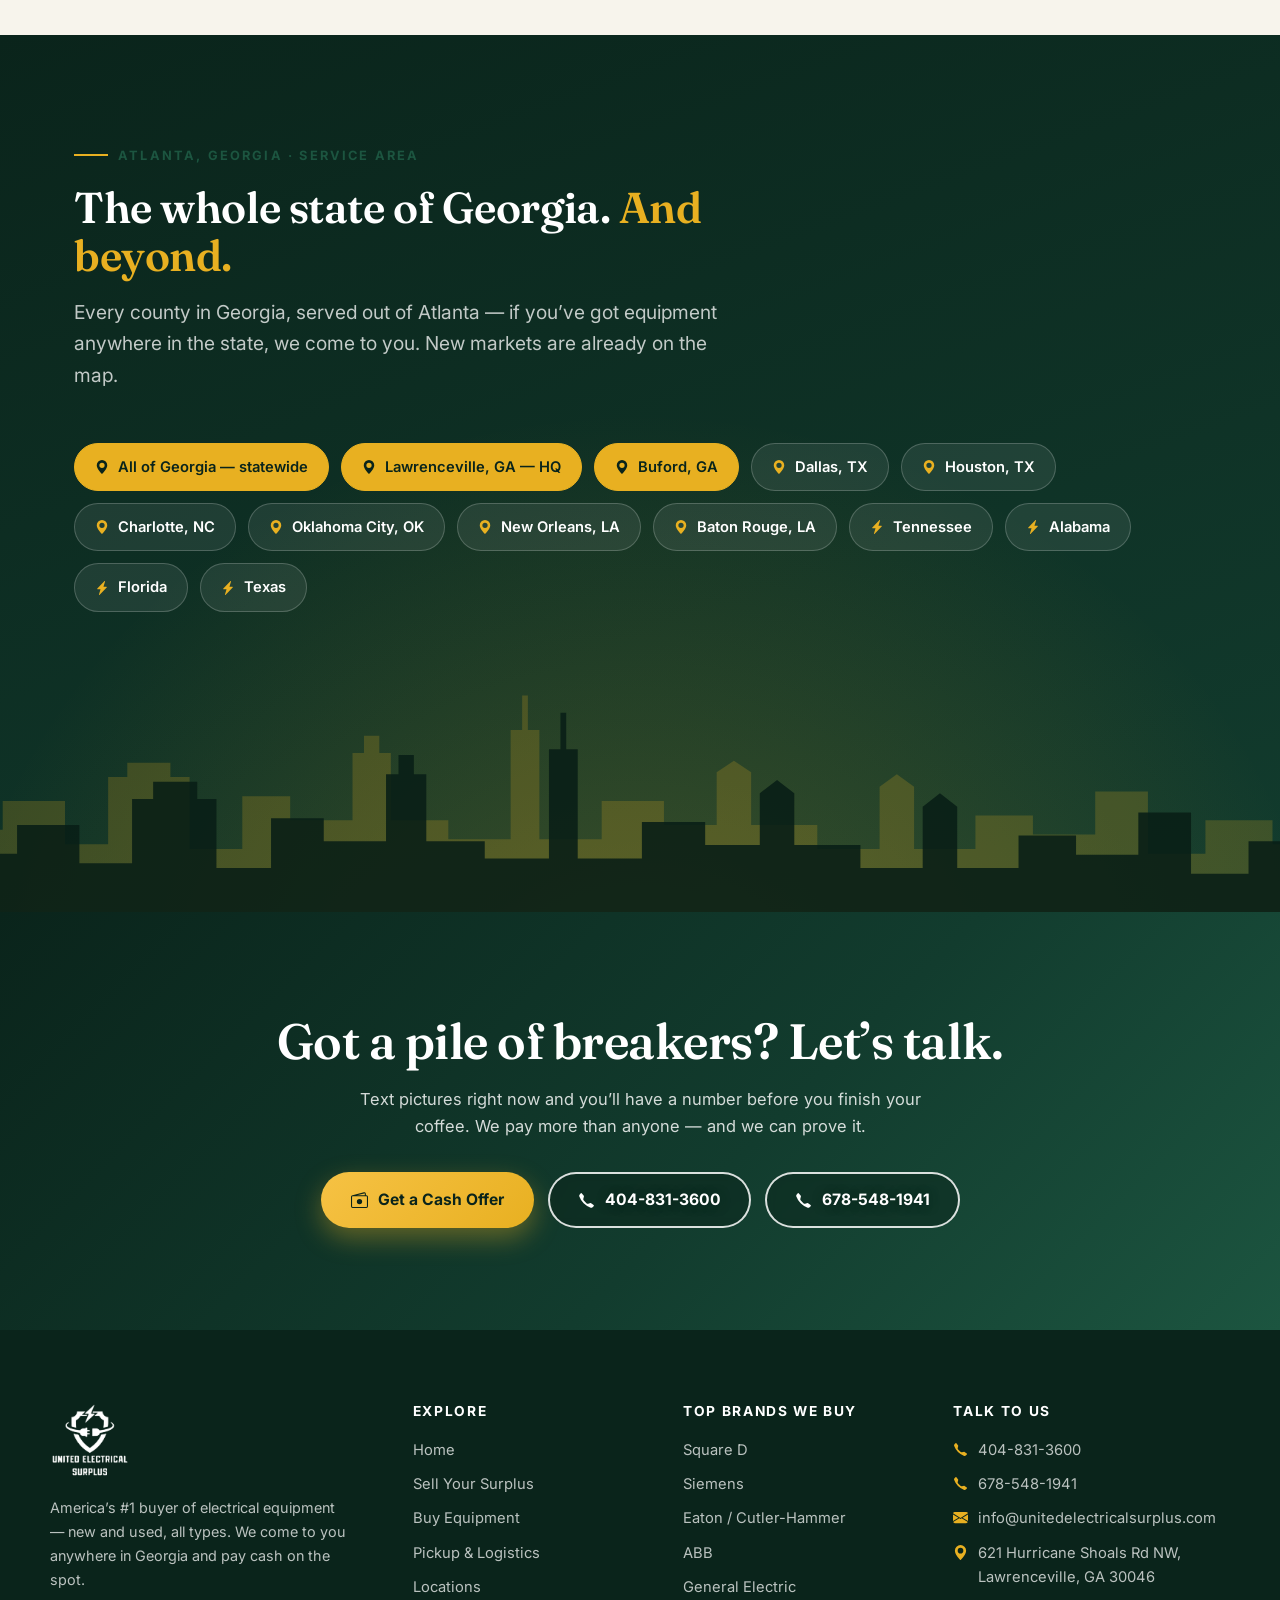
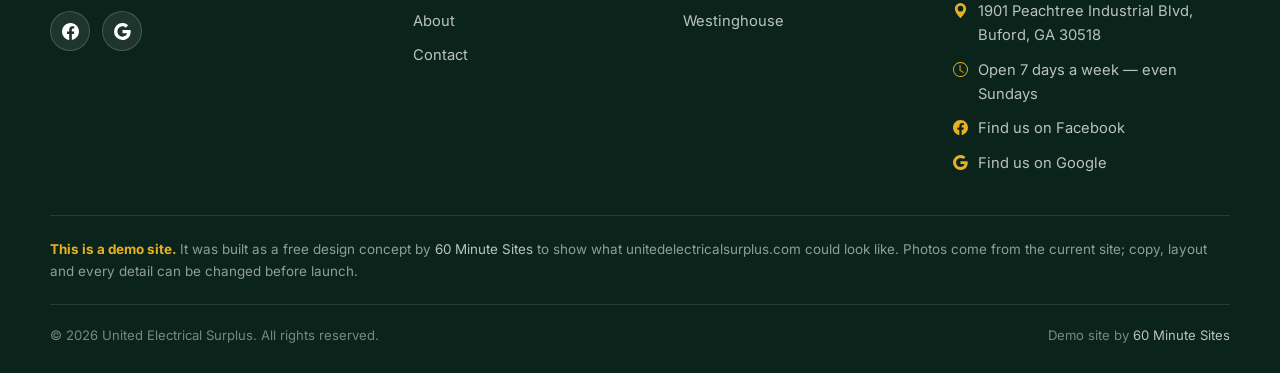
==== commit 3e10d943: "Advertise both numbers; statewide Georgia, all-types, and scale positioning - Both 404-831-3600 and " ====
--- a/index.html
+++ b/index.html
@@ -4,17 +4,17 @@
 <meta charset="UTF-8">
 <meta name="viewport" content="width=device-width, initial-scale=1.0">
 <title>United Electrical Surplus — We Pay More for Surplus Electrical Equipment</title>
-<meta name="description" content="Cash on the spot for surplus circuit breakers, panels, switchgear and transformers — Square D, Siemens, Eaton, ABB, GE. Lawrenceville & Buford GA, buying nationwide. 404-831-3600.">
+<meta name="description" content="America's #1 buyer of electrical equipment — all types, new and used. Breakers, panels, switchgear, transformers. We service the whole state of Georgia and come to you. Cash on the spot. 404-831-3600 or 678-548-1941.">
 <link rel="canonical" href="https://unitedelectricalsurplus.com/index.html">
 <link rel="icon" type="image/png" href="assets/img/logo.png">
 <meta property="og:title" content="United Electrical Surplus — We Pay More for Surplus Electrical Equipment">
-<meta property="og:description" content="Cash on the spot for surplus circuit breakers, panels, switchgear and transformers — Square D, Siemens, Eaton, ABB, GE. Lawrenceville & Buford GA, buying nationwide. 404-831-3600.">
+<meta property="og:description" content="America's #1 buyer of electrical equipment — all types, new and used. Breakers, panels, switchgear, transformers. We service the whole state of Georgia and come to you. Cash on the spot. 404-831-3600 or 678-548-1941.">
 <meta property="og:type" content="website">
 <meta property="og:image" content="https://unitedelectricalsurplus.com/assets/img/logo.jpg">
 <link rel="preconnect" href="https://fonts.googleapis.com">
 <link rel="preconnect" href="https://fonts.gstatic.com" crossorigin>
 <link href="https://fonts.googleapis.com/css2?family=Fraunces:opsz,wght@9..144,500;9..144,600;9..144,700&family=Inter:wght@400;500;600;700;800&display=swap" rel="stylesheet">
-<link rel="stylesheet" href="assets/css/main.css?v=3">
+<link rel="stylesheet" href="assets/css/main.css?v=4">
 </head>
 <body>
 
@@ -23,9 +23,9 @@
   "@context": "https://schema.org",
   "@type": "LocalBusiness",
   "name": "United Electrical Surplus",
-  "description": "Buyer and seller of surplus electrical equipment: circuit breakers, panelboards, switchgear, transformers, bus duct, motor controls and more. Cash paid on the spot; pickup available nationwide.",
+  "description": "Buyer and seller of all types of new and used electrical equipment: circuit breakers, panelboards, switchgear, transformers, bus duct, motor controls and more. Serving the whole state of Georgia with on-site pickup and cash paid on the spot.",
   "url": "https://unitedelectricalsurplus.com",
-  "telephone": "+1-404-831-3600",
+  "telephone": ["+1-404-831-3600", "+1-678-548-1941"],
   "email": "info@unitedelectricalsurplus.com",
   "image": "https://unitedelectricalsurplus.com/assets/img/logo.jpg",
   "priceRange": "$$",
@@ -38,7 +38,10 @@
     "addressCountry": "US"
   },
   "openingHours": "Mo-Su 00:00-23:59",
-  "areaServed": ["Georgia", "Tennessee", "Alabama", "Florida", "Texas", "Oklahoma", "Louisiana", "North Carolina"],
+  "areaServed": [
+    {"@type": "State", "name": "Georgia"},
+    "Tennessee", "Alabama", "Florida", "Texas", "Oklahoma", "Louisiana", "North Carolina"
+  ],
   "sameAs": ["https://maps.google.com/?cid=3954105873428335092"]
 }
 </script>
@@ -52,8 +55,9 @@
 
 <div class="util-bar"><div class="wrap">
   <a href="tel:4048313600"><svg viewBox="0 0 16 16"><path d="M3.654 1.328a.678.678 0 0 0-1.015-.063L1.605 2.3c-.483.484-.661 1.169-.45 1.77a17.6 17.6 0 0 0 4.168 6.608 17.6 17.6 0 0 0 6.608 4.168c.601.211 1.286.033 1.77-.45l1.034-1.034a.678.678 0 0 0-.063-1.015l-2.307-1.794a.68.68 0 0 0-.58-.122l-2.19.547a1.75 1.75 0 0 1-1.657-.459L5.482 8.062a1.75 1.75 0 0 1-.46-1.657l.548-2.19a.68.68 0 0 0-.122-.58z"/></svg> 404-831-3600</a>
+  <a href="tel:6785481941"><svg viewBox="0 0 16 16"><path d="M3.654 1.328a.678.678 0 0 0-1.015-.063L1.605 2.3c-.483.484-.661 1.169-.45 1.77a17.6 17.6 0 0 0 4.168 6.608 17.6 17.6 0 0 0 6.608 4.168c.601.211 1.286.033 1.77-.45l1.034-1.034a.678.678 0 0 0-.063-1.015l-2.307-1.794a.68.68 0 0 0-.58-.122l-2.19.547a1.75 1.75 0 0 1-1.657-.459L5.482 8.062a1.75 1.75 0 0 1-.46-1.657l.548-2.19a.68.68 0 0 0-.122-.58z"/></svg> 678-548-1941</a>
   <span class="util-hide"><svg viewBox="0 0 16 16"><path d="M8 3.5a.5.5 0 0 0-1 0V9a.5.5 0 0 0 .252.434l3.5 2a.5.5 0 0 0 .496-.868L8 8.71z"/><path d="M8 16A8 8 0 1 0 8 0a8 8 0 0 0 0 16m7-8A7 7 0 1 1 1 8a7 7 0 0 1 14 0"/></svg> Open 7 days a week — even Sundays</span>
-  <span class="util-hide"><svg viewBox="0 0 16 16"><path d="M8 16s6-5.686 6-10A6 6 0 0 0 2 6c0 4.314 6 10 6 10m0-7a3 3 0 1 1 0-6 3 3 0 0 1 0 6"/></svg> Lawrenceville &amp; Buford, Georgia</span>
+  <span class="util-hide"><svg viewBox="0 0 16 16"><path d="M8 16s6-5.686 6-10A6 6 0 0 0 2 6c0 4.314 6 10 6 10m0-7a3 3 0 1 1 0-6 3 3 0 0 1 0 6"/></svg> Serving all of Georgia</span>
   <span class="util-spacer"></span>
   <a class="util-hide" href="mailto:info@unitedelectricalsurplus.com"><svg viewBox="0 0 16 16"><path d="M.05 3.555A2 2 0 0 1 2 2h12a2 2 0 0 1 1.95 1.555L8 8.414zM0 4.697v7.104l5.803-3.558zM6.761 8.83l-6.57 4.026A2 2 0 0 0 2 14h12a2 2 0 0 0 1.808-1.144l-6.57-4.027L8 9.586zm3.436-.586L16 11.801V4.697z"/></svg> info@unitedelectricalsurplus.com</a>
 </div></div>
@@ -78,18 +82,20 @@
   <div class="hero-media"><img src="assets/img/photos/hero-warehouse.jpg" alt="Aisles of surplus electrical equipment in the United Electrical Surplus warehouse" fetchpriority="high"></div>
   <div class="wrap"><div class="hero-split">
     <div class="hero-inner" data-reveal>
-      <div class="kicker on-dark" style="color:var(--gold)">Lawrenceville, Georgia &middot; Buying Nationwide</div>
+      <div class="kicker on-dark" style="color:var(--gold)">America&rsquo;s #1 buyer of electrical equipment</div>
       <h1>We pay more for surplus electrical. <em>Cash, on the spot.</em></h1>
-      <p class="hero-sub">Square&nbsp;D, Siemens, Eaton, ABB, GE &mdash; breakers, panels, switchgear,
-      transformers and everything in between. If it&rsquo;s sitting in your warehouse, on your job site
-      or coming out of a demo, we&rsquo;ll beat any other offer on it.</p>
+      <p class="hero-sub">All types, new and used &mdash; breakers, panels, switchgear,
+      transformers and everything in between, from Square&nbsp;D, Siemens, Eaton, ABB and GE.
+      We service the whole state of Georgia, we come to you, and we&rsquo;ll beat any other
+      offer on it.</p>
       <div class="hero-ctas">
         <a class="btn btn-gold" href="sell.html"><svg viewBox="0 0 16 16"><path d="M12.136.326A1.5 1.5 0 0 1 14 1.78V3h.5A1.5 1.5 0 0 1 16 4.5v9a1.5 1.5 0 0 1-1.5 1.5h-13A1.5 1.5 0 0 1 0 13.5v-9a1.5 1.5 0 0 1 1.432-1.499zM5.562 3H13V1.78a.5.5 0 0 0-.621-.484zM1.5 4a.5.5 0 0 0-.5.5v9a.5.5 0 0 0 .5.5h13a.5.5 0 0 0 .5-.5v-9a.5.5 0 0 0-.5-.5z"/><path d="M8 11.5a2.5 2.5 0 1 0 0-5 2.5 2.5 0 0 0 0 5"/></svg> Get a Cash Offer</a>
         <a class="btn btn-ghost" href="buy.html">Browse What We Sell</a>
       </div>
       <div class="hero-chips">
-        <span><svg viewBox="0 0 16 16"><path d="M3.612 15.443c-.386.198-.824-.149-.746-.592l.83-4.73L.173 6.765c-.329-.314-.158-.888.283-.95l4.898-.696L7.538.792c.197-.39.73-.39.927 0l2.184 4.327 4.898.696c.441.062.612.636.282.95l-3.522 3.356.83 4.73c.078.443-.36.79-.746.592L8 13.187z"/></svg> 5.0 rating on Google</span>
+        <span><svg viewBox="0 0 16 16"><path d="M8 16s6-5.686 6-10A6 6 0 0 0 2 6c0 4.314 6 10 6 10m0-7a3 3 0 1 1 0-6 3 3 0 0 1 0 6"/></svg> All of Georgia</span>
         <span><svg viewBox="0 0 16 16"><path d="M0 3.5A1.5 1.5 0 0 1 1.5 2h9A1.5 1.5 0 0 1 12 3.5V5h1.02a1.5 1.5 0 0 1 1.17.563l1.481 1.85a1.5 1.5 0 0 1 .329.938V10.5a1.5 1.5 0 0 1-1.5 1.5H14a2 2 0 1 1-4 0H6a2 2 0 1 1-3.998-.085A1.5 1.5 0 0 1 0 10.5zm1.294 7.456A2 2 0 0 1 4.732 11h5.536a2 2 0 0 1 .732-.732V3.5a.5.5 0 0 0-.5-.5h-9a.5.5 0 0 0-.5.5v7a.5.5 0 0 0 .294.456M12 10a2 2 0 0 1 1.732 1h.768a.5.5 0 0 0 .5-.5V8.35a.5.5 0 0 0-.11-.312l-1.48-1.85A.5.5 0 0 0 13.02 6H12zm-9 1a1 1 0 1 0 0 2 1 1 0 0 0 0-2m9 0a1 1 0 1 0 0 2 1 1 0 0 0 0-2"/></svg> We come to you</span>
+        <span><svg viewBox="0 0 16 16"><path d="M3.612 15.443c-.386.198-.824-.149-.746-.592l.83-4.73L.173 6.765c-.329-.314-.158-.888.283-.95l4.898-.696L7.538.792c.197-.39.73-.39.927 0l2.184 4.327 4.898.696c.441.062.612.636.282.95l-3.522 3.356.83 4.73c.078.443-.36.79-.746.592L8 13.187z"/></svg> 5.0 on Google</span>
         <span><svg viewBox="0 0 16 16"><path d="M11.251.068a.5.5 0 0 1 .227.58L9.677 6.5H13a.5.5 0 0 1 .364.843l-8 8.5a.5.5 0 0 1-.842-.49L6.323 9.5H3a.5.5 0 0 1-.364-.843l8-8.5a.5.5 0 0 1 .615-.09z"/></svg> Same-day offers</span>
       </div>
     </div>
@@ -102,15 +108,16 @@
         <li><span class="step-n">3</span><span><b>Get paid.</b> Cash on the spot. We load and haul it ourselves.</span></li>
       </ol>
       <a class="btn btn-gold" href="sms:4048313600"><svg viewBox="0 0 16 16"><path d="M5 2a2 2 0 0 0-2 2v8a2 2 0 0 0 2 2h6a2 2 0 0 0 2-2V4a2 2 0 0 0-2-2zM4 4a1 1 0 0 1 1-1h6a1 1 0 0 1 1 1v8a1 1 0 0 1-1 1H5a1 1 0 0 1-1-1zm4 9.5a.75.75 0 1 1 0-1.5.75.75 0 0 1 0 1.5"/></svg> Text photos to 404-831-3600</a>
+      <p class="hero-alt">or call <a href="tel:6785481941">678-548-1941</a></p>
     </aside>
   </div></div>
 </div>
 
 <div class="trust-bar"><div class="wrap">
   <div class="trust-item"><svg viewBox="0 0 16 16"><path d="M12.136.326A1.5 1.5 0 0 1 14 1.78V3h.5A1.5 1.5 0 0 1 16 4.5v9a1.5 1.5 0 0 1-1.5 1.5h-13A1.5 1.5 0 0 1 0 13.5v-9a1.5 1.5 0 0 1 1.432-1.499zM5.562 3H13V1.78a.5.5 0 0 0-.621-.484zM1.5 4a.5.5 0 0 0-.5.5v9a.5.5 0 0 0 .5.5h13a.5.5 0 0 0 .5-.5v-9a.5.5 0 0 0-.5-.5z"/><path d="M8 11.5a2.5 2.5 0 1 0 0-5 2.5 2.5 0 0 0 0 5"/></svg><span><b>Top dollar, guaranteed</b><small>Bring any written offer &mdash; we&rsquo;ll beat it</small></span></div>
-  <div class="trust-item"><svg viewBox="0 0 16 16"><path d="M0 3.5A1.5 1.5 0 0 1 1.5 2h9A1.5 1.5 0 0 1 12 3.5V5h1.02a1.5 1.5 0 0 1 1.17.563l1.481 1.85a1.5 1.5 0 0 1 .329.938V10.5a1.5 1.5 0 0 1-1.5 1.5H14a2 2 0 1 1-4 0H6a2 2 0 1 1-3.998-.085A1.5 1.5 0 0 1 0 10.5zm1.294 7.456A2 2 0 0 1 4.732 11h5.536a2 2 0 0 1 .732-.732V3.5a.5.5 0 0 0-.5-.5h-9a.5.5 0 0 0-.5.5v7a.5.5 0 0 0 .294.456M12 10a2 2 0 0 1 1.732 1h.768a.5.5 0 0 0 .5-.5V8.35a.5.5 0 0 0-.11-.312l-1.48-1.85A.5.5 0 0 0 13.02 6H12zm-9 1a1 1 0 1 0 0 2 1 1 0 0 0 0-2m9 0a1 1 0 1 0 0 2 1 1 0 0 0 0-2"/></svg><span><b>Tractors &amp; trailers</b><small>We pick up on site, any size load</small></span></div>
+  <div class="trust-item"><svg viewBox="0 0 16 16"><path d="M0 3.5A1.5 1.5 0 0 1 1.5 2h9A1.5 1.5 0 0 1 12 3.5V5h1.02a1.5 1.5 0 0 1 1.17.563l1.481 1.85a1.5 1.5 0 0 1 .329.938V10.5a1.5 1.5 0 0 1-1.5 1.5H14a2 2 0 1 1-4 0H6a2 2 0 1 1-3.998-.085A1.5 1.5 0 0 1 0 10.5zm1.294 7.456A2 2 0 0 1 4.732 11h5.536a2 2 0 0 1 .732-.732V3.5a.5.5 0 0 0-.5-.5h-9a.5.5 0 0 0-.5.5v7a.5.5 0 0 0 .294.456M12 10a2 2 0 0 1 1.732 1h.768a.5.5 0 0 0 .5-.5V8.35a.5.5 0 0 0-.11-.312l-1.48-1.85A.5.5 0 0 0 13.02 6H12zm-9 1a1 1 0 1 0 0 2 1 1 0 0 0 0-2m9 0a1 1 0 1 0 0 2 1 1 0 0 0 0-2"/></svg><span><b>All of Georgia</b><small>We come to you &mdash; statewide pickup</small></span></div>
+  <div class="trust-item"><svg viewBox="0 0 16 16"><path d="M8.186 1.113a.5.5 0 0 0-.372 0L1.846 3.5 8 5.961 14.154 3.5zM15 4.239l-6.5 2.6v7.922l6.5-2.6V4.24zM7.5 14.762V6.838L1 4.239v7.923zM7.443.184a1.5 1.5 0 0 1 1.114 0l7.129 2.852A.5.5 0 0 1 16 3.5v8.662a1 1 0 0 1-.629.928l-7.185 2.874a.5.5 0 0 1-.372 0L.63 13.09a1 1 0 0 1-.63-.928V3.5a.5.5 0 0 1 .314-.464z"/></svg><span><b>90,000 sq ft</b><small>Inventory under one roof</small></span></div>
   <div class="trust-item"><svg viewBox="0 0 16 16"><path d="M8 1a2 2 0 0 1 2 2c0 .73-.39 1.37-.975 1.72A.5.5 0 0 0 9 5.5h2.72a1.5 1.5 0 0 1 1.47 1.206l1.6 8A1.5 1.5 0 0 1 13.32 16H2.68a1.5 1.5 0 0 1-1.47-1.794l1.6-8A1.5 1.5 0 0 1 4.28 5.5H7a.5.5 0 0 0-.025-.78A2 2 0 0 1 8 1m0 1a1 1 0 0 0-1 1c0 .55.45 1 1 1s1-.45 1-1a1 1 0 0 0-1-1M4.28 6.5a.5.5 0 0 0-.49.402l-1.6 8a.5.5 0 0 0 .49.598h10.64a.5.5 0 0 0 .49-.598l-1.6-8a.5.5 0 0 0-.49-.402z"/></svg><span><b>40,000&nbsp;lb+ lifts</b><small>Crane capability for the heavy stuff</small></span></div>
-  <div class="trust-item"><svg viewBox="0 0 16 16"><path d="M8.186 1.113a.5.5 0 0 0-.372 0L1.846 3.5 8 5.961 14.154 3.5zM15 4.239l-6.5 2.6v7.922l6.5-2.6V4.24zM7.5 14.762V6.838L1 4.239v7.923zM7.443.184a1.5 1.5 0 0 1 1.114 0l7.129 2.852A.5.5 0 0 1 16 3.5v8.662a1 1 0 0 1-.629.928l-7.185 2.874a.5.5 0 0 1-.372 0L.63 13.09a1 1 0 0 1-.63-.928V3.5a.5.5 0 0 1 .314-.464z"/></svg><span><b>Nationwide shipping</b><small>Surplus sales shipped coast to coast</small></span></div>
 </div></div>
 
 <div class="brand-strip"><div class="wrap">
@@ -127,9 +134,9 @@
   <div class="wrap">
     <div class="section-head" data-reveal>
       <div class="kicker">What we buy</div>
-      <h2>If it moves power, we want it.</h2>
+      <h2>All types of electrical equipment. New and used.</h2>
       <p class="lead">New in the box, pulled from service, or straight off a demolition &mdash; condition
-      matters less than you think. Here&rsquo;s where the money is.</p>
+      matters less than you think, and we buy every category below. Here&rsquo;s where the money is.</p>
     </div>
     <div class="card-grid">
       <a data-reveal class="card" href="sell.html"><div class="card-img"><img src="assets/img/photos/breakers-yellow.jpg" alt="Molded case circuit breakers" loading="lazy"></div><div class="card-body"><h3>Circuit Breakers</h3><p>Molded case, miniature and industrial frame &mdash; Square&nbsp;D PowerPact breakers are our bread and butter.</p><span class="card-link">See what it&rsquo;s worth <svg viewBox="0 0 16 16"><path d="M1 8a.5.5 0 0 1 .5-.5h11.793L8.146 2.354a.5.5 0 1 1 .708-.708l6 6a.5.5 0 0 1 0 .708l-6 6a.5.5 0 0 1-.708-.708L13.293 8.5H1.5A.5.5 0 0 1 1 8"/></svg></span></div></a>
@@ -222,11 +229,12 @@
   <div class="wrap">
     <div class="section-head" data-reveal>
       <div class="kicker">Atlanta, Georgia &middot; Service area</div>
-      <h2>Atlanta today. <em>The Southeast and beyond tomorrow.</em></h2>
-      <p class="lead">Headquartered just outside Atlanta in Gwinnett County, with buyers on the
-      road across the region &mdash; and new locations on the map.</p>
+      <h2>The whole state of Georgia. <em>And beyond.</em></h2>
+      <p class="lead">Every county in Georgia, served out of Atlanta &mdash; if you&rsquo;ve got
+      equipment anywhere in the state, we come to you. New markets are already on the map.</p>
     </div>
     <div class="chip-row" data-reveal>
+      <span class="chip now"><svg viewBox="0 0 16 16"><path d="M8 16s6-5.686 6-10A6 6 0 0 0 2 6c0 4.314 6 10 6 10m0-7a3 3 0 1 1 0-6 3 3 0 0 1 0 6"/></svg> All of Georgia &mdash; statewide</span>
       <span class="chip now"><svg viewBox="0 0 16 16"><path d="M8 16s6-5.686 6-10A6 6 0 0 0 2 6c0 4.314 6 10 6 10m0-7a3 3 0 1 1 0-6 3 3 0 0 1 0 6"/></svg> Lawrenceville, GA &mdash; HQ</span>
       <span class="chip now"><svg viewBox="0 0 16 16"><path d="M8 16s6-5.686 6-10A6 6 0 0 0 2 6c0 4.314 6 10 6 10m0-7a3 3 0 1 1 0-6 3 3 0 0 1 0 6"/></svg> Buford, GA</span>
       <span class="chip"><svg viewBox="0 0 16 16"><path d="M8 16s6-5.686 6-10A6 6 0 0 0 2 6c0 4.314 6 10 6 10m0-7a3 3 0 1 1 0-6 3 3 0 0 1 0 6"/></svg> Dallas, TX</span>
@@ -249,7 +257,8 @@
     <p>Text pictures right now and you&rsquo;ll have a number before you finish your coffee. We pay more than anyone &mdash; and we can prove it.</p>
     <div class="hero-ctas">
       <a class="btn btn-gold" href="sell.html"><svg viewBox="0 0 16 16"><path d="M12.136.326A1.5 1.5 0 0 1 14 1.78V3h.5A1.5 1.5 0 0 1 16 4.5v9a1.5 1.5 0 0 1-1.5 1.5h-13A1.5 1.5 0 0 1 0 13.5v-9a1.5 1.5 0 0 1 1.432-1.499zM5.562 3H13V1.78a.5.5 0 0 0-.621-.484zM1.5 4a.5.5 0 0 0-.5.5v9a.5.5 0 0 0 .5.5h13a.5.5 0 0 0 .5-.5v-9a.5.5 0 0 0-.5-.5z"/><path d="M8 11.5a2.5 2.5 0 1 0 0-5 2.5 2.5 0 0 0 0 5"/></svg> Get a Cash Offer</a>
-      <a class="btn btn-ghost" href="tel:4048313600"><svg viewBox="0 0 16 16"><path d="M3.654 1.328a.678.678 0 0 0-1.015-.063L1.605 2.3c-.483.484-.661 1.169-.45 1.77a17.6 17.6 0 0 0 4.168 6.608 17.6 17.6 0 0 0 6.608 4.168c.601.211 1.286.033 1.77-.45l1.034-1.034a.678.678 0 0 0-.063-1.015l-2.307-1.794a.68.68 0 0 0-.58-.122l-2.19.547a1.75 1.75 0 0 1-1.657-.459L5.482 8.062a1.75 1.75 0 0 1-.46-1.657l.548-2.19a.68.68 0 0 0-.122-.58z"/></svg> Call 404-831-3600</a>
+      <a class="btn btn-ghost" href="tel:4048313600"><svg viewBox="0 0 16 16"><path d="M3.654 1.328a.678.678 0 0 0-1.015-.063L1.605 2.3c-.483.484-.661 1.169-.45 1.77a17.6 17.6 0 0 0 4.168 6.608 17.6 17.6 0 0 0 6.608 4.168c.601.211 1.286.033 1.77-.45l1.034-1.034a.678.678 0 0 0-.063-1.015l-2.307-1.794a.68.68 0 0 0-.58-.122l-2.19.547a1.75 1.75 0 0 1-1.657-.459L5.482 8.062a1.75 1.75 0 0 1-.46-1.657l.548-2.19a.68.68 0 0 0-.122-.58z"/></svg> 404-831-3600</a>
+      <a class="btn btn-ghost" href="tel:6785481941"><svg viewBox="0 0 16 16"><path d="M3.654 1.328a.678.678 0 0 0-1.015-.063L1.605 2.3c-.483.484-.661 1.169-.45 1.77a17.6 17.6 0 0 0 4.168 6.608 17.6 17.6 0 0 0 6.608 4.168c.601.211 1.286.033 1.77-.45l1.034-1.034a.678.678 0 0 0-.063-1.015l-2.307-1.794a.68.68 0 0 0-.58-.122l-2.19.547a1.75 1.75 0 0 1-1.657-.459L5.482 8.062a1.75 1.75 0 0 1-.46-1.657l.548-2.19a.68.68 0 0 0-.122-.58z"/></svg> 678-548-1941</a>
     </div>
   </div>
 </section>
@@ -258,8 +267,8 @@
   <div class="wrap footer-main">
     <div class="footer-brand">
       <img src="assets/img/logo-white.png" alt="United Electrical Surplus" width="454" height="405">
-      <p>We buy and sell surplus electrical equipment &mdash; and we pay more for it than
-      anyone in the business. Based in Gwinnett County, Georgia. Buying nationwide.</p>
+      <p>America&rsquo;s #1 buyer of electrical equipment &mdash; new and used, all types. We come to you anywhere in
+      Georgia and pay cash on the spot.</p>
       <div class="footer-social">
         <a href="https://www.facebook.com/groups/417309805544906/posts/1745200596089147/" target="_blank" rel="noopener" aria-label="Facebook"><svg viewBox="0 0 16 16"><path d="M16 8.049c0-4.446-3.582-8.05-8-8.05C3.58 0-.002 3.603-.002 8.05c0 4.017 2.926 7.347 6.75 7.951v-5.625h-2.03V8.05H6.75V6.275c0-2.017 1.195-3.131 3.022-3.131.876 0 1.791.157 1.791.157v1.98h-1.009c-.993 0-1.303.621-1.303 1.258v1.51h2.218l-.354 2.326H9.25V16c3.824-.604 6.75-3.934 6.75-7.951"/></svg></a>
         <a href="https://maps.google.com/?cid=3954105873428335092" target="_blank" rel="noopener" aria-label="Google Business Profile"><svg viewBox="0 0 16 16"><path d="M15.545 6.558a9.4 9.4 0 0 1 .139 1.626c0 2.434-.87 4.492-2.384 5.885h.002C11.978 15.292 10.158 16 8 16A8 8 0 1 1 8 0a7.7 7.7 0 0 1 5.352 2.082l-2.284 2.284A4.35 4.35 0 0 0 8 3.166c-2.087 0-3.86 1.408-4.492 3.304a4.8 4.8 0 0 0 0 3.063h.003c.635 1.893 2.405 3.301 4.492 3.301 1.078 0 2.004-.276 2.722-.764h-.003a3.7 3.7 0 0 0 1.599-2.431H8v-3.08z"/></svg></a>
@@ -292,6 +301,7 @@
       <h4>Talk to us</h4>
       <ul>
         <li><svg viewBox="0 0 16 16"><path d="M3.654 1.328a.678.678 0 0 0-1.015-.063L1.605 2.3c-.483.484-.661 1.169-.45 1.77a17.6 17.6 0 0 0 4.168 6.608 17.6 17.6 0 0 0 6.608 4.168c.601.211 1.286.033 1.77-.45l1.034-1.034a.678.678 0 0 0-.063-1.015l-2.307-1.794a.68.68 0 0 0-.58-.122l-2.19.547a1.75 1.75 0 0 1-1.657-.459L5.482 8.062a1.75 1.75 0 0 1-.46-1.657l.548-2.19a.68.68 0 0 0-.122-.58z"/></svg> <a href="tel:4048313600">404-831-3600</a></li>
+        <li><svg viewBox="0 0 16 16"><path d="M3.654 1.328a.678.678 0 0 0-1.015-.063L1.605 2.3c-.483.484-.661 1.169-.45 1.77a17.6 17.6 0 0 0 4.168 6.608 17.6 17.6 0 0 0 6.608 4.168c.601.211 1.286.033 1.77-.45l1.034-1.034a.678.678 0 0 0-.063-1.015l-2.307-1.794a.68.68 0 0 0-.58-.122l-2.19.547a1.75 1.75 0 0 1-1.657-.459L5.482 8.062a1.75 1.75 0 0 1-.46-1.657l.548-2.19a.68.68 0 0 0-.122-.58z"/></svg> <a href="tel:6785481941">678-548-1941</a></li>
         <li><svg viewBox="0 0 16 16"><path d="M.05 3.555A2 2 0 0 1 2 2h12a2 2 0 0 1 1.95 1.555L8 8.414zM0 4.697v7.104l5.803-3.558zM6.761 8.83l-6.57 4.026A2 2 0 0 0 2 14h12a2 2 0 0 0 1.808-1.144l-6.57-4.027L8 9.586zm3.436-.586L16 11.801V4.697z"/></svg> <a href="mailto:info@unitedelectricalsurplus.com">info@unitedelectricalsurplus.com</a></li>
         <li><svg viewBox="0 0 16 16"><path d="M8 16s6-5.686 6-10A6 6 0 0 0 2 6c0 4.314 6 10 6 10m0-7a3 3 0 1 1 0-6 3 3 0 0 1 0 6"/></svg> <span>621 Hurricane Shoals Rd NW, Lawrenceville, GA 30046</span></li>
         <li><svg viewBox="0 0 16 16"><path d="M8 16s6-5.686 6-10A6 6 0 0 0 2 6c0 4.314 6 10 6 10m0-7a3 3 0 1 1 0-6 3 3 0 0 1 0 6"/></svg> <span>1901 Peachtree Industrial Blvd, Buford, GA 30518</span></li>
@@ -314,6 +324,6 @@
   </div>
 </footer>
 
-<script src="assets/js/main.js?v=3"></script>
+<script src="assets/js/main.js?v=4"></script>
 </body>
 </html>
--- a/assets/css/main.css
+++ b/assets/css/main.css
@@ -255,6 +255,9 @@
   display: flex; align-items: center; justify-content: center; margin-top: 1px;
 }
 .hero-card .btn { width: 100%; }
+.hero-alt { text-align: center; font-size: 0.88rem; color: rgba(255, 255, 255, 0.75); margin: 12px 0 0; }
+.hero-alt a { color: var(--gold); font-weight: 700; text-decoration: none; }
+.hero-alt a:hover { text-decoration: underline; }
 @media (max-width: 1000px) { .hero-card { margin-bottom: 48px; } }
 
 /* page hero (inner pages) */
